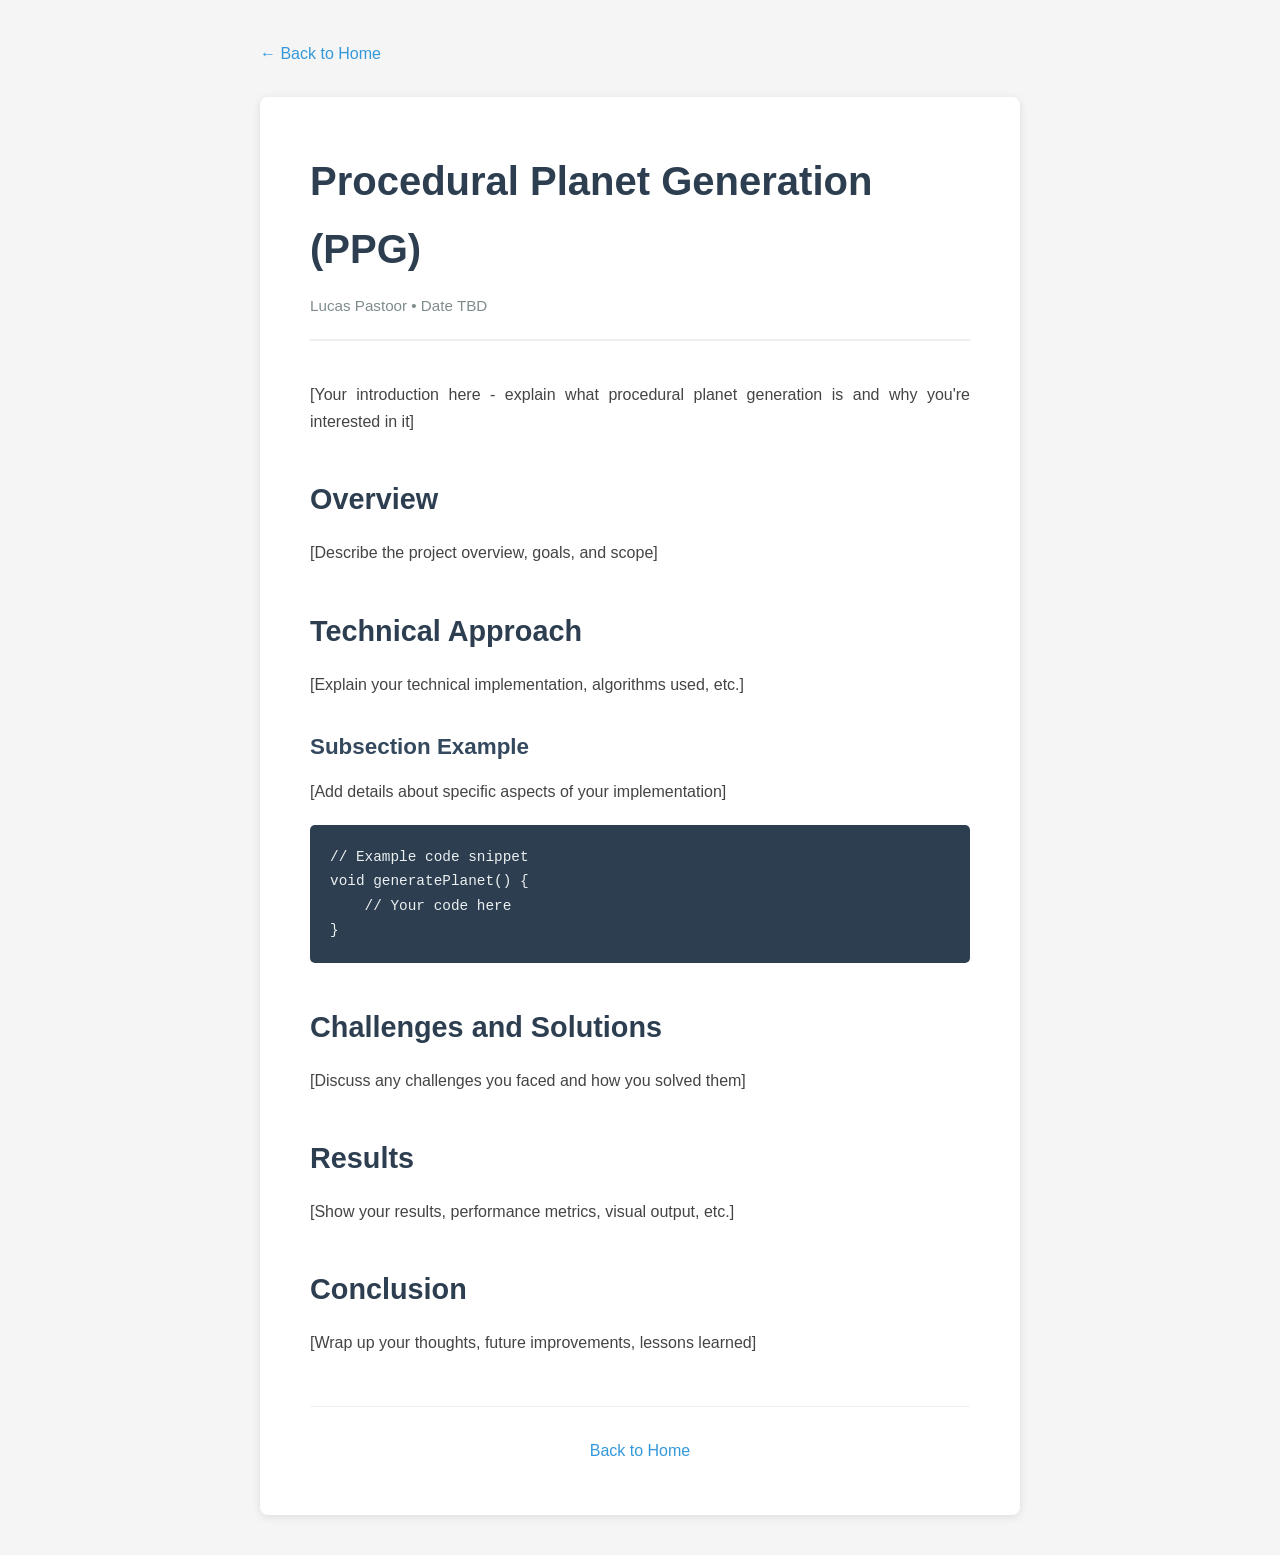
==== blog/procedural-planet-generation.html @ 376288a6 "Add procedural planet generation HTML" ====
<!DOCTYPE html>
<html lang="en">
<head>
    <meta charset="UTF-8">
    <meta name="viewport" content="width=device-width, initial-scale=1.0">
    <title>Procedural Planet Generation (PPG) - Lucas</title>
    <style>
        * {
            margin: 0;
            padding: 0;
            box-sizing: border-box;
        }

        body {
            font-family: -apple-system, BlinkMacSystemFont, 'Segoe UI', Roboto, Oxygen, Ubuntu, Cantarell, sans-serif;
            line-height: 1.7;
            color: #333;
            background: #f5f5f5;
        }

        .container {
            max-width: 800px;
            margin: 0 auto;
            padding: 40px 20px;
        }

        .back-link {
            display: inline-block;
            color: #3498db;
            text-decoration: none;
            margin-bottom: 30px;
            transition: color 0.3s;
        }

        .back-link:hover {
            color: #2980b9;
        }

        article {
            background: white;
            padding: 50px;
            border-radius: 8px;
            box-shadow: 0 2px 10px rgba(0,0,0,0.1);
        }

        header {
            margin-bottom: 40px;
            border-bottom: 2px solid #ecf0f1;
            padding-bottom: 20px;
        }

        h1 {
            font-size: 2.5em;
            margin-bottom: 10px;
            color: #2c3e50;
        }

        .meta {
            color: #7f8c8d;
            font-size: 0.95em;
        }

        .content {
            color: #444;
        }

        .content h2 {
            font-size: 1.8em;
            color: #2c3e50;
            margin-top: 40px;
            margin-bottom: 15px;
        }

        .content h3 {
            font-size: 1.4em;
            color: #34495e;
            margin-top: 30px;
            margin-bottom: 12px;
        }

        .content p {
            margin-bottom: 20px;
            text-align: justify;
        }

        .content code {
            background: #f8f9fa;
            padding: 2px 6px;
            border-radius: 3px;
            font-family: 'Courier New', monospace;
            font-size: 0.9em;
        }

        .content pre {
            background: #2c3e50;
            color: #ecf0f1;
            padding: 20px;
            border-radius: 5px;
            overflow-x: auto;
            margin: 20px 0;
        }

        .content pre code {
            background: none;
            padding: 0;
            color: #ecf0f1;
        }

        .content img {
            max-width: 100%;
            height: auto;
            display: block;
            margin: 30px auto;
            border-radius: 5px;
            box-shadow: 0 2px 8px rgba(0,0,0,0.1);
        }

        .content ul, .content ol {
            margin-left: 30px;
            margin-bottom: 20px;
        }

        .content li {
            margin-bottom: 10px;
        }

        footer {
            margin-top: 50px;
            padding-top: 30px;
            border-top: 1px solid #ecf0f1;
            text-align: center;
            color: #7f8c8d;
        }

        @media (max-width: 768px) {
            article {
                padding: 30px 20px;
            }

            h1 {
                font-size: 2em;
            }

            .content h2 {
                font-size: 1.5em;
            }
        }
    </style>
</head>
<body>
    <div class="container">
        <a href="../index.html" class="back-link">← Back to Home</a>
        
        <article>
            <header>
                <h1>Procedural Planet Generation (PPG)</h1>
                <div class="meta">
                    <span>Lucas Pastoor</span> • <span>Date TBD</span>
                </div>
            </header>

            <div class="content">
                <!-- Introduction -->
                <p>
                    [Your introduction here - explain what procedural planet generation is and why you're interested in it]
                </p>

                <!-- Main Content Sections -->
                <h2>Overview</h2>
                <p>
                    [Describe the project overview, goals, and scope]
                </p>

                <h2>Technical Approach</h2>
                <p>
                    [Explain your technical implementation, algorithms used, etc.]
                </p>

                <h3>Subsection Example</h3>
                <p>
                    [Add details about specific aspects of your implementation]
                </p>

                <!-- Code Example -->
                <pre><code>// Example code snippet
void generatePlanet() {
    // Your code here
}
</code></pre>

                <!-- Image Example -->
                <!-- <img src="path-to-your-image.png" alt="Description of image"> -->

                <h2>Challenges and Solutions</h2>
                <p>
                    [Discuss any challenges you faced and how you solved them]
                </p>

                <h2>Results</h2>
                <p>
                    [Show your results, performance metrics, visual output, etc.]
                </p>

                <h2>Conclusion</h2>
                <p>
                    [Wrap up your thoughts, future improvements, lessons learned]
                </p>
            </div>

            <footer>
                <p><a href="../index.html" style="color: #3498db; text-decoration: none;">Back to Home</a></p>
            </footer>
        </article>
    </div>
</body>
</html>
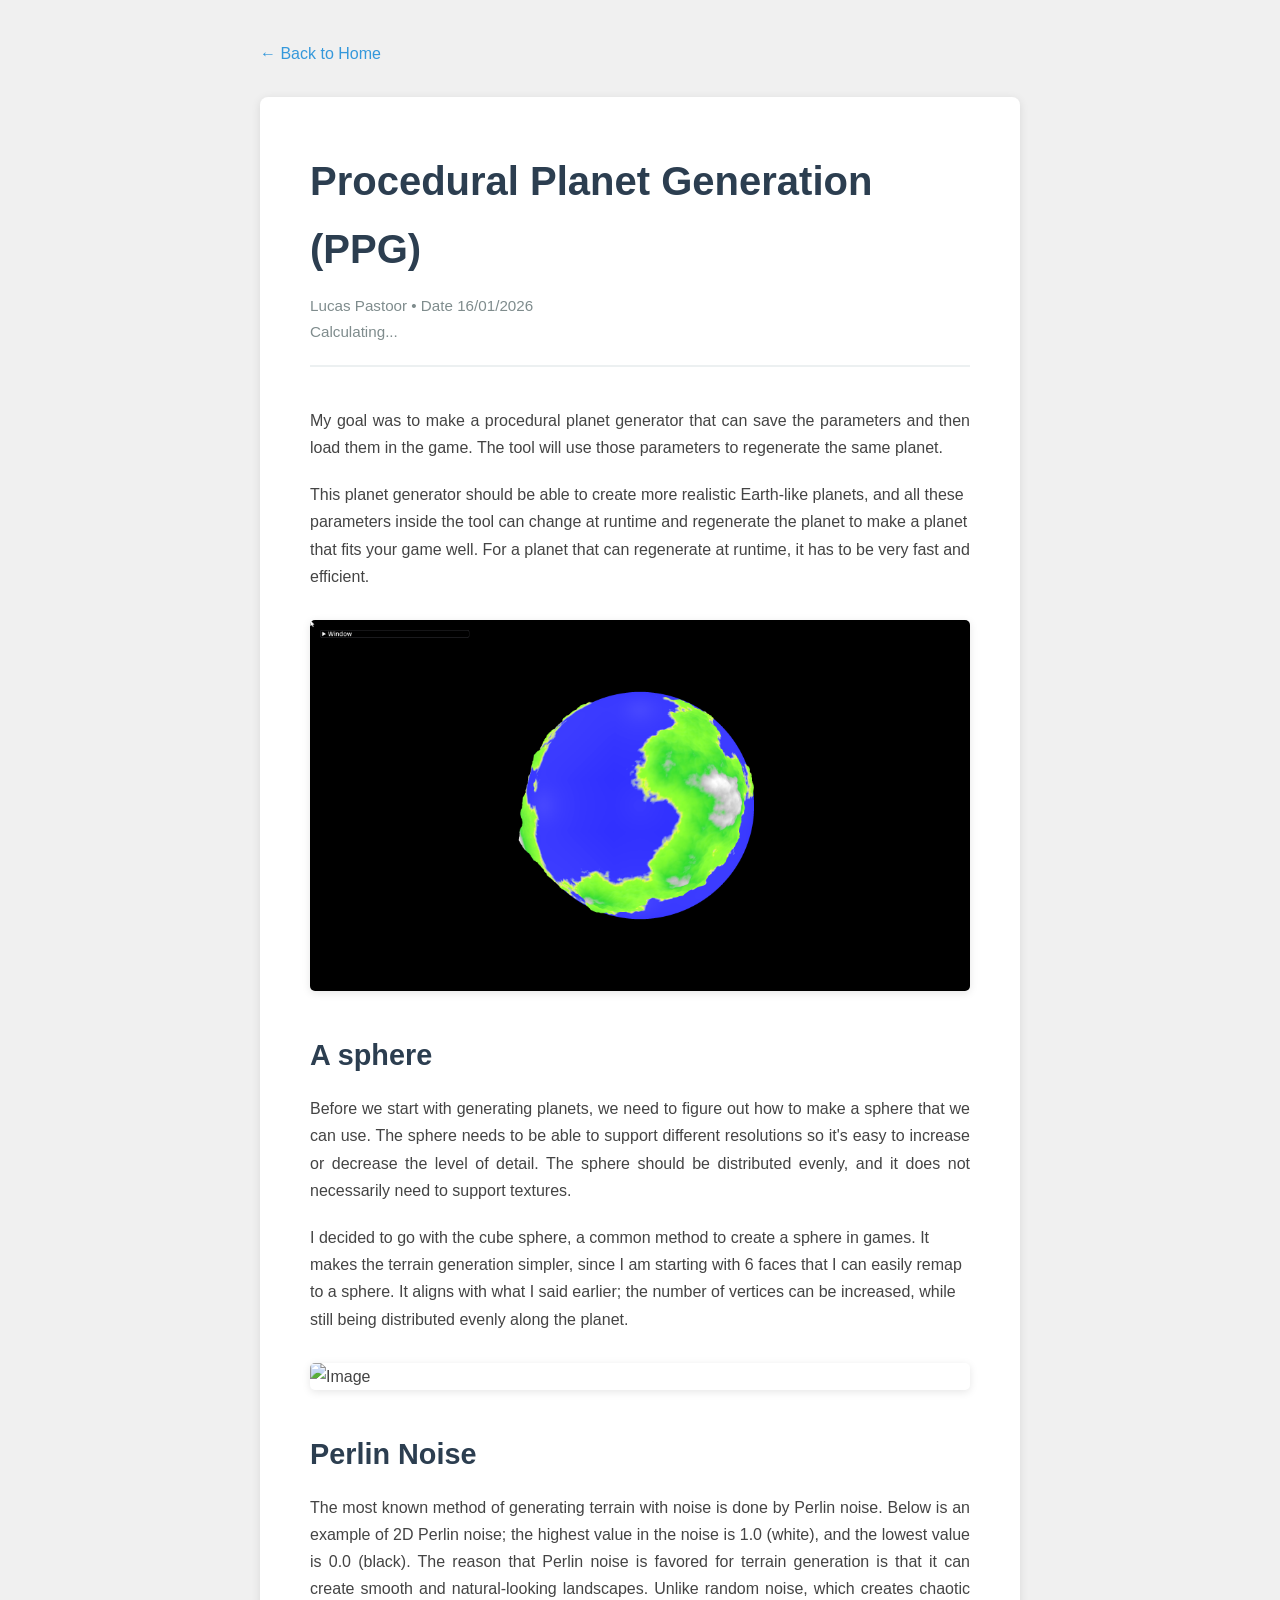
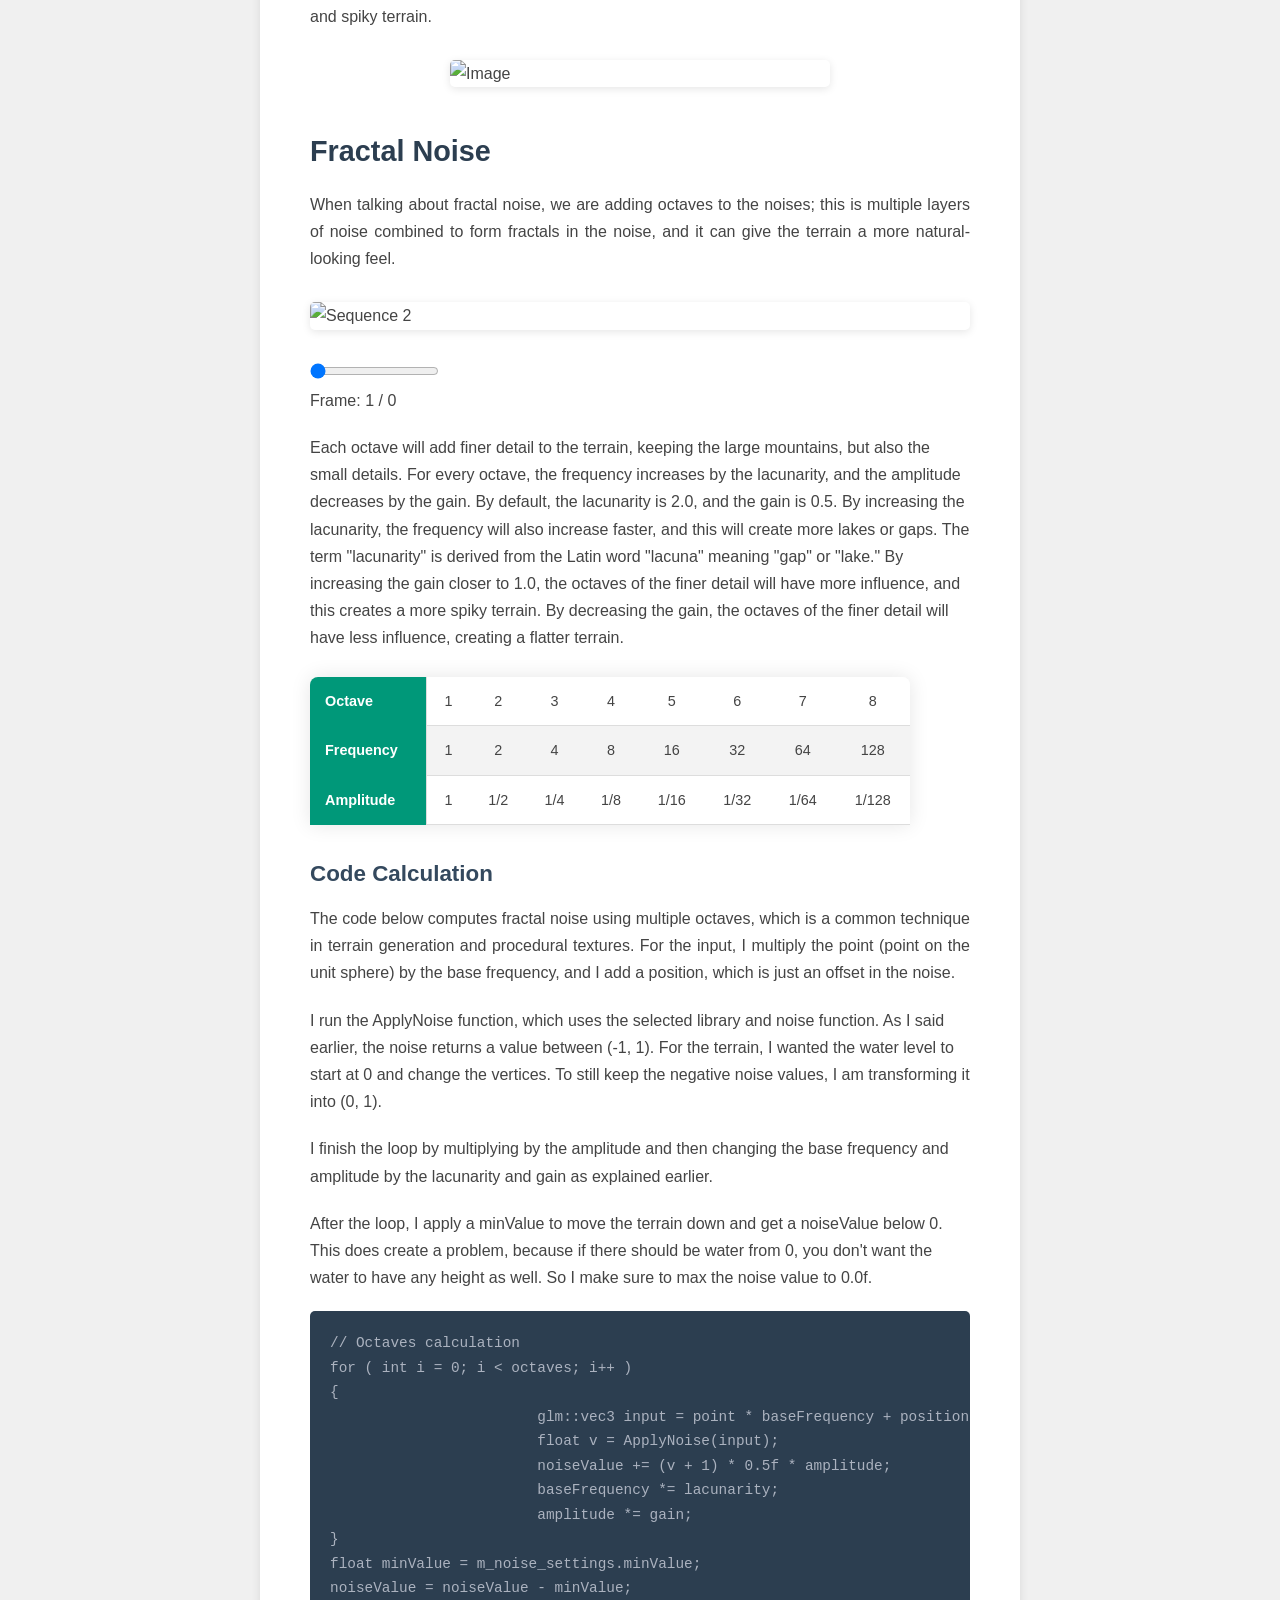
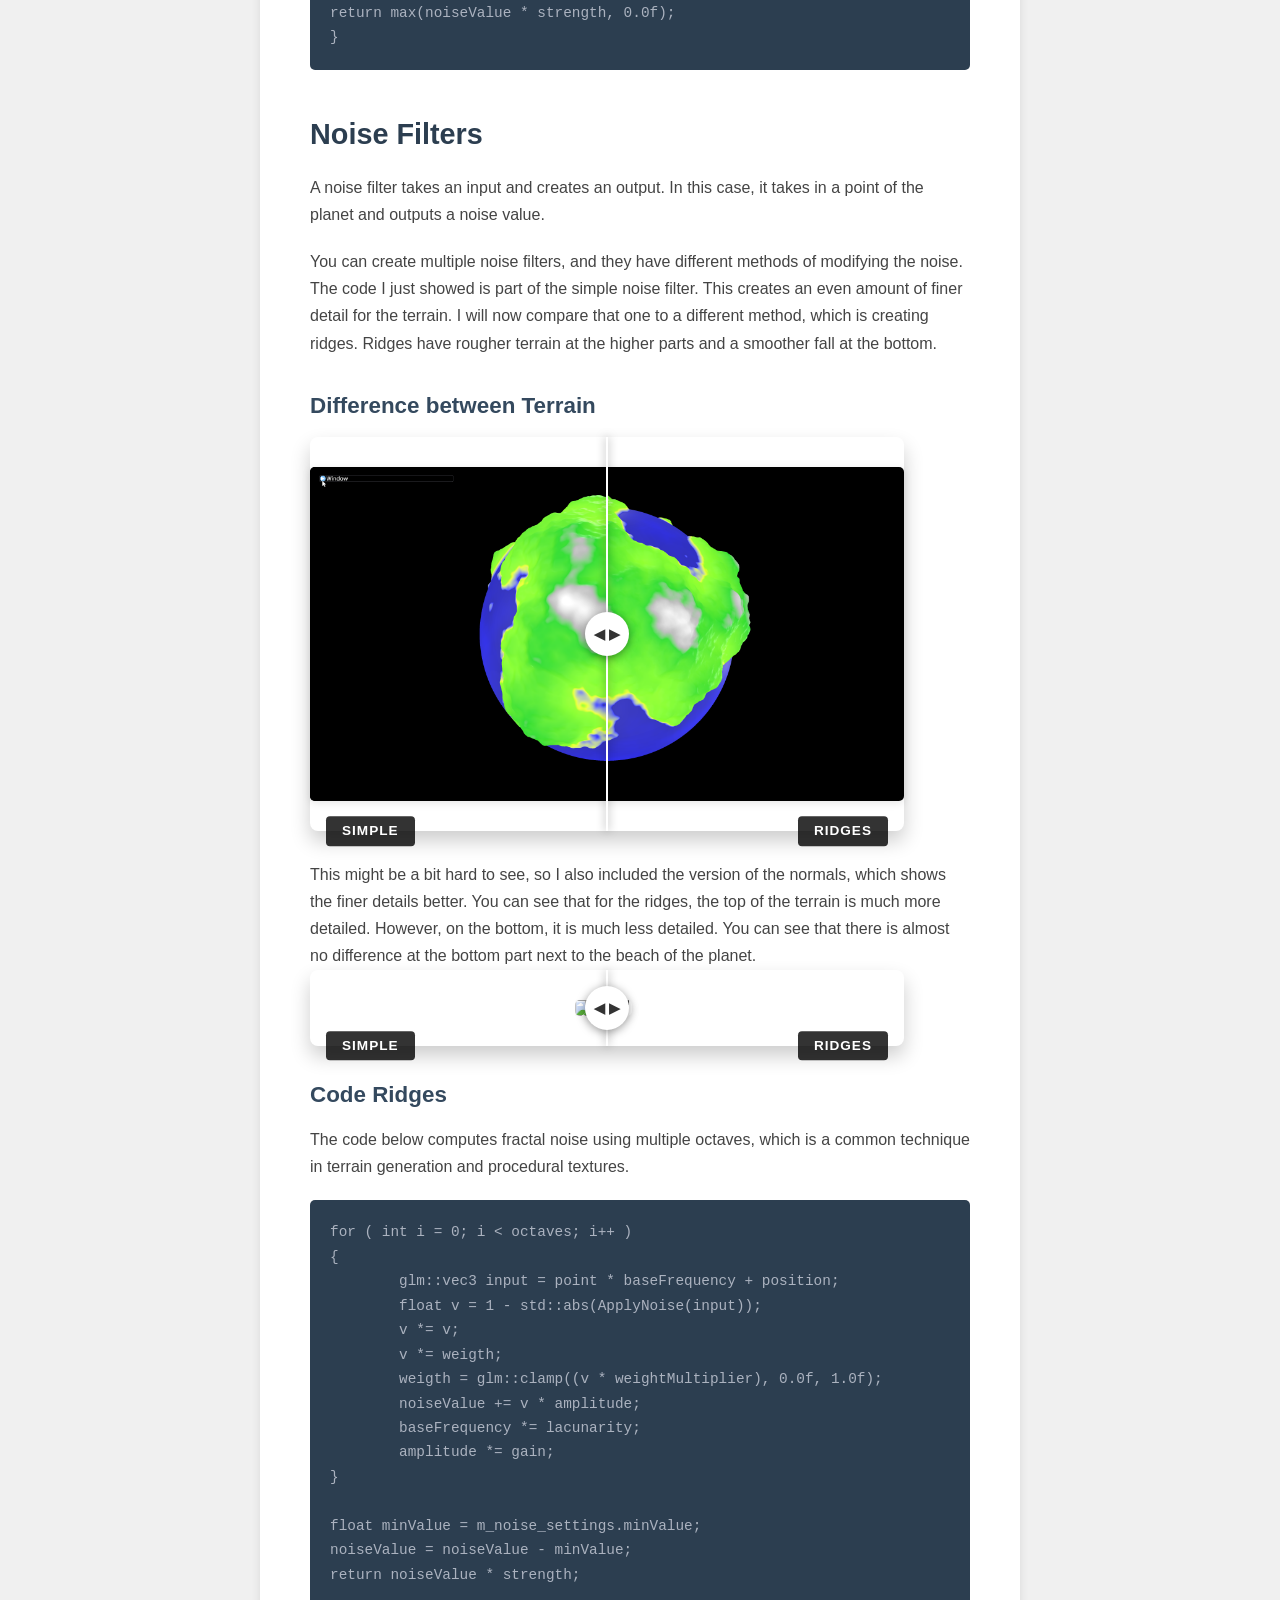
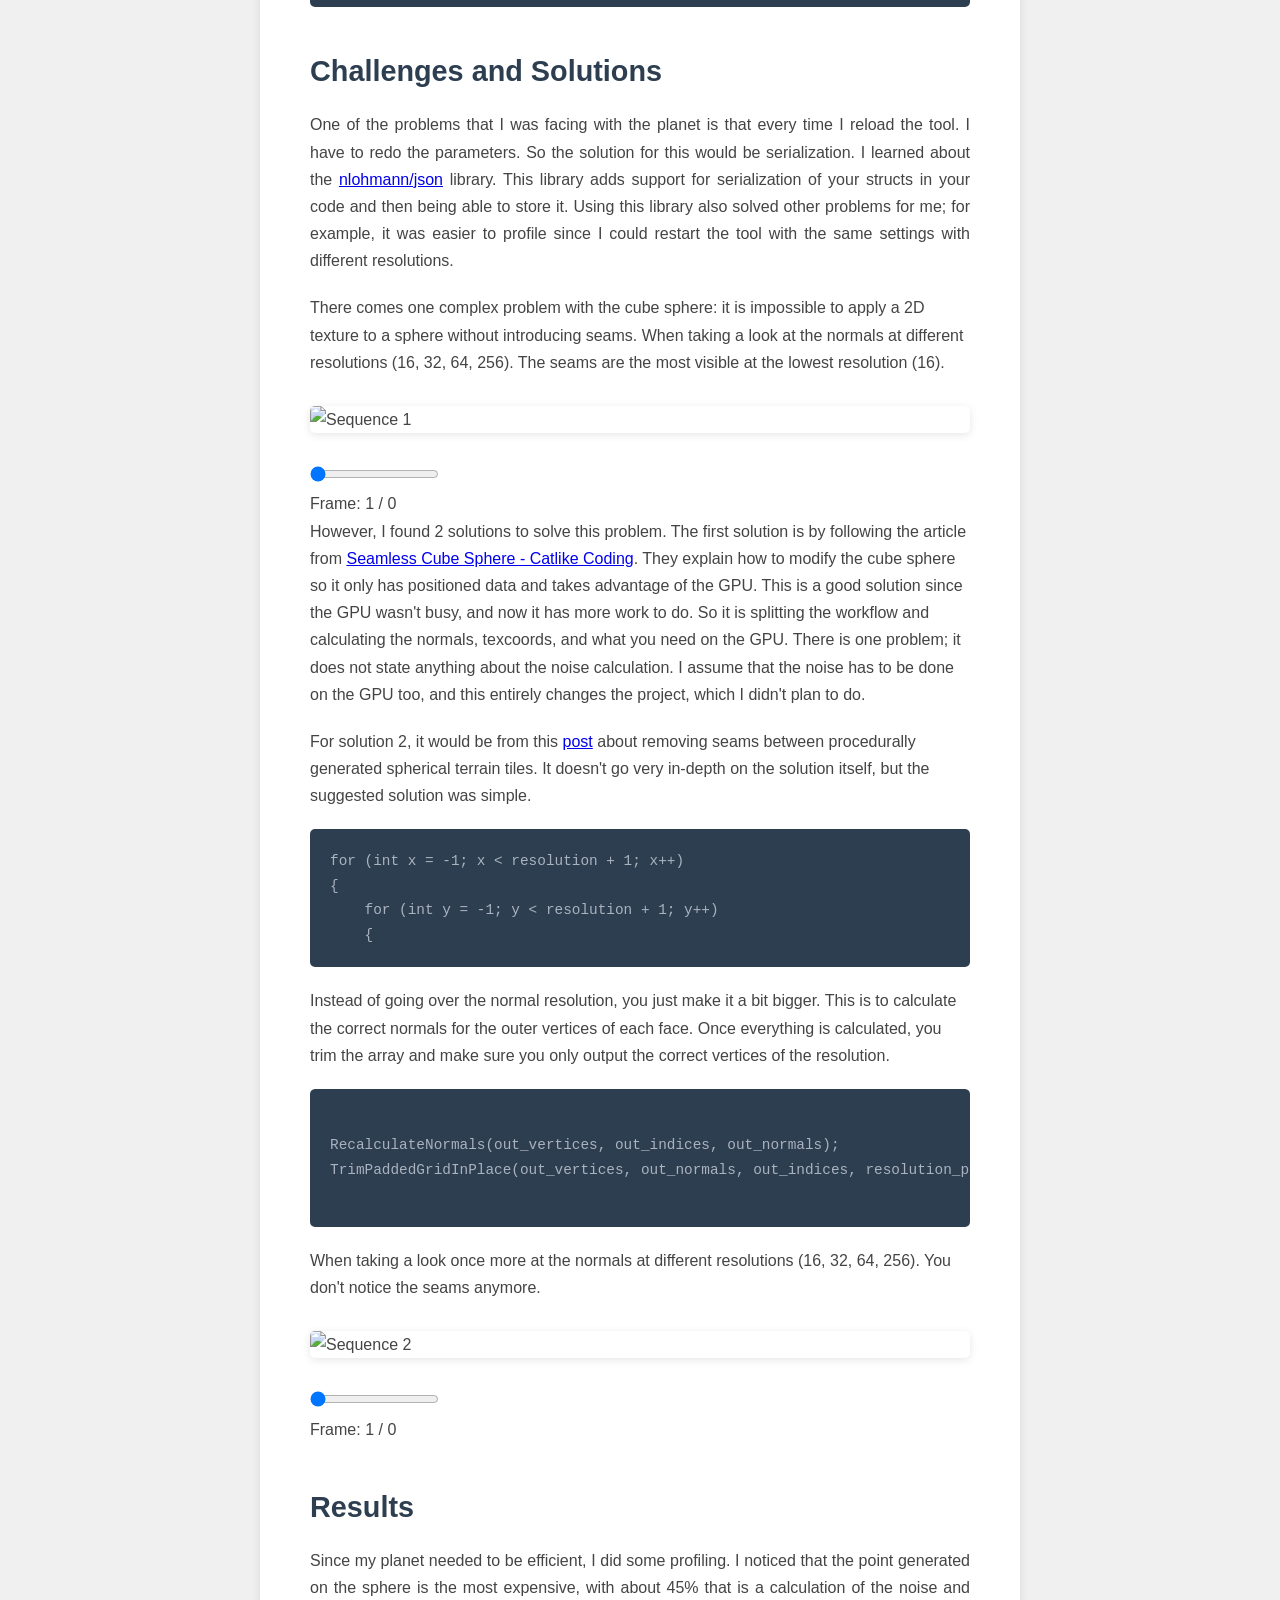
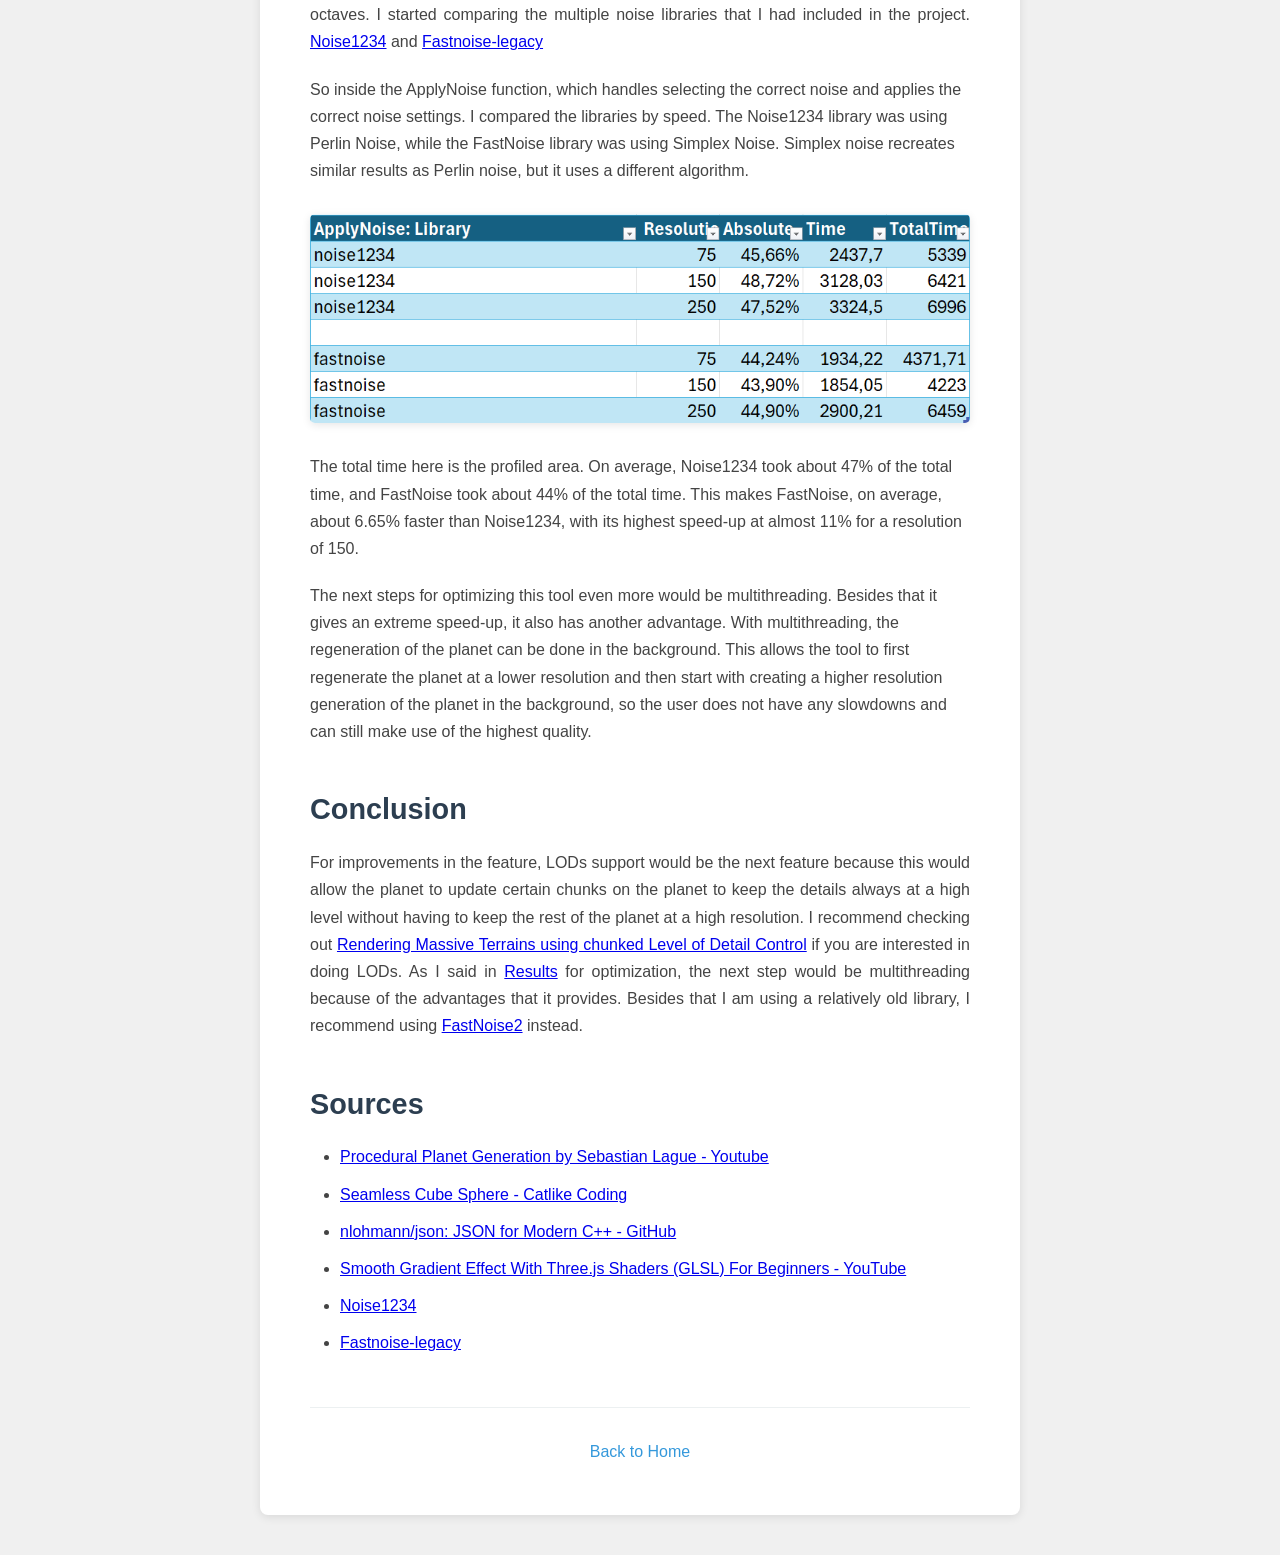
==== commit 67b14c7d: "added procedural planets" ====
--- a/blog/procedural-planet-generation.html
+++ b/blog/procedural-planet-generation.html
@@ -1,9 +1,17 @@
 <!DOCTYPE html>
 <html lang="en">
+
 <head>
     <meta charset="UTF-8">
     <meta name="viewport" content="width=device-width, initial-scale=1.0">
     <title>Procedural Planet Generation (PPG) - Lucas</title>
+
+    <!-- Syntax highlighting -->
+    <link rel="stylesheet"
+        href="https://cdnjs.cloudflare.com/ajax/libs/highlight.js/11.9.0/styles/atom-one-dark.min.css">
+    <script src="https://cdnjs.cloudflare.com/ajax/libs/highlight.js/11.9.0/highlight.min.js"></script>
+    <script src="https://cdnjs.cloudflare.com/ajax/libs/highlight.js/11.9.0/languages/cpp.min.js"></script>
+
     <style>
         * {
             margin: 0;
@@ -40,7 +48,7 @@
             background: white;
             padding: 50px;
             border-radius: 8px;
-            box-shadow: 0 2px 10px rgba(0,0,0,0.1);
+            box-shadow: 0 2px 10px rgba(0, 0, 0, 0.1);
         }
 
         header {
@@ -87,7 +95,7 @@
             background: #f8f9fa;
             padding: 2px 6px;
             border-radius: 3px;
-            font-family: 'Courier New', monospace;
+            font-family: 'Cascadia Mono', 'Courier New', monospace;
             font-size: 0.9em;
         }
 
@@ -103,7 +111,9 @@
         .content pre code {
             background: none;
             padding: 0;
-            color: #ecf0f1;
+            color: #abb2bf;
+            font-family: 'Cascadia Mono', 'Consolas', 'Courier New', monospace;
+            font-size: 0.9em;
         }
 
         .content img {
@@ -112,10 +122,11 @@
             display: block;
             margin: 30px auto;
             border-radius: 5px;
-            box-shadow: 0 2px 8px rgba(0,0,0,0.1);
-        }
-
-        .content ul, .content ol {
+            box-shadow: 0 2px 8px rgba(0, 0, 0, 0.1);
+        }
+
+        .content ul,
+        .content ol {
             margin-left: 30px;
             margin-bottom: 20px;
         }
@@ -145,66 +156,570 @@
                 font-size: 1.5em;
             }
         }
+
+        /* Slider stuff for comparisng tool */
+        * {
+            box-sizing: border-box;
+        }
+
+        body {
+            display: flex;
+            justify-content: center;
+            align-items: center;
+            min-height: 100vh;
+            background: #f0f0f0;
+            margin: 0;
+            font-family: sans-serif;
+        }
+
+        .image-compare-container {
+            display: grid;
+            position: relative;
+            width: 90%;
+            max-width: 800px;
+            border-radius: 8px;
+            overflow: hidden;
+            box-shadow: 0 10px 20px rgba(0, 0, 0, 0.2);
+            line-height: 0;
+        }
+
+        /* Stack everything in the same grid cell */
+        .image-compare-container>* {
+            grid-area: 1 / 1;
+        }
+
+        .image-compare-container {
+            display: grid;
+            position: relative;
+            width: 90%;
+            max-width: 800px;
+            border-radius: 8px;
+            overflow: hidden;
+            box-shadow: 0 10px 20px rgba(0, 0, 0, 0.2);
+            line-height: 0;
+        }
+
+        .image-compare-container>* {
+            grid-area: 1 / 1;
+        }
+
+        /* Images */
+        .image-a {
+            z-index: 2;
+            clip-path: inset(0 calc(100% - var(--pos)) 0 0);
+        }
+
+        .image-b {
+            z-index: 1;
+        }
+
+        /* Labels - Moved to the bottom */
+        .label {
+            position: absolute;
+            /* Position at the very bottom edge of the image */
+            top: 100%;
+            /* -50% moves it up to sit perfectly on the line.
+           0% would sit below the line.
+           Adjust the second value (e.g., -20% or 10%) to move it exactly where you want.
+        */
+            transform: translateY(-50%);
+
+            padding: 0.5rem 1rem;
+            background: rgba(0, 0, 0, 0.8);
+            /* Slightly darker for better contrast against background */
+            color: white;
+            border-radius: 4px;
+            font-size: 0.85rem;
+            font-weight: bold;
+            text-transform: uppercase;
+            letter-spacing: 1px;
+            pointer-events: none;
+            line-height: 1;
+            z-index: 20;
+            user-select: none;
+        }
+
+        .label-before {
+            left: 1rem;
+        }
+
+        .label-after {
+            right: 1rem;
+        }
+
+        /* Since the labels now "hang" below the container, 
+       we need to add some margin to the bottom of the container 
+       so they don't overlap other content on your page.
+    */
+        .image-compare-container {
+            /* ... existing styles ... */
+            margin-bottom: 30px;
+            overflow: visible;
+            /* CRITICAL: Allows labels to show outside the rounded corners */
+        }
+
+        /* Slider Controls */
+        .slider-handle {
+            position: absolute;
+            top: 0;
+            bottom: 0;
+            left: var(--pos);
+            width: 2px;
+            background: white;
+            z-index: 10;
+            /* Above images, below labels */
+            transform: translateX(-50%);
+            pointer-events: none;
+            box-shadow: 0 0 8px rgba(0, 0, 0, 0.5);
+        }
+
+        .slider-input {
+            position: absolute;
+            width: 100%;
+            height: 100%;
+            z-index: 30;
+            /* Highest z-index to capture all touch/mouse events */
+            opacity: 0;
+            cursor: ew-resize;
+        }
+
+        .handle-circle {
+            position: absolute;
+            top: 50%;
+            left: 50%;
+            transform: translate(-50%, -50%);
+            width: 44px;
+            height: 44px;
+            background: white;
+            border-radius: 50%;
+            display: flex;
+            justify-content: center;
+            align-items: center;
+            box-shadow: 0 2px 10px rgba(0, 0, 0, 0.4);
+            color: #333;
+            font-size: 14px;
+            font-weight: bold;
+
+            /* --- Frame Scrubber Tool (Unique Styles) --- */
+            .frame-scrubber-wrapper {
+                max-width: 100%;
+                margin: 30px 0;
+                padding: 20px;
+                background: #f8f9fa;
+                border-radius: 8px;
+                text-align: center;
+                border: 1px solid #ecf0f1;
+            }
+
+            .scrubber-target {
+                max-width: 100%;
+                height: auto;
+                display: block;
+                margin: 0 auto 20px auto;
+                border-radius: 5px;
+                box-shadow: 0 2px 8px rgba(0, 0, 0, 0.1);
+            }
+
+            /* Using standard sizing and colors without the appearance reset */
+            .scrubber-input {
+                width: 100%;
+                margin: 15px 0;
+                cursor: pointer;
+                /* We use accent-color for a modern, standard way to theme sliders */
+                accent-color: #3498db;
+            }
+
+            .frame-counter-label {
+                font-size: 0.85rem;
+                color: #7f8c8d;
+                font-family: 'Cascadia Mono', 'Courier New', monospace;
+                font-weight: bold;
+                text-transform: uppercase;
+                letter-spacing: 1px;
+                display: block;
+                margin-top: 10px;
+            }
+
+        }
+
+        .custom-table {
+            border-collapse: collapse;
+            /* Removes the double border look */
+            margin: 25px 0;
+            font-size: 0.9em;
+            font-family: 'Segoe UI', Tahoma, Geneva, Verdana, sans-serif;
+            min-width: 600px;
+            box-shadow: 0 0 20px rgba(0, 0, 0, 0.1);
+            border-radius: 8px 8px 0 0;
+            overflow: hidden;
+            /* Ensures the border-radius works */
+        }
+
+        /* Style for the first column (the headers) */
+        .custom-table th {
+            background-color: #009879;
+            color: #ffffff;
+            text-align: left;
+            font-weight: bold;
+            padding: 12px 15px;
+            border-right: 1px solid #dddddd;
+        }
+
+        /* Style for the data cells */
+        .custom-table td {
+            padding: 12px 15px;
+            text-align: center;
+            background-color: #ffffff;
+            border-bottom: 1px solid #dddddd;
+        }
+
+        /* Alternating row colors for better readability */
+        .custom-table tr:nth-of-type(even) td {
+            background-color: #f3f3f3;
+        }
     </style>
 </head>
+
 <body>
     <div class="container">
         <a href="../index.html" class="back-link">← Back to Home</a>
-        
+
         <article>
             <header>
                 <h1>Procedural Planet Generation (PPG)</h1>
                 <div class="meta">
-                    <span>Lucas Pastoor</span> • <span>Date TBD</span>
+                    <span>Lucas Pastoor</span> • <span>Date 16/01/2026</span>
+                    <div class="article-meta"><span id="reading-time">Calculating...</span></div>
                 </div>
             </header>
 
             <div class="content">
                 <!-- Introduction -->
                 <p>
-                    [Your introduction here - explain what procedural planet generation is and why you're interested in it]
+                    My goal was to make a procedural planet generator that can save the parameters and then load them in
+                    the game. The tool will use those parameters to regenerate the same planet.
+                <p></p>
+                This planet generator should be able to create more realistic Earth-like planets, and all these
+                parameters inside the tool can change at runtime and regenerate the planet to make a planet that fits
+                your game well. For a planet that can regenerate at runtime, it has to be very fast and efficient.
+                <img src="\assets\media\images\earth_w8_mountains2.png"" alt=" Image">
                 </p>
 
                 <!-- Main Content Sections -->
-                <h2>Overview</h2>
+                <h2>A sphere</h2>
                 <p>
-                    [Describe the project overview, goals, and scope]
-                </p>
-
-                <h2>Technical Approach</h2>
+                    Before we start with generating planets, we need to figure out how to make a sphere that we can use.
+                    The sphere needs to be able to support different resolutions so it's easy to increase or decrease
+                    the level of detail. The sphere should be distributed evenly, and it does not necessarily need to
+                    support textures.
+                <p></p>
+                I decided to go with the cube sphere, a common method to create a sphere in games. It makes the terrain
+                generation simpler, since I am starting with 6 faces that I can easily remap to a sphere.
+                It aligns with what I said earlier; the number of vertices can be increased, while still being
+                distributed evenly along the planet.
+                <img src="https://acko.net/files/making-worlds/planets-1-cubemap.png"" alt=" Image">
+                </p>
+
+                <h2>Perlin Noise</h2>
                 <p>
-                    [Explain your technical implementation, algorithms used, etc.]
-                </p>
-
-                <h3>Subsection Example</h3>
+                    The most known method of generating terrain with noise is done by Perlin noise. Below is an example
+                    of 2D Perlin noise; the highest value in the noise is 1.0 (white), and the lowest value is 0.0
+                    (black). The reason that Perlin noise is favored for terrain generation is that it can create smooth
+                    and natural-looking landscapes.
+                    Unlike random noise, which creates chaotic and spiky terrain.
+
+                    <img src="https://th.bing.com/th/id/OIP.Q7QFj-Rtk6oScT25MX6AzwAAAA?w=145&h=150&c=7&r=0&o=7&dpr=1.5&pid=1.7&rm=3"" width="
+                        380" alt="Image">
+                </p>
+
+                <h2>Fractal Noise</h2>
                 <p>
-                    [Add details about specific aspects of your implementation]
-                </p>
-
-                <!-- Code Example -->
-                <pre><code>// Example code snippet
-void generatePlanet() {
-    // Your code here
+                    When talking about fractal noise, we are adding octaves to the noises; this is multiple layers of
+                    noise combined to form fractals in the noise, and it can give the terrain a more natural-looking
+                    feel.
+                <div class="frame-scrubber-wrapper"
+                    data-frames="/assets/media/images/octaves/1_octave.png,/assets/media/images/octaves/2_octaves.png,/assets/media/images/octaves/3_octaves.png,/assets/media/images/octaves/4_octaves.png,/assets/media/images/octaves/5_octaves.png,/assets/media/images/octaves/6_octaves.png,/assets/media/images/octaves/7_octaves.png,/assets/media/images/octaves/8_octaves.png">
+                    <img class="scrubber-target" src="" alt="Sequence 2">
+                    <input type="range" class="scrubber-input" min="0" value="0" step="1">
+                    <div class="frame-counter-label">
+                        Frame: <span class="scrubber-current">1</span> / <span class="scrubber-total">0</span>
+                    </div>
+                </div>
+
+                </p>
+                Each octave will add finer detail to the terrain, keeping the large mountains, but also the small
+                details. For every octave, the frequency increases by the lacunarity, and the amplitude decreases by the
+                gain. By default, the lacunarity is 2.0, and the gain is 0.5. By increasing the lacunarity, the
+                frequency will also increase faster, and this will create more lakes or gaps. The term "lacunarity" is
+                derived from the Latin word "lacuna" meaning "gap" or "lake." By increasing the gain closer to 1.0, the
+                octaves of the finer detail will have more influence, and this creates a more spiky terrain. By
+                decreasing the gain, the octaves of the finer detail will have less influence, creating a flatter
+                terrain.
+                </p>
+
+                <table class="custom-table">
+                    <tr>
+                        <th>Octave</th>
+                        <td>1</td>
+                        <td>2</td>
+                        <td>3</td>
+                        <td>4</td>
+                        <td>5</td>
+                        <td>6</td>
+                        <td>7</td>
+                        <td>8</td>
+                    </tr>
+                    <tr>
+                        <th>Frequency</th>
+                        <td>1</td>
+                        <td>2</td>
+                        <td>4</td>
+                        <td>8</td>
+                        <td>16</td>
+                        <td>32</td>
+                        <td>64</td>
+                        <td>128</td>
+                    </tr>
+                    <tr>
+                        <th>Amplitude</th>
+                        <td>1</td>
+                        <td>1/2</td>
+                        <td>1/4</td>
+                        <td>1/8</td>
+                        <td>1/16</td>
+                        <td>1/32</td>
+                        <td>1/64</td>
+                        <td>1/128</td>
+                    </tr>
+                </table>
+
+                <h3>Code Calculation</h3>
+                <p>
+                    The code below computes fractal noise using multiple octaves, which is a common technique in terrain
+                    generation and procedural textures. For the input, I multiply the point (point on the unit sphere)
+                    by the base frequency, and I add a position, which is just an offset in the noise.
+                <p></p>
+                I run the ApplyNoise function, which uses the selected library and noise function. As I said earlier,
+                the noise returns a value between (-1, 1). For the terrain, I wanted the water level to start at 0 and
+                change the vertices. To still keep the negative noise values, I am transforming it into (0, 1).
+                <p></p>
+                I finish the loop by multiplying by the amplitude and then changing the base frequency and amplitude by
+                the lacunarity and gain as explained earlier.
+                <p></p>
+                After the loop, I apply a minValue to move the terrain down and get a noiseValue below 0. This does
+                create a problem, because if there should be water from 0, you don't want the water to have any height
+                as well. So I make sure to max the noise value to 0.0f.
+                </p>
+
+                <pre><code class="language-cpp">// Octaves calculation
+for ( int i = 0; i < octaves; i++ )
+{
+			glm::vec3 input = point * baseFrequency + position;
+			float v = ApplyNoise(input);
+			noiseValue += (v + 1) * 0.5f * amplitude;
+			baseFrequency *= lacunarity;
+			amplitude *= gain;
 }
-</code></pre>
-
-                <!-- Image Example -->
-                <!-- <img src="path-to-your-image.png" alt="Description of image"> -->
+float minValue = m_noise_settings.minValue;
+noiseValue = noiseValue - minValue;
+return max(noiseValue * strength, 0.0f);
+}                </code></pre>
+
+                <h2>Noise Filters</h2>
+                A noise filter takes an input and creates an output. In this case, it takes in a point of the planet and
+                outputs a noise value.
+                <p></p>
+                You can create multiple noise filters, and they have different methods of modifying the noise. The code
+                I just showed is part of the simple noise filter. This creates an even amount of finer detail for the
+                terrain. I will now compare that one to a different method, which is creating ridges. Ridges have
+                rougher terrain at the higher parts and a smoother fall at the bottom.
+
+                <h3>Difference between Terrain</h3>
+
+                <div class="image-compare-container" style="--pos: 50%;">
+
+                    <img src="\assets\media\images\sr\sr_ridge1.png" alt="After" class="image-b">
+                    <img src="\assets\media\images\sr\sr_simple2.png" alt="Before" class="image-a">
+
+                    <span class="label label-before">Simple</span>
+                    <span class="label label-after">Ridges</span>
+
+                    <div class="slider-handle">
+                        <div class="handle-line"></div>
+                        <div class="handle-circle">&#9664; &#9654;</div>
+                    </div>
+
+                    <input type="range" min="0" max="100" value="50" class="slider-input">
+                </div>
+
+                This might be a bit hard to see, so I also included the version of the normals, which shows the finer
+                details better. You can see that for the ridges, the top of the terrain is much more detailed. However,
+                on the bottom, it is much less detailed. You can see that there is almost no difference at the bottom
+                part next to the beach of the planet.
+
+
+                <div class="image-compare-container" style="--pos: 50%;">
+
+                    <img src="\assets\media\images\sr\sr_ridge1_normal.png" alt="After" class="image-b">
+                    <img src="\assets\media\images\sr\sr_simple2_normal.png" alt="Before" class="image-a">
+
+                    <span class="label label-before">Simple</span>
+                    <span class="label label-after">Ridges</span>
+
+                    <div class="slider-handle">
+                        <div class="handle-line"></div>
+                        <div class="handle-circle">&#9664; &#9654;</div>
+                    </div>
+
+                    <input type="range" min="0" max="100" value="50" class="slider-input">
+                </div>
+
+                <h3>Code Ridges</h3>
+                <p>
+                    The code below computes fractal noise using multiple octaves, which is a common technique in
+                    terrain generation and procedural textures.
+                </p>
+
+                <pre><code class="language-cpp">for ( int i = 0; i < octaves; i++ )
+{
+	glm::vec3 input = point * baseFrequency + position;
+	float v = 1 - std::abs(ApplyNoise(input));
+	v *= v;
+	v *= weigth;
+	weigth = glm::clamp((v * weightMultiplier), 0.0f, 1.0f);
+	noiseValue += v * amplitude;
+	baseFrequency *= lacunarity;
+	amplitude *= gain;
+}
+
+float minValue = m_noise_settings.minValue;
+noiseValue = noiseValue - minValue;
+return noiseValue * strength;               </code></pre>
 
                 <h2>Challenges and Solutions</h2>
                 <p>
-                    [Discuss any challenges you faced and how you solved them]
-                </p>
-
-                <h2>Results</h2>
+                    One of the problems that I was facing with the planet is that every time I reload the tool. I have
+                    to redo the parameters. So the solution for this would be serialization. I learned about the
+                    <a href="https://github.com/nlohmann/json" target="_blank">nlohmann/json</a>
+                    library. This library adds support for serialization of your structs in your code and then being
+                    able to store it. Using this library also solved other problems for me; for example, it was easier
+                    to profile since I could restart the tool with the same settings with different resolutions.
+                <p></p>
+                There comes one complex problem with the cube sphere: it is impossible to apply a 2D texture to a sphere
+                without introducing seams. When taking a look at the normals at different resolutions (16, 32, 64, 256).
+                The seams are the most visible at the lowest resolution (16).
+                <div class="frame-scrubber-wrapper"
+                    data-frames="/assets/media/images/seams/resolution_16_normal.png,/assets/media/images/seams/resolution_32_normal.png,/assets/media/images/seams/resolution_64_normal.png,/assets/media/images/seams/resolution_256_normal.png">
+                    <img class="scrubber-target" src="" alt="Sequence 1">
+                    <input type="range" class="scrubber-input" min="0" value="0" step="1">
+                    <div class="frame-counter-label">
+                        Frame: <span class="scrubber-current">1</span> / <span class="scrubber-total">0</span>
+                    </div>
+                </div>
+
+                However, I found 2 solutions to solve this problem. The first solution is by following the article from
+                <a href="https://catlikecoding.com/unity/tutorials/procedural-meshes/seamless-cube-sphere/"
+                    target="blank">Seamless Cube Sphere - Catlike Coding</a>.
+                They explain how to modify the cube sphere so it only has positioned data and takes advantage of the
+                GPU. This is a good solution since the GPU wasn't busy, and now it has more work to do. So it is
+                splitting the workflow and calculating the normals, texcoords, and what you need on the GPU. There is
+                one problem; it does not state anything about the noise calculation. I assume that the noise has to be
+                done on the GPU too, and this entirely changes the project, which I didn't plan to do.
+                <p></p>
+                For solution 2, it would be from this
+                <a href="https://gamedev.stackexchange.com/questions/112206/removing-seams-between-procedurally-generated-spherical-terrain-tiles"
+                    target="blank">post</a>
+                about removing seams between procedurally generated spherical terrain tiles. It doesn't go very in-depth
+                on the solution itself, but the suggested solution was simple.
+
+                <pre><code class="language-cpp">for (int x = -1; x < resolution + 1; x++)
+{
+    for (int y = -1; y < resolution + 1; y++) 
+    {             </code></pre>
+
+                Instead of going over the normal resolution, you just make it a bit bigger. This is to calculate the
+                correct normals for the outer vertices of each face. Once everything is calculated, you trim the array
+                and make sure you only output the correct vertices of the resolution.
+
+                <pre><code class="language-cpp">
+RecalculateNormals(out_vertices, out_indices, out_normals);
+TrimPaddedGridInPlace(out_vertices, out_normals, out_indices, resolution_padding, pad);
+                 </code></pre>
+
+                When taking a look once more at the normals at different resolutions (16, 32, 64, 256). You don't notice
+                the seams anymore.
+
+                <div class="frame-scrubber-wrapper"
+                    data-frames="/assets/media/images/no_seams/resolution_16_normal.png,/assets/media/images/no_seams/resolution_32_normal.png,/assets/media/images/no_seams/resolution_64_normal.png,/assets/media/images/no_seams/resolution_256_normal.png">
+                    <img class="scrubber-target" src="" alt="Sequence 2">
+                    <input type="range" class="scrubber-input" min="0" value="0" step="1">
+                    <div class="frame-counter-label">
+                        Frame: <span class="scrubber-current">1</span> / <span class="scrubber-total">0</span>
+                    </div>
+                </div>
+                </p>
+
+                <h2 id="results">Results</h2>
                 <p>
-                    [Show your results, performance metrics, visual output, etc.]
+                    Since my planet needed to be efficient, I did some profiling. I noticed that the point generated on
+                    the sphere is the most expensive, with about 45% that is a calculation of the noise and octaves. I
+                    started comparing the multiple noise libraries that I had included in the project.
+                    <a href="https://blog.weghos.com/love/LOVE/libraries/noise1234/" target="_blank">Noise1234</a>
+                    and
+                    <a href="https://github.com/Auburn/FastNoiseLite/tree/FastNoise-Legacy"
+                        target="_blank">Fastnoise-legacy</a>
+
+                <p></p>
+                So inside the ApplyNoise function, which handles selecting the correct noise and applies the correct
+                noise settings. I compared the libraries by speed. The Noise1234 library was using Perlin Noise, while
+                the FastNoise library was using Simplex Noise. Simplex noise recreates similar results as Perlin noise,
+                but it uses a different algorithm.
+                <img src="/assets/media/images/results/compare_applynoise_libraries.png"" alt=" Image">
+                The total time here is the profiled area. On average, Noise1234 took about 47% of the total time, and
+                FastNoise took about 44% of the total time. This makes FastNoise, on average, about 6.65% faster than
+                Noise1234, with its highest speed-up at almost 11% for a resolution of 150.
+
+                <p></p>
+                The next steps for optimizing this tool even more would be multithreading. Besides that it gives an
+                extreme speed-up, it also has another advantage. With multithreading, the regeneration of the planet can
+                be done in the background. This allows the tool to first regenerate the planet at a lower resolution and
+                then start with creating a higher resolution generation of the planet in the background, so the user
+                does not have any slowdowns and can still make use of the highest quality.
+
+
                 </p>
 
                 <h2>Conclusion</h2>
                 <p>
-                    [Wrap up your thoughts, future improvements, lessons learned]
-                </p>
+                    For improvements in the feature, LODs support would be the next feature because this would allow
+                    the planet to update certain chunks on the planet to keep the details always at a high level without
+                    having to keep the rest of the planet at a high resolution. I recommend checking out
+                    <a href="https://tulrich.com/geekstuff/sig-notes.pdf" target="_blank">Rendering Massive Terrains
+                        using chunked Level of Detail Control</a></li>
+                    if you are interested in doing LODs.
+                    As I said in <a href="#results">Results</a> for optimization, the next step would be multithreading
+                    because of the advantages that it provides. Besides that I am using a relatively old library, I
+                    recommend using
+                    <a href="https://github.com/Auburn/FastNoise2" target="_blank">FastNoise2</a></li>
+                    instead.
+                </p>
+
+                <h2>Sources</h2>
+                <ul>
+                    <li><a href="https://youtube.com/playlist?list=PLFt_AvWsXl0cONs3T0By4puYy6GM22ko8&si=9c0hnbmUzIcDZ6gq"
+                            target="_blank">Procedural Planet Generation
+                            by Sebastian Lague - Youtube</a></li>
+                    <li><a href="https://catlikecoding.com/unity/tutorials/procedural-meshes/seamless-cube-sphere/"
+                            target="_blank">Seamless Cube Sphere - Catlike Coding</a></li>
+                    <li><a href="https://github.com/nlohmann/json" target="_blank">nlohmann/json: JSON for Modern
+                            C++ - GitHub</a></li>
+                    <li><a href="https://www.youtube.com/watch?v=Ydu4epKEM3I" target="_blank">Smooth Gradient Effect
+                            With Three.js Shaders (GLSL) For Beginners - YouTube</a></li>
+                    <li><a href="https://blog.weghos.com/love/LOVE/libraries/noise1234/" target="_blank">Noise1234</a>
+                    </li>
+                    <li><a href="https://github.com/Auburn/FastNoiseLite/tree/FastNoise-Legacy"
+                            target="_blank">Fastnoise-legacy</a></li>
+                </ul>
             </div>
 
             <footer>
@@ -212,5 +727,76 @@
             </footer>
         </article>
     </div>
+    <!-- Initialize syntax highlighting -->
+    <script>
+        hljs.highlightAll();
+
+        // 1. Select all slider containers on the page
+        const allSliders = document.querySelectorAll('.image-compare-container');
+
+        allSliders.forEach(container => {
+            // 2. Find the specific range input inside THIS container
+            const input = container.querySelector('.slider-input');
+
+            // 3. Update the CSS variable only for THIS container
+            input.addEventListener('input', (e) => {
+                container.style.setProperty('--pos', `${e.target.value}%`);
+            });
+        });
+
+        function updateReadingTime() {
+            const wordsPerMinute = 200;
+
+            // 1. Select the container that holds your text (e.g., 'body' or a specific '.content' div)
+            const textBlock = document.body.innerText;
+
+            // 2. Clean the text and count words
+            const words = textBlock.trim().split(/\s+/).length;
+
+            // 3. Calculate minutes (rounding up)
+            const readingTime = Math.ceil(words / wordsPerMinute);
+
+            // 4. Inject it into the HTML
+            document.getElementById('reading-time').innerText = `${readingTime} min read • ${words} words`;
+        }
+
+        // Run the function when the page is fully loaded
+        window.addEventListener('DOMContentLoaded', updateReadingTime);
+
+
+        // Frames Slider
+        document.addEventListener('DOMContentLoaded', () => {
+            // 1. Find all scrubber containers on the page
+            const scrubbers = document.querySelectorAll('.frame-scrubber-wrapper');
+
+            scrubbers.forEach(container => {
+                // 2. Get the images from the data-frames attribute and turn into an array
+                const rawFrames = container.getAttribute('data-frames');
+                if (!rawFrames) return; // Skip if no frames provided
+
+                const frames = rawFrames.split(',').map(s => s.trim());
+
+                // 3. Find the internal elements for THIS specific scrubber
+                const imgElement = container.querySelector('.scrubber-target');
+                const slider = container.querySelector('.scrubber-input');
+                const currentLabel = container.querySelector('.scrubber-current');
+                const totalLabel = container.querySelector('.scrubber-total');
+
+                // 4. Initialize this specific instance
+                slider.max = frames.length - 1;
+                totalLabel.textContent = frames.length;
+                imgElement.src = frames[0];
+
+                // 5. Add the move event for this specific instance
+                slider.addEventListener('input', (e) => {
+                    const index = e.target.value;
+                    imgElement.src = frames[index];
+                    currentLabel.textContent = parseInt(index) + 1;
+                });
+            });
+        });
+
+    </script>
 </body>
-</html>
+
+</html>
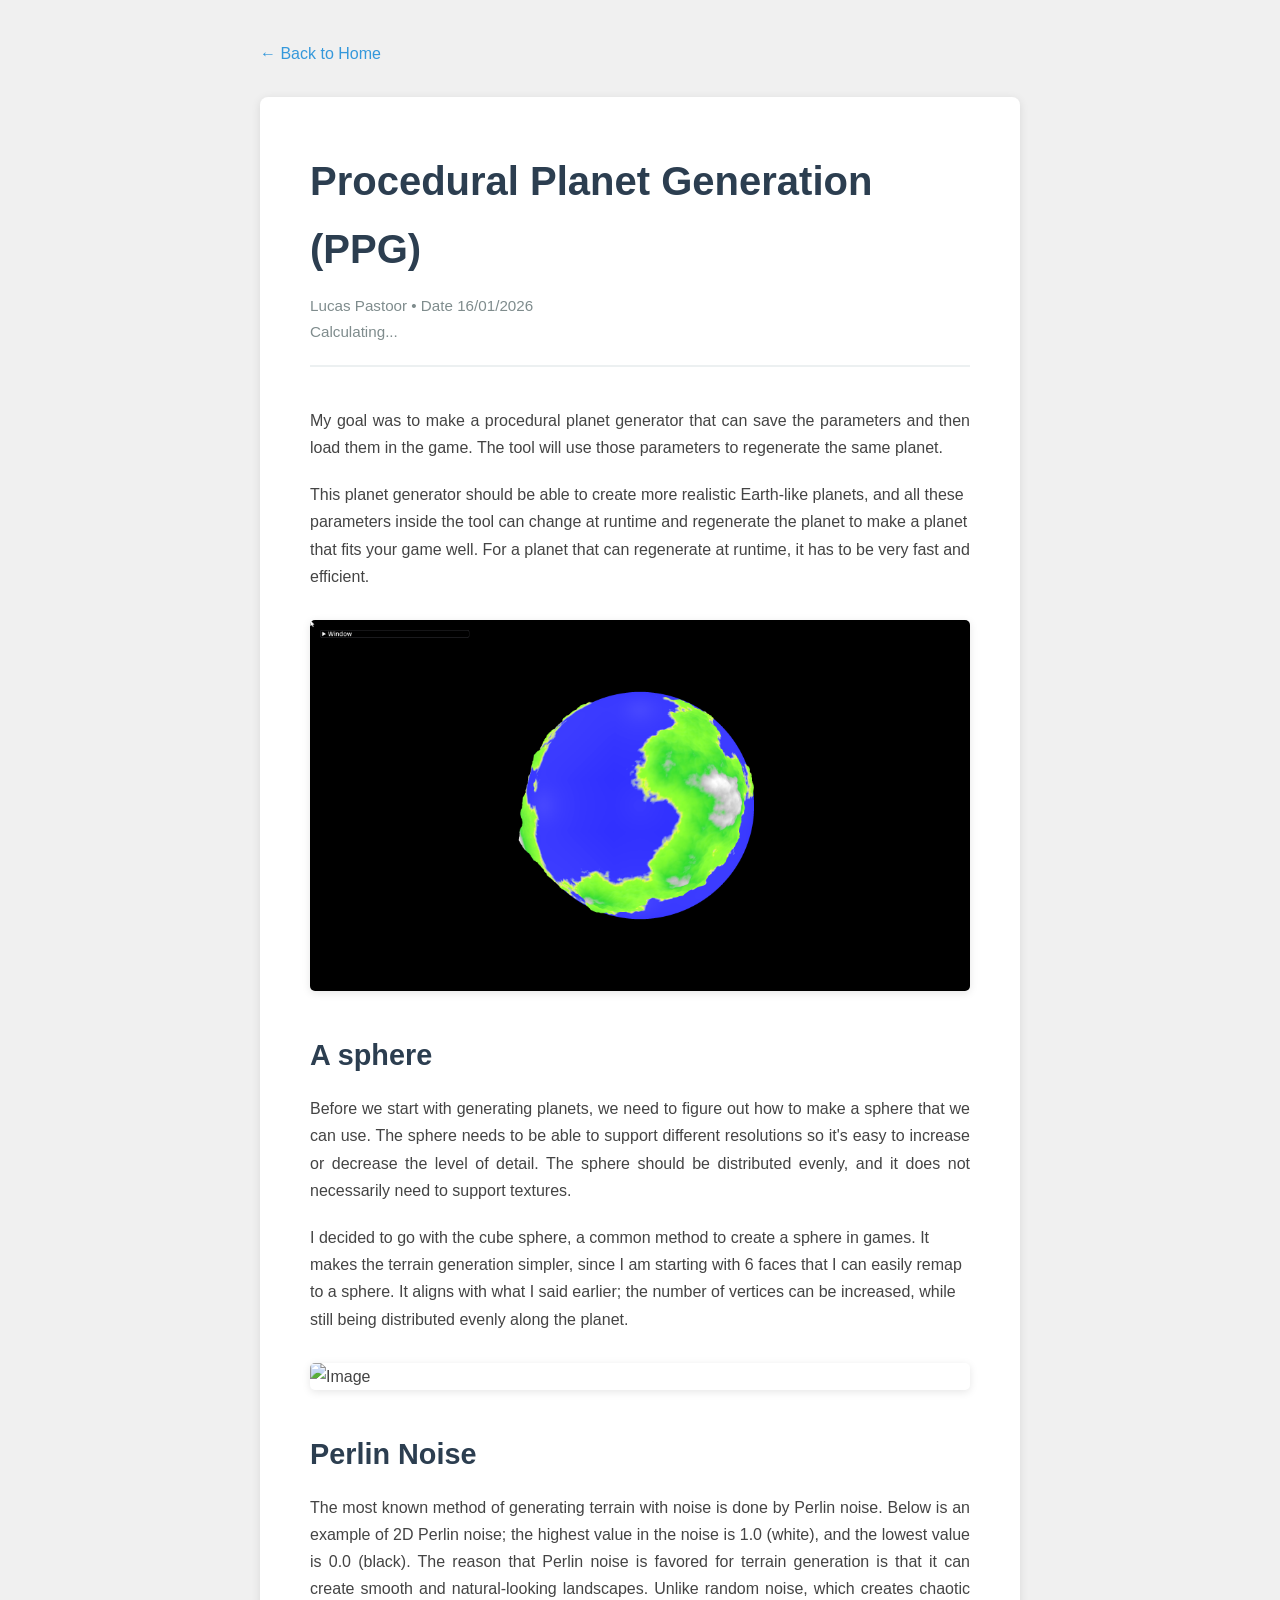
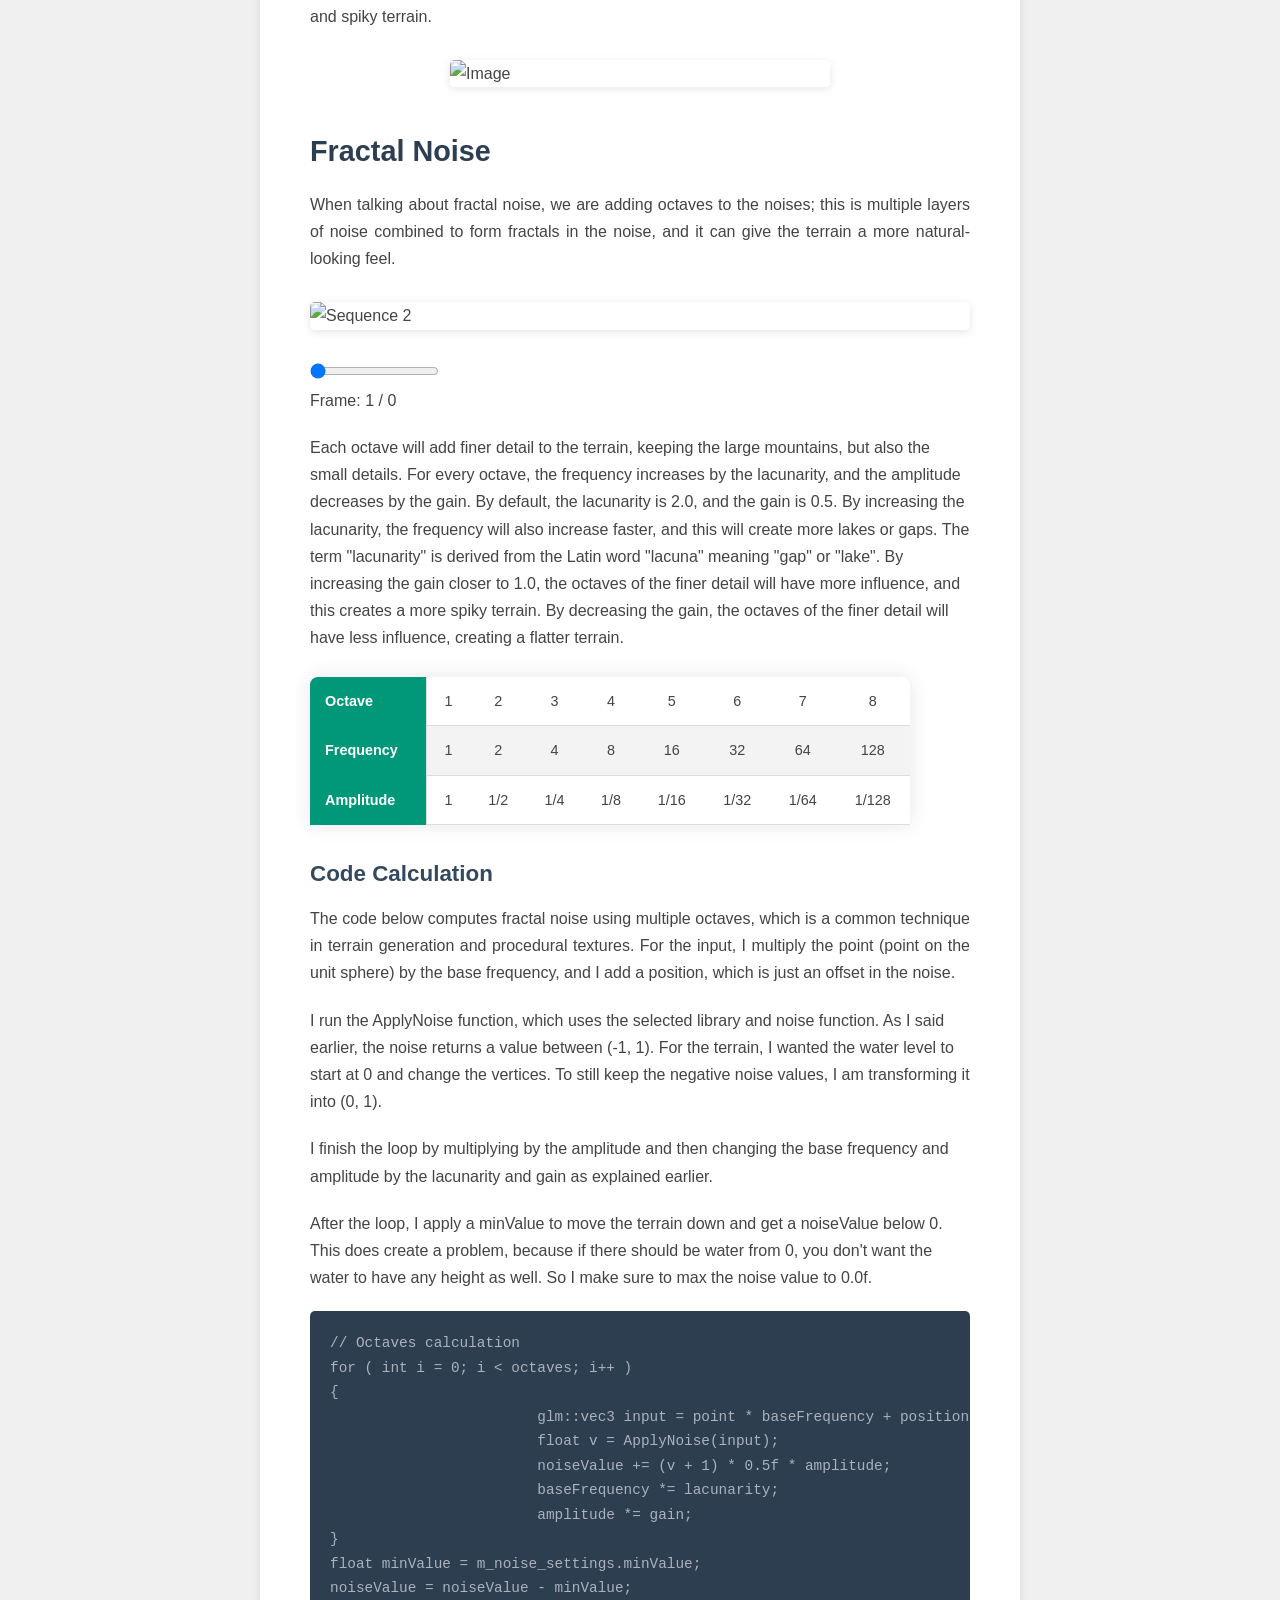
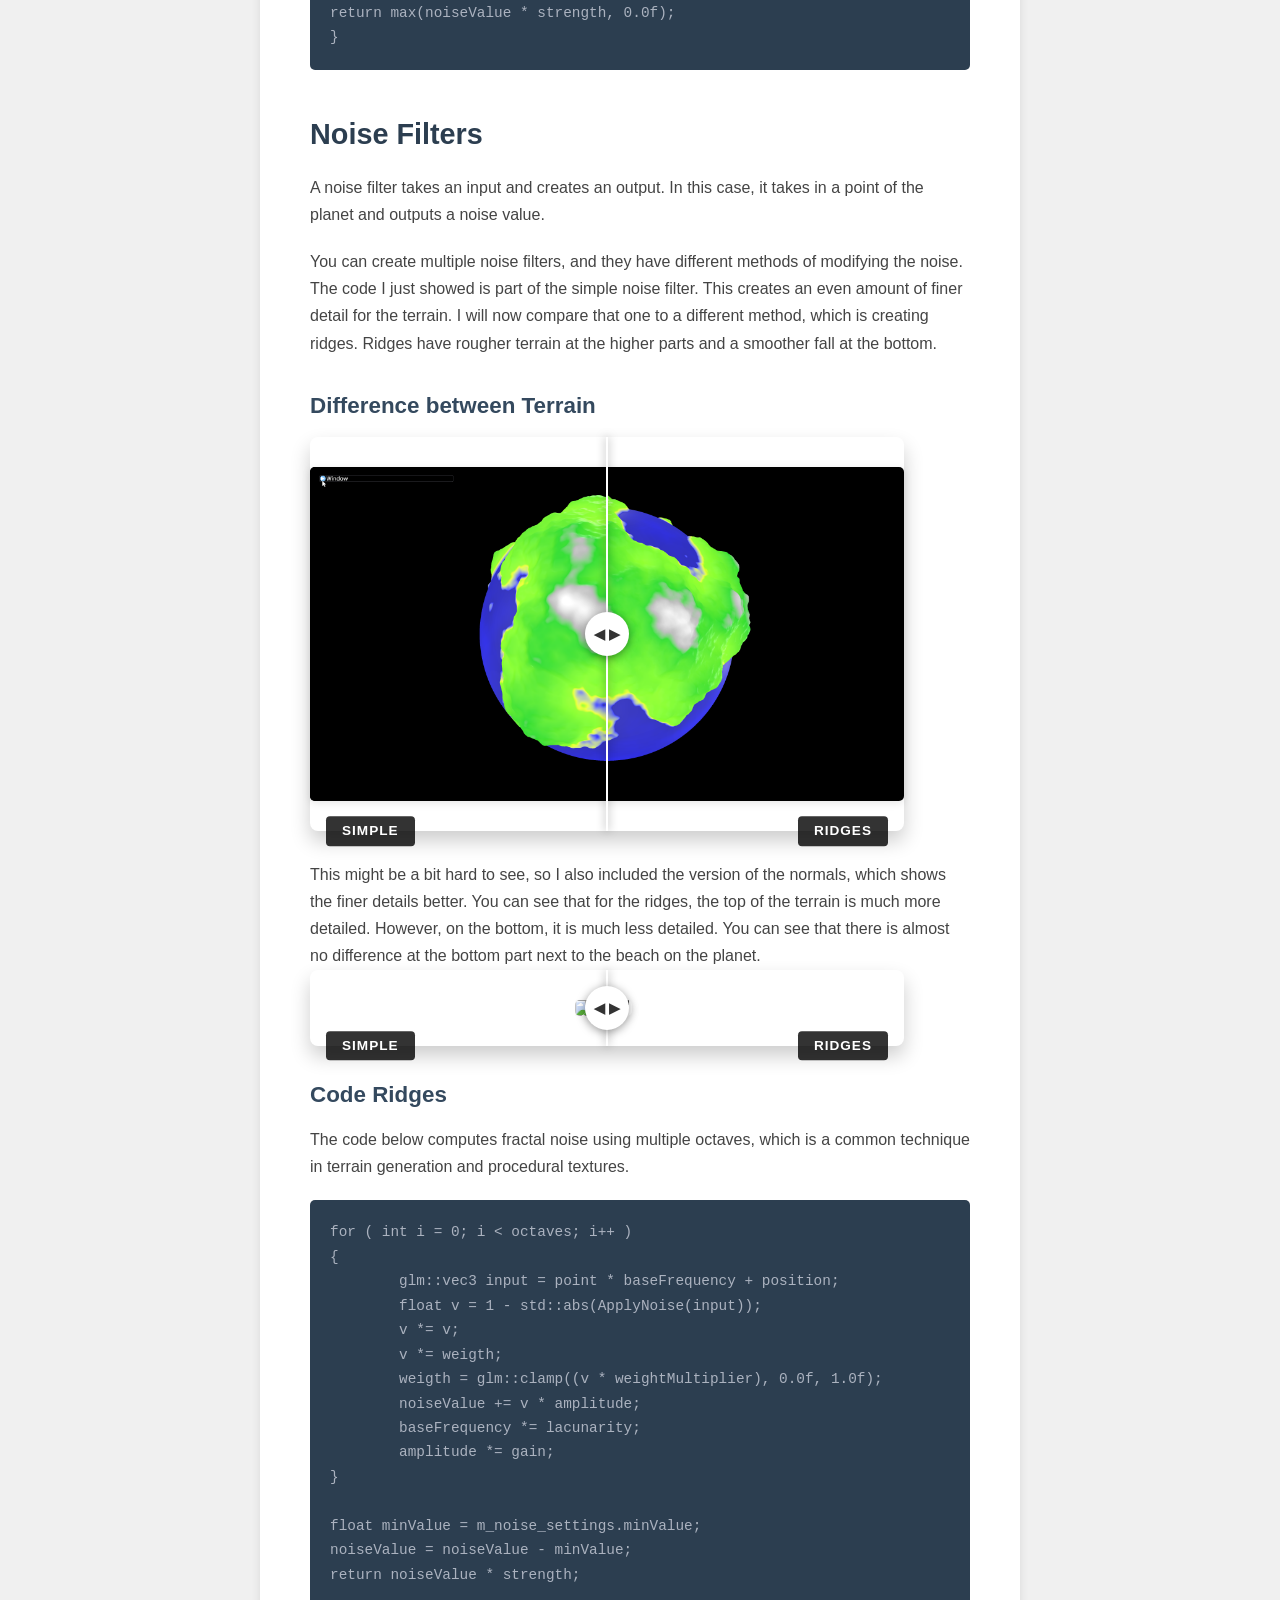
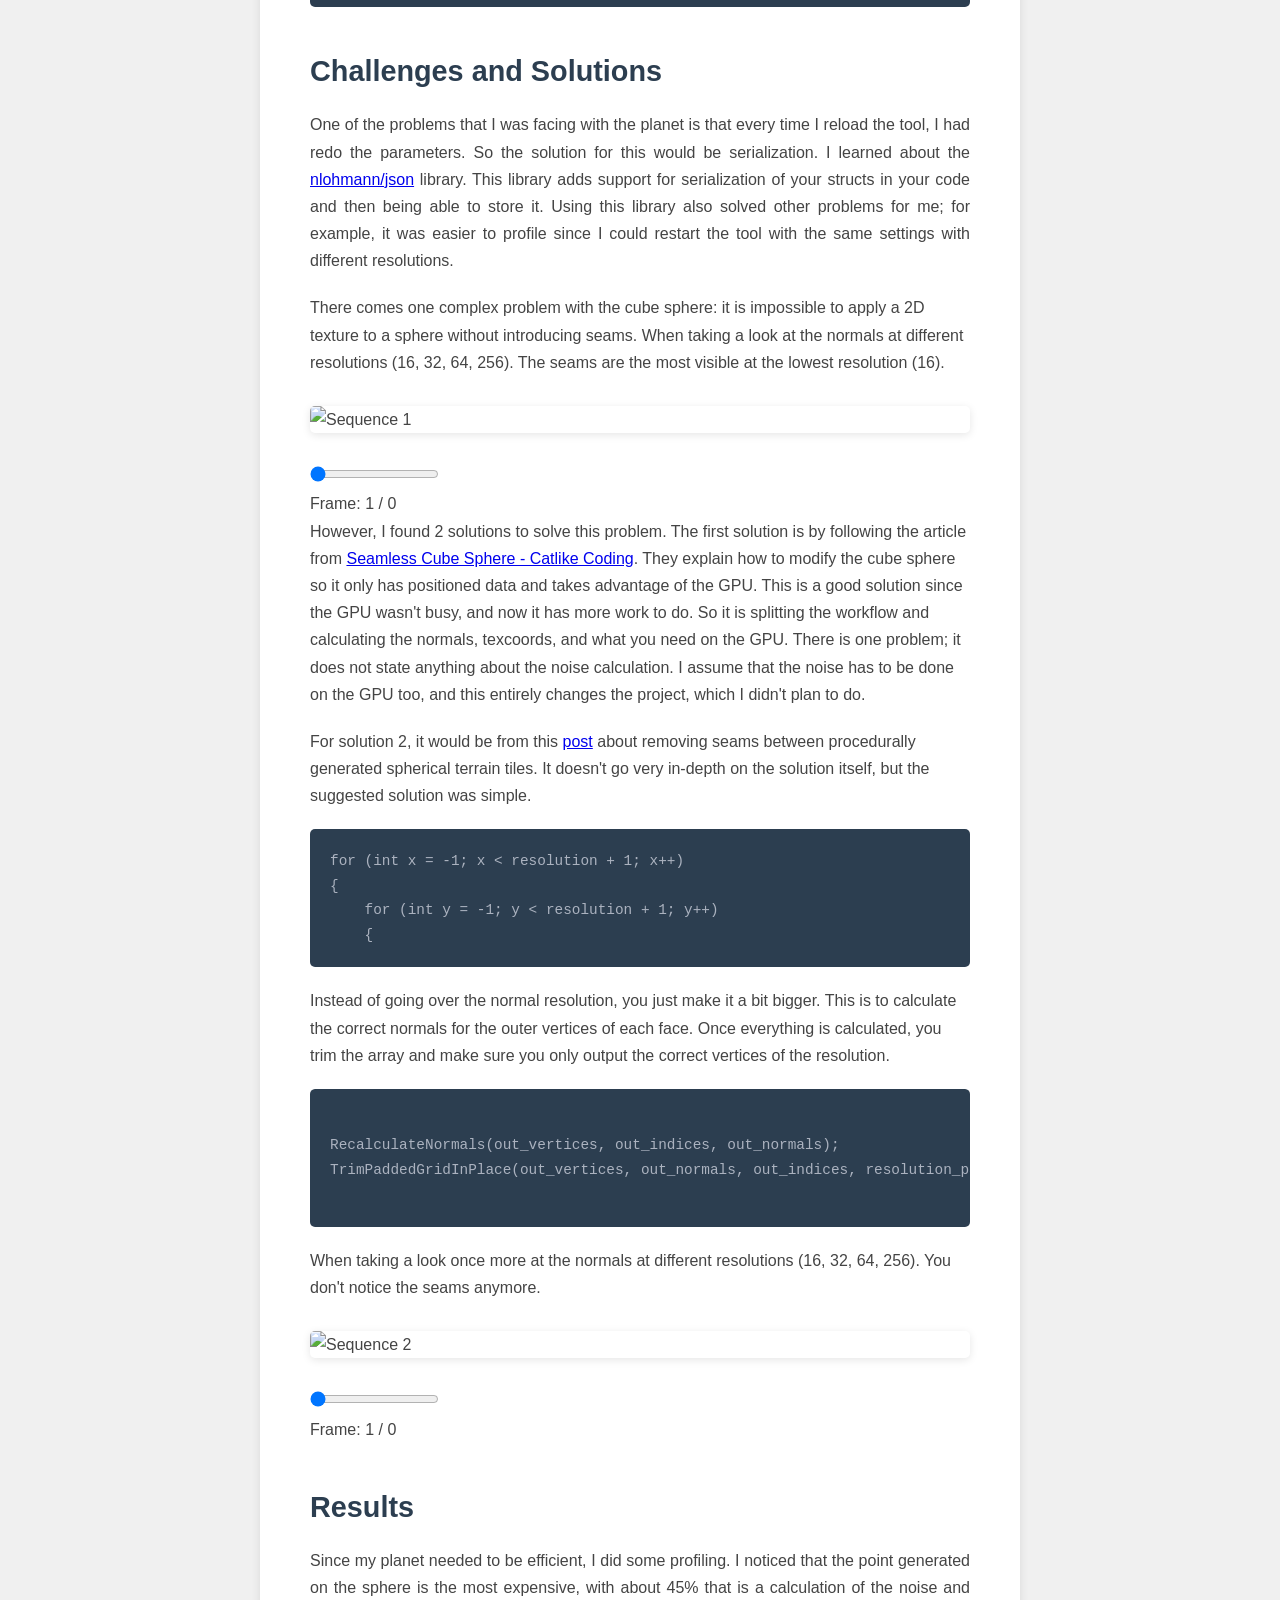
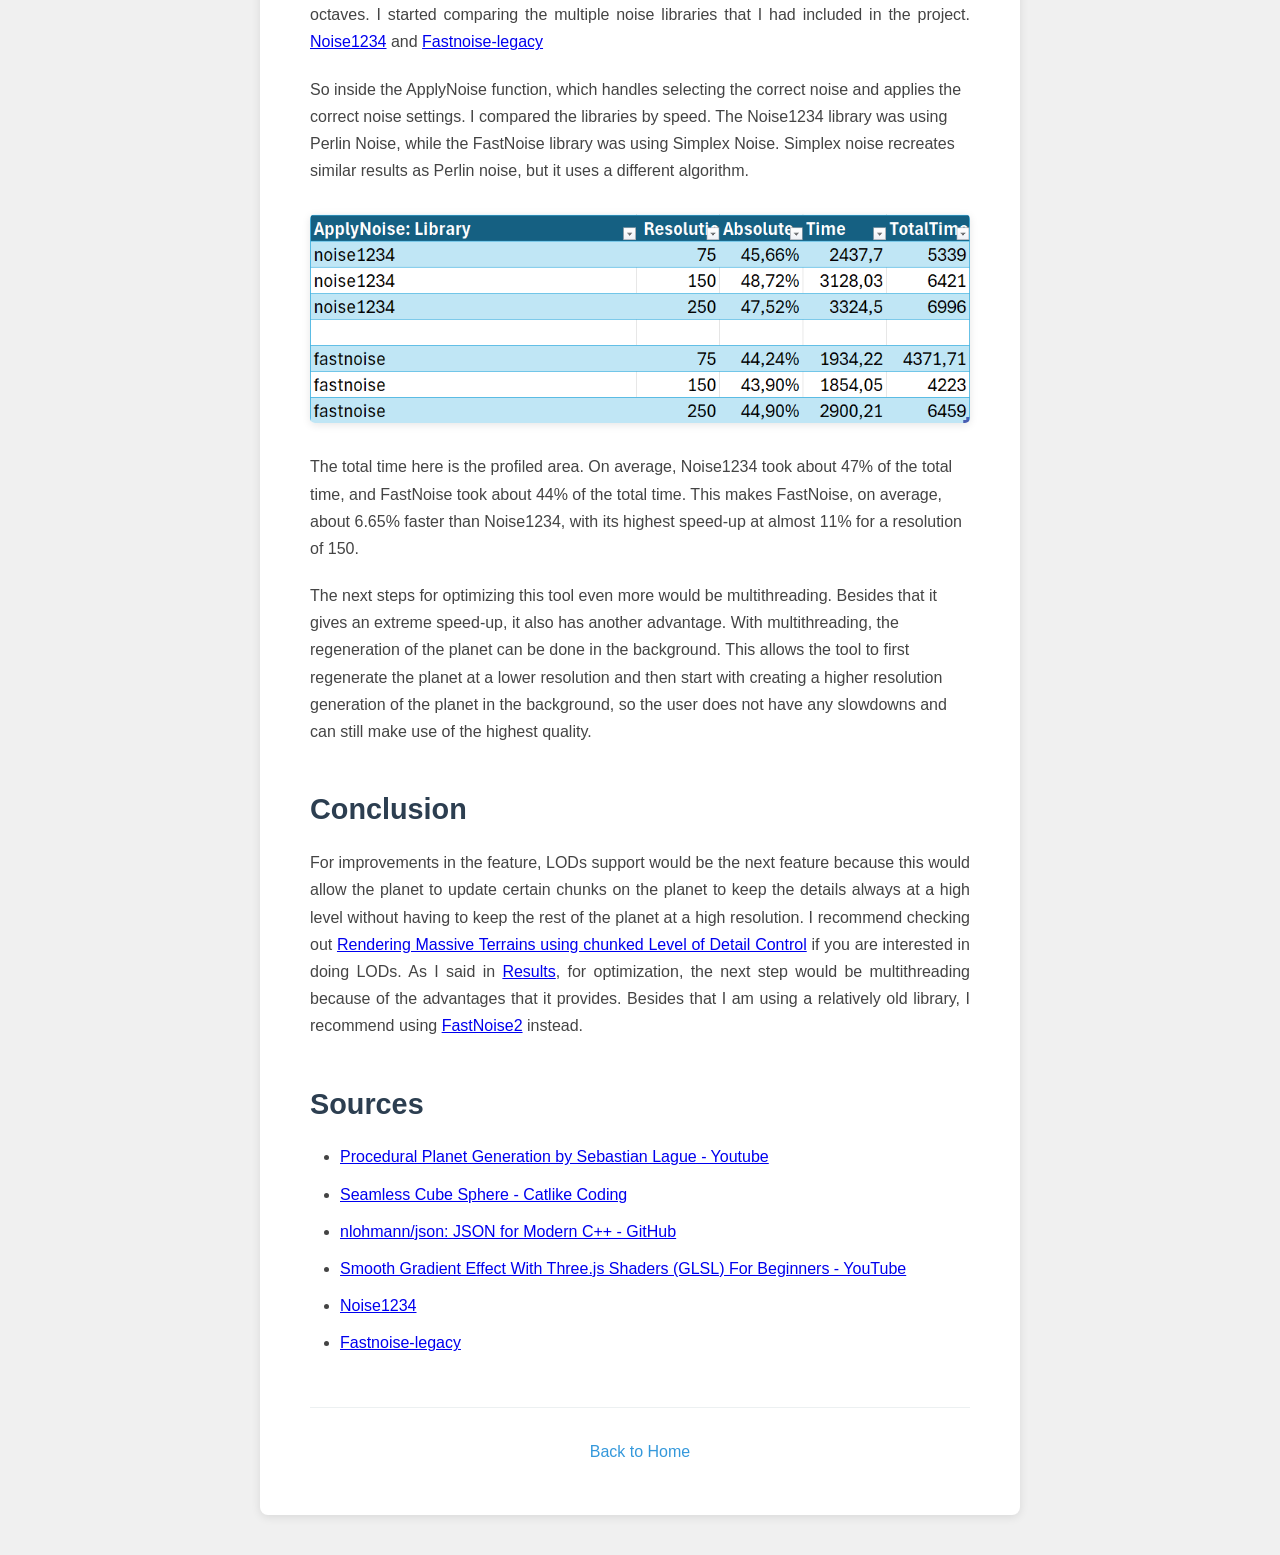
==== commit 4c04c9b6: "small fixes" ====
--- a/blog/procedural-planet-generation.html
+++ b/blog/procedural-planet-generation.html
@@ -451,7 +451,7 @@
                 details. For every octave, the frequency increases by the lacunarity, and the amplitude decreases by the
                 gain. By default, the lacunarity is 2.0, and the gain is 0.5. By increasing the lacunarity, the
                 frequency will also increase faster, and this will create more lakes or gaps. The term "lacunarity" is
-                derived from the Latin word "lacuna" meaning "gap" or "lake." By increasing the gain closer to 1.0, the
+                derived from the Latin word "lacuna" meaning "gap" or "lake". By increasing the gain closer to 1.0, the
                 octaves of the finer detail will have more influence, and this creates a more spiky terrain. By
                 decreasing the gain, the octaves of the finer detail will have less influence, creating a flatter
                 terrain.
@@ -555,7 +555,7 @@
                 This might be a bit hard to see, so I also included the version of the normals, which shows the finer
                 details better. You can see that for the ridges, the top of the terrain is much more detailed. However,
                 on the bottom, it is much less detailed. You can see that there is almost no difference at the bottom
-                part next to the beach of the planet.
+                part next to the beach on the planet.
 
 
                 <div class="image-compare-container" style="--pos: 50%;">
@@ -598,8 +598,8 @@
 
                 <h2>Challenges and Solutions</h2>
                 <p>
-                    One of the problems that I was facing with the planet is that every time I reload the tool. I have
-                    to redo the parameters. So the solution for this would be serialization. I learned about the
+                    One of the problems that I was facing with the planet is that every time I reload the tool, I had
+                    redo the parameters. So the solution for this would be serialization. I learned about the
                     <a href="https://github.com/nlohmann/json" target="_blank">nlohmann/json</a>
                     library. This library adds support for serialization of your structs in your code and then being
                     able to store it. Using this library also solved other problems for me; for example, it was easier
@@ -697,7 +697,7 @@
                     <a href="https://tulrich.com/geekstuff/sig-notes.pdf" target="_blank">Rendering Massive Terrains
                         using chunked Level of Detail Control</a></li>
                     if you are interested in doing LODs.
-                    As I said in <a href="#results">Results</a> for optimization, the next step would be multithreading
+                    As I said in <a href="#results">Results</a>, for optimization, the next step would be multithreading
                     because of the advantages that it provides. Besides that I am using a relatively old library, I
                     recommend using
                     <a href="https://github.com/Auburn/FastNoise2" target="_blank">FastNoise2</a></li>
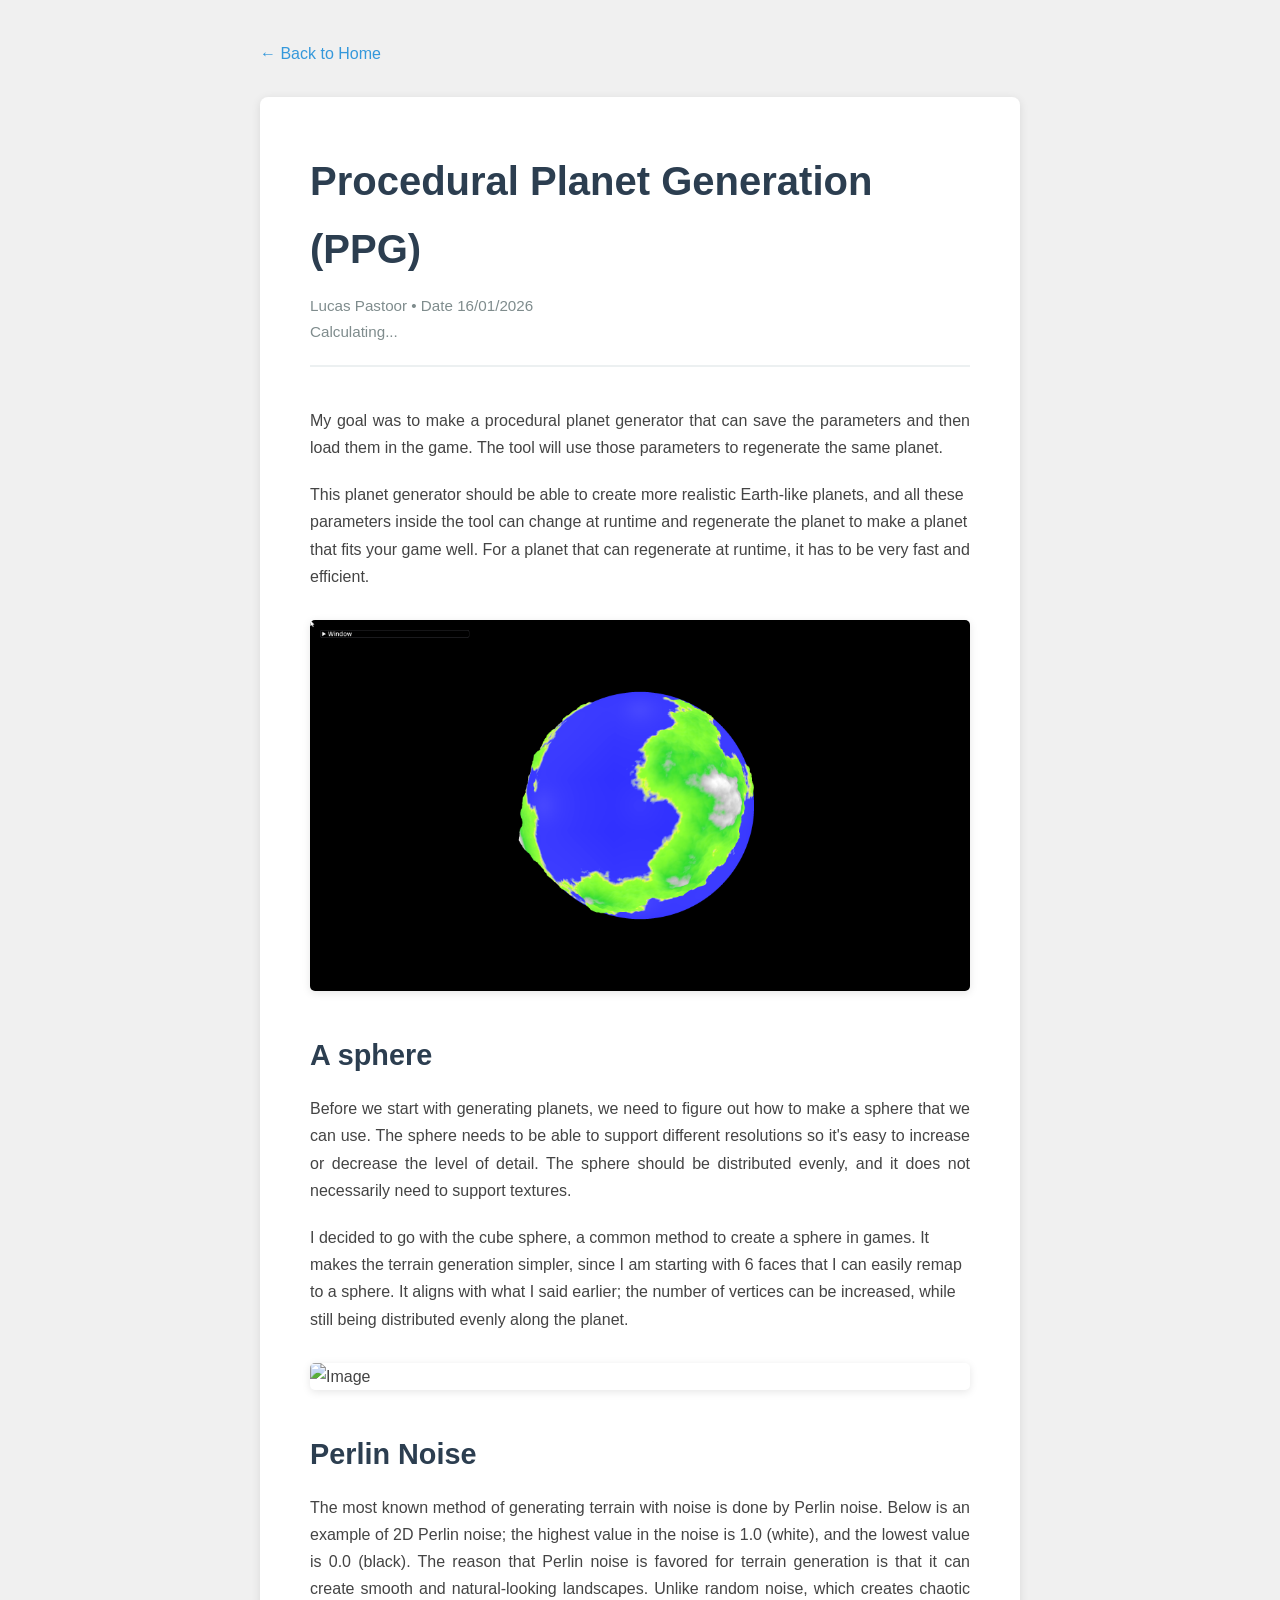
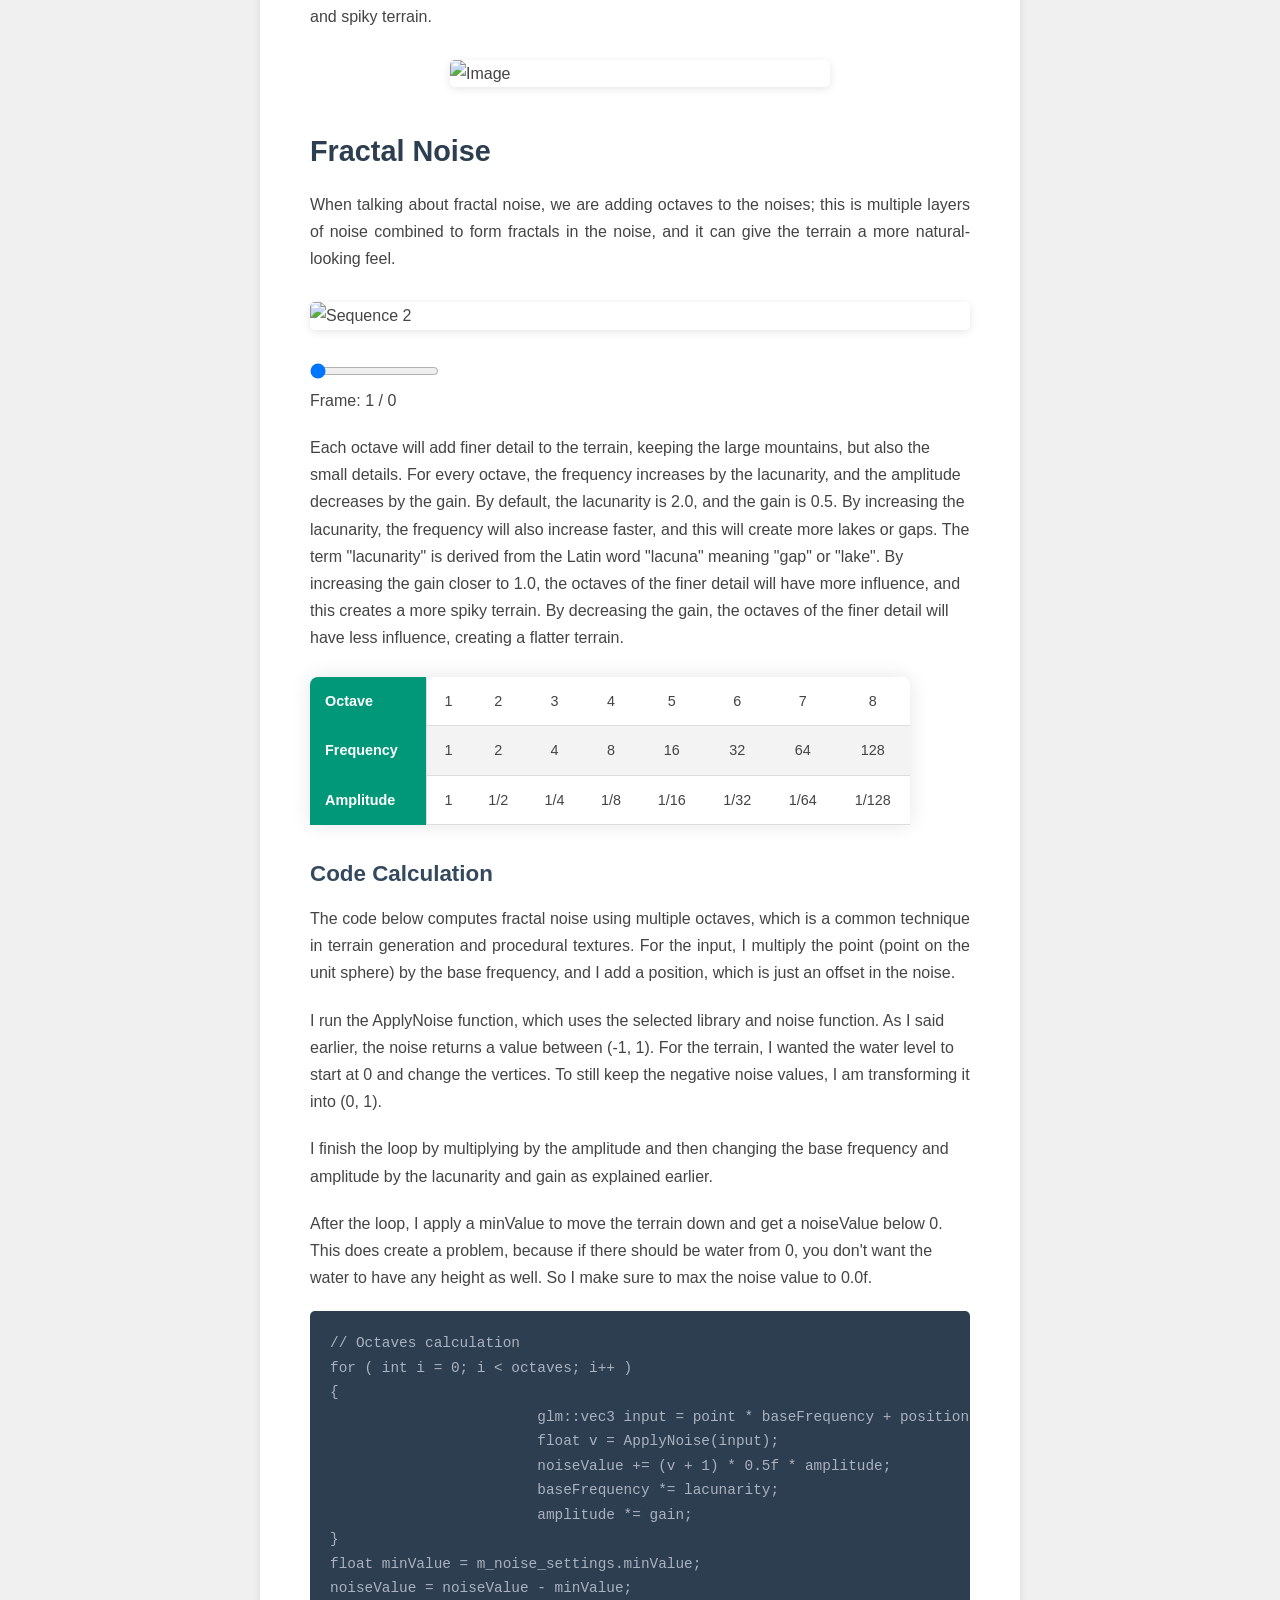
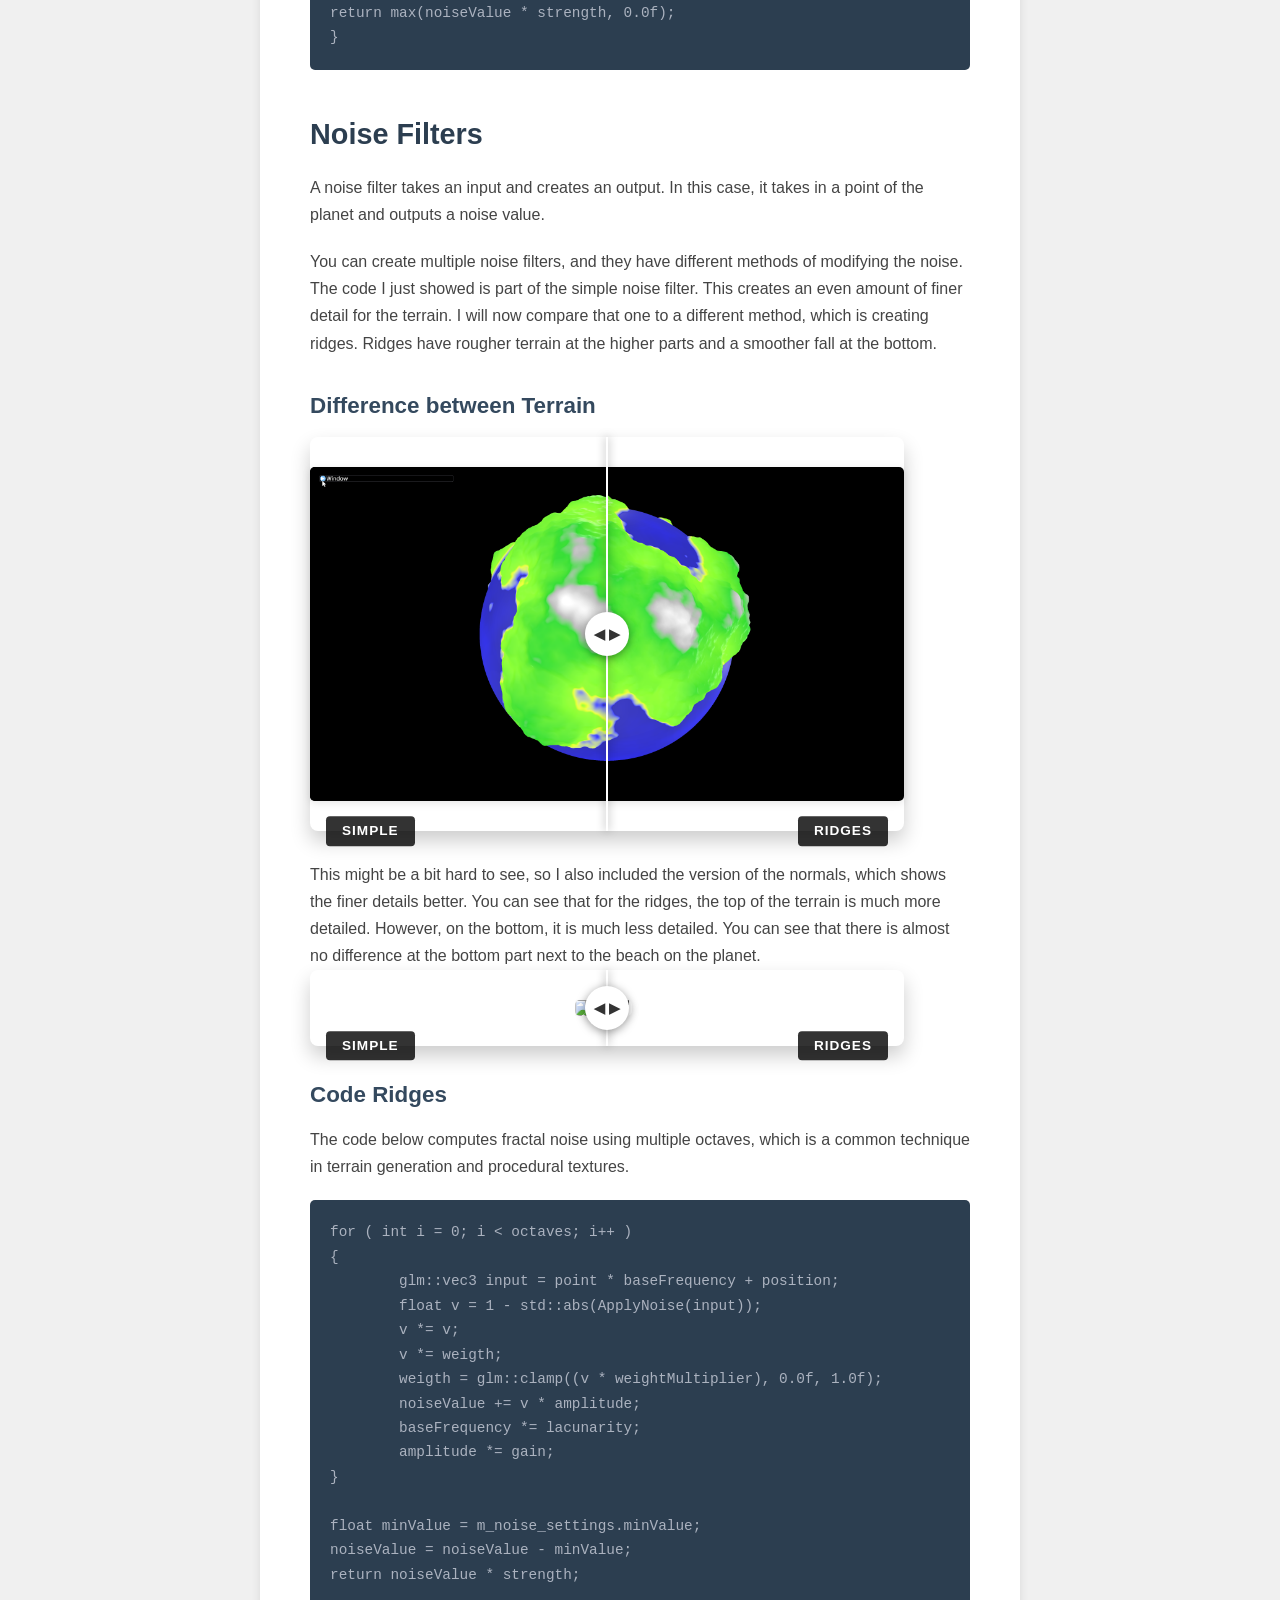
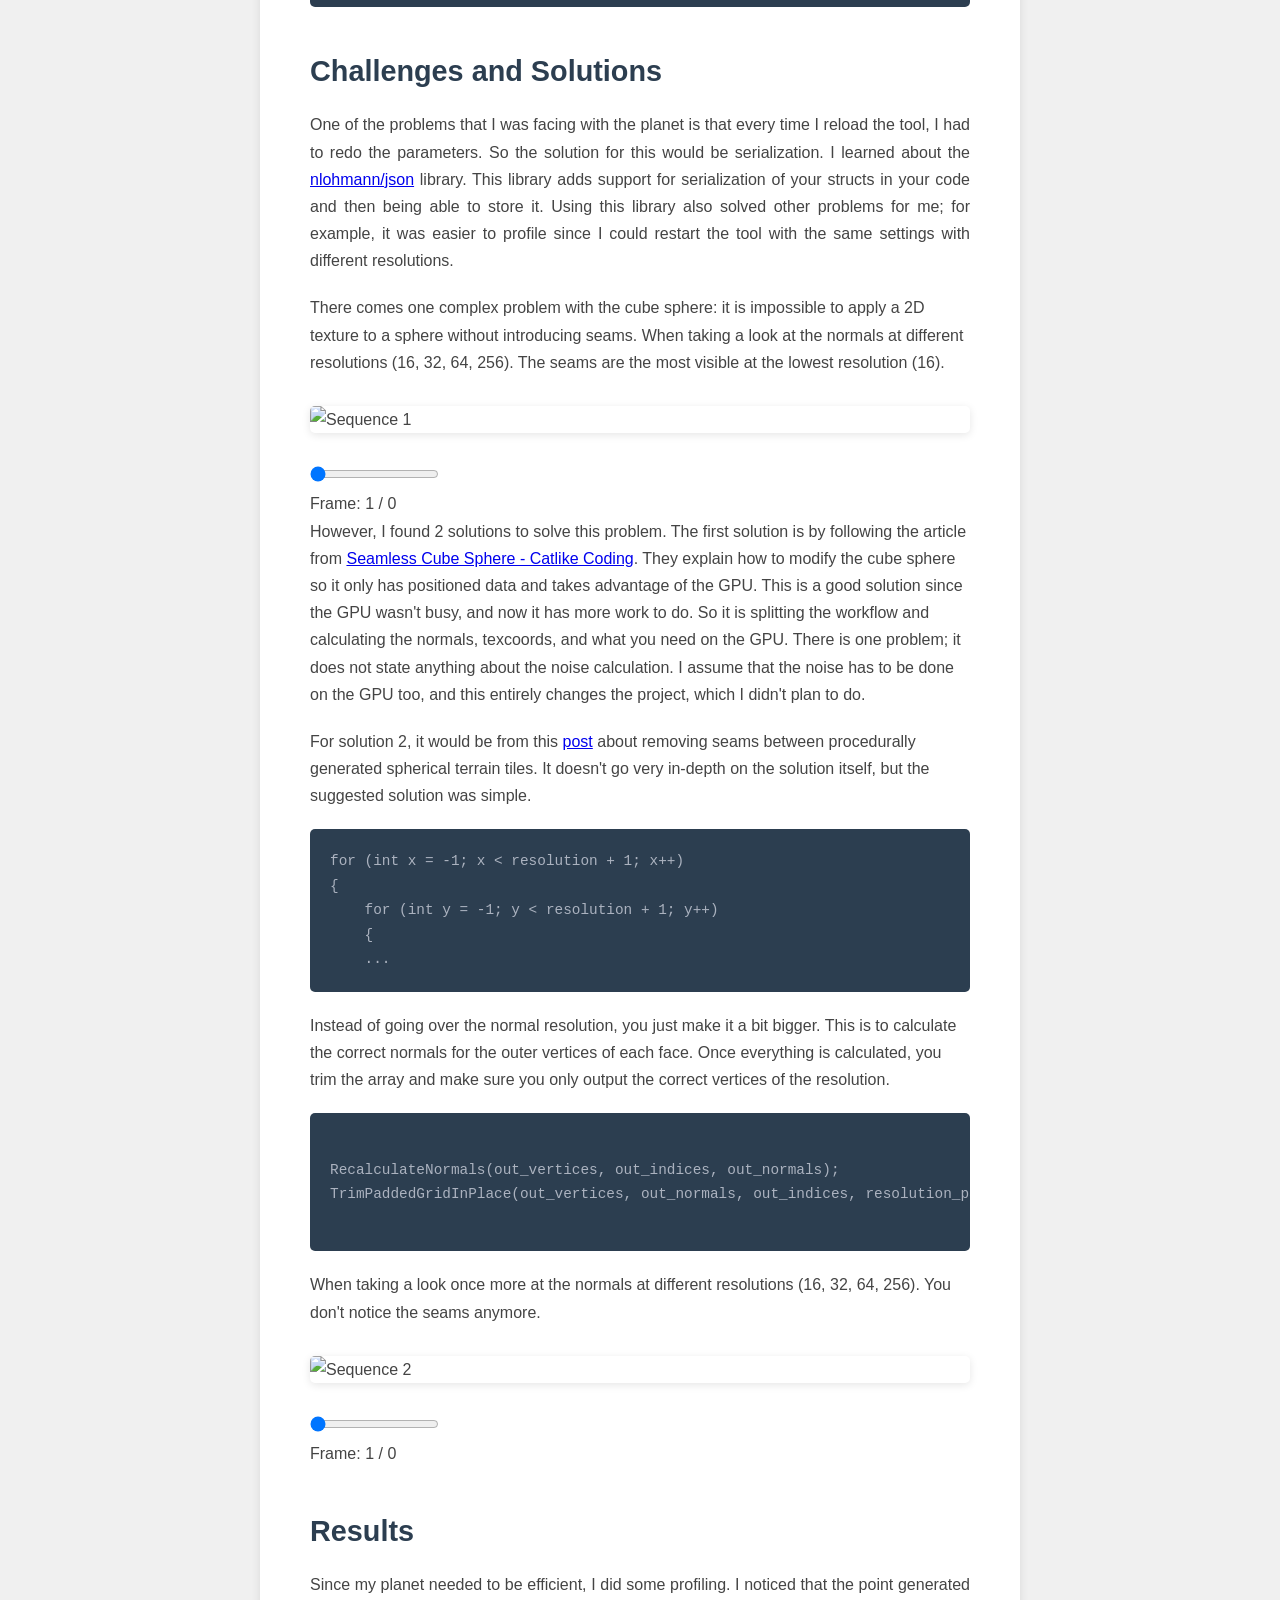
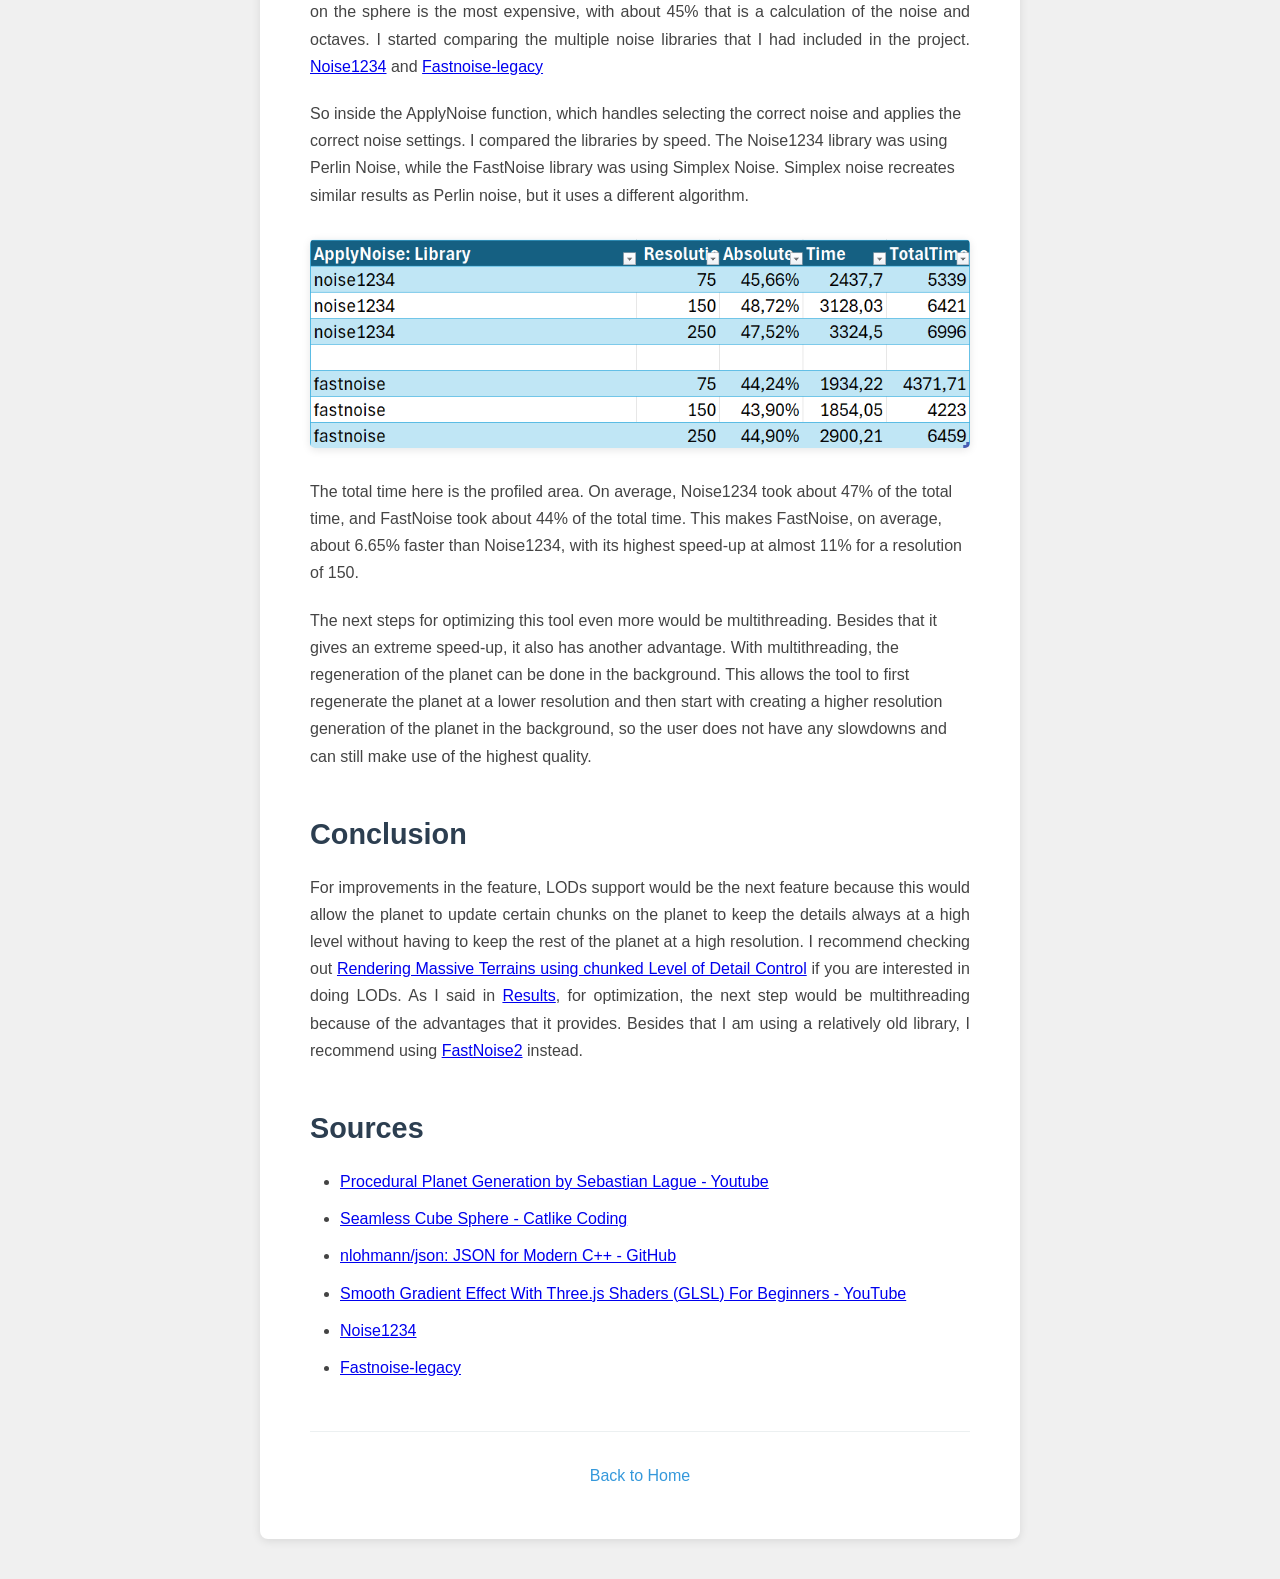
==== commit 050973fb: "fix" ====
--- a/blog/procedural-planet-generation.html
+++ b/blog/procedural-planet-generation.html
@@ -599,7 +599,7 @@
                 <h2>Challenges and Solutions</h2>
                 <p>
                     One of the problems that I was facing with the planet is that every time I reload the tool, I had
-                    redo the parameters. So the solution for this would be serialization. I learned about the
+                    to redo the parameters. So the solution for this would be serialization. I learned about the
                     <a href="https://github.com/nlohmann/json" target="_blank">nlohmann/json</a>
                     library. This library adds support for serialization of your structs in your code and then being
                     able to store it. Using this library also solved other problems for me; for example, it was easier
@@ -635,7 +635,8 @@
                 <pre><code class="language-cpp">for (int x = -1; x < resolution + 1; x++)
 {
     for (int y = -1; y < resolution + 1; y++) 
-    {             </code></pre>
+    {             
+    ...    </code></pre>
 
                 Instead of going over the normal resolution, you just make it a bit bigger. This is to calculate the
                 correct normals for the outer vertices of each face. Once everything is calculated, you trim the array
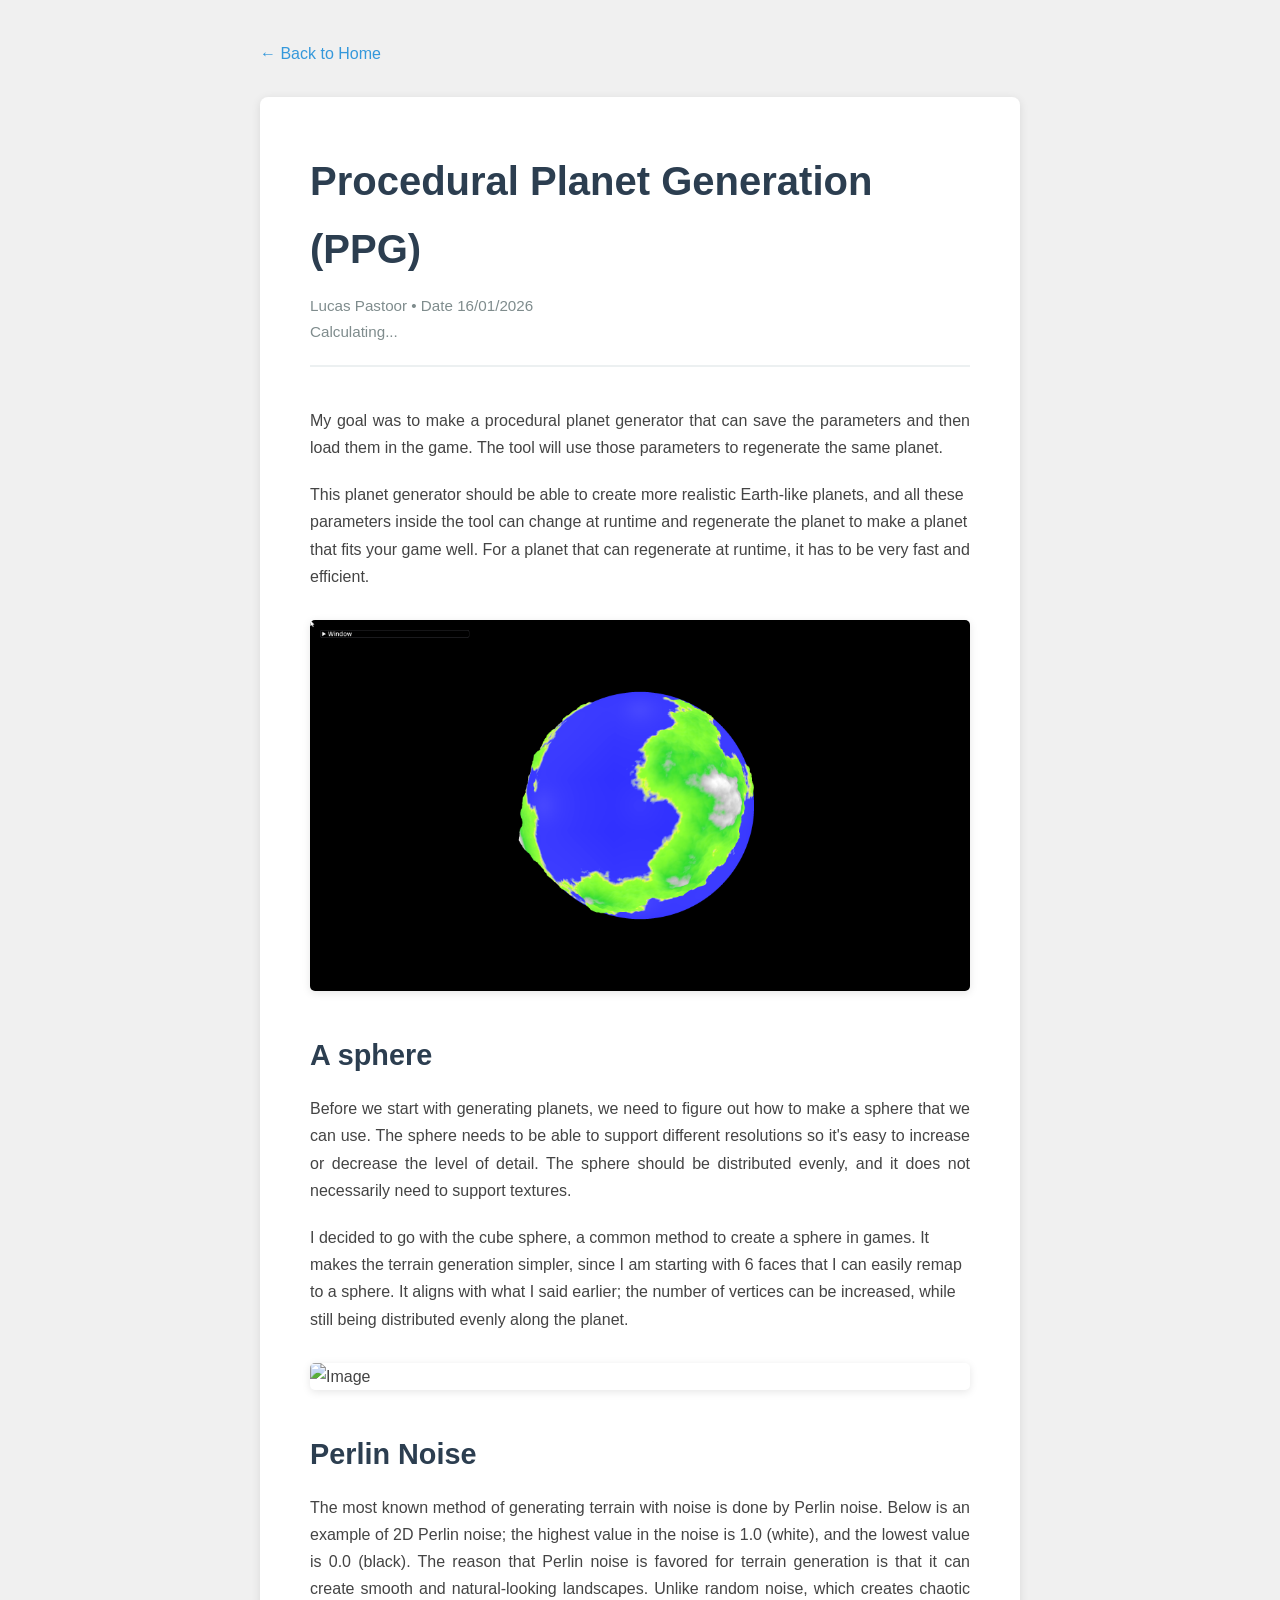
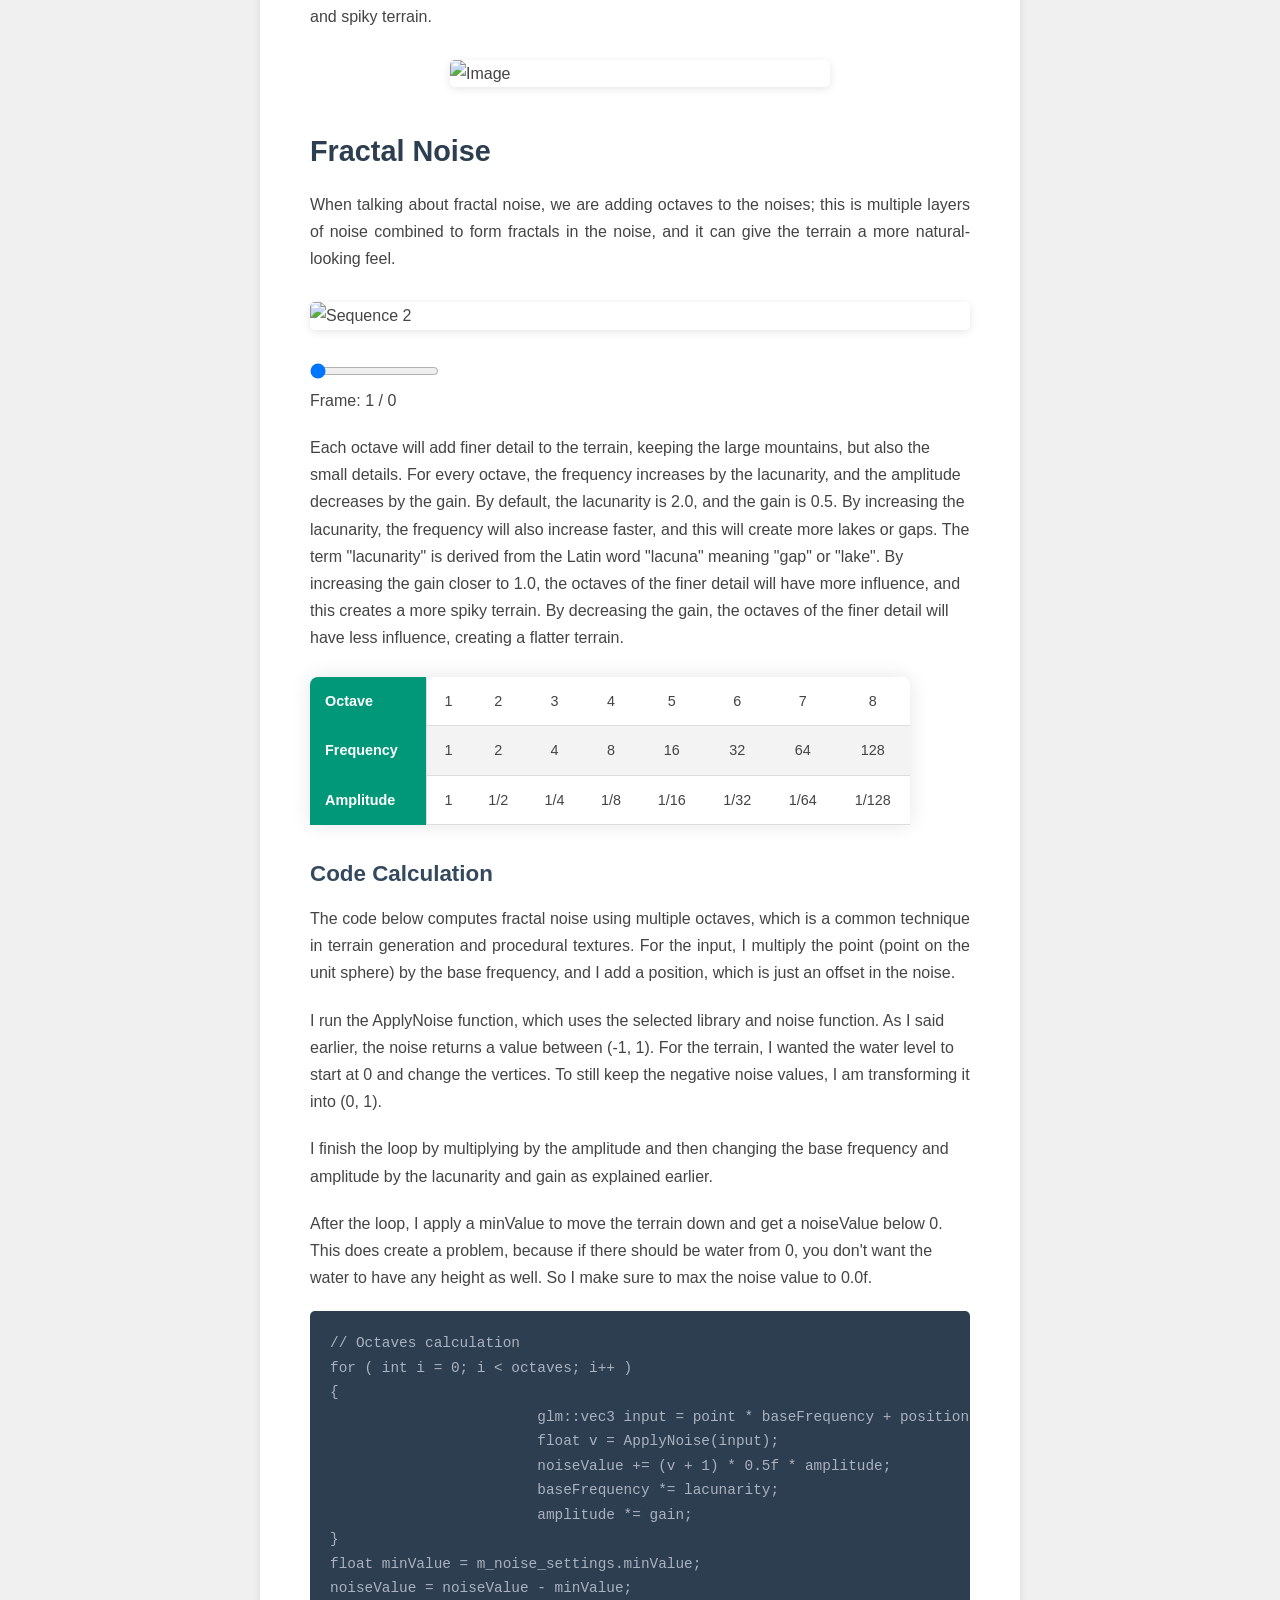
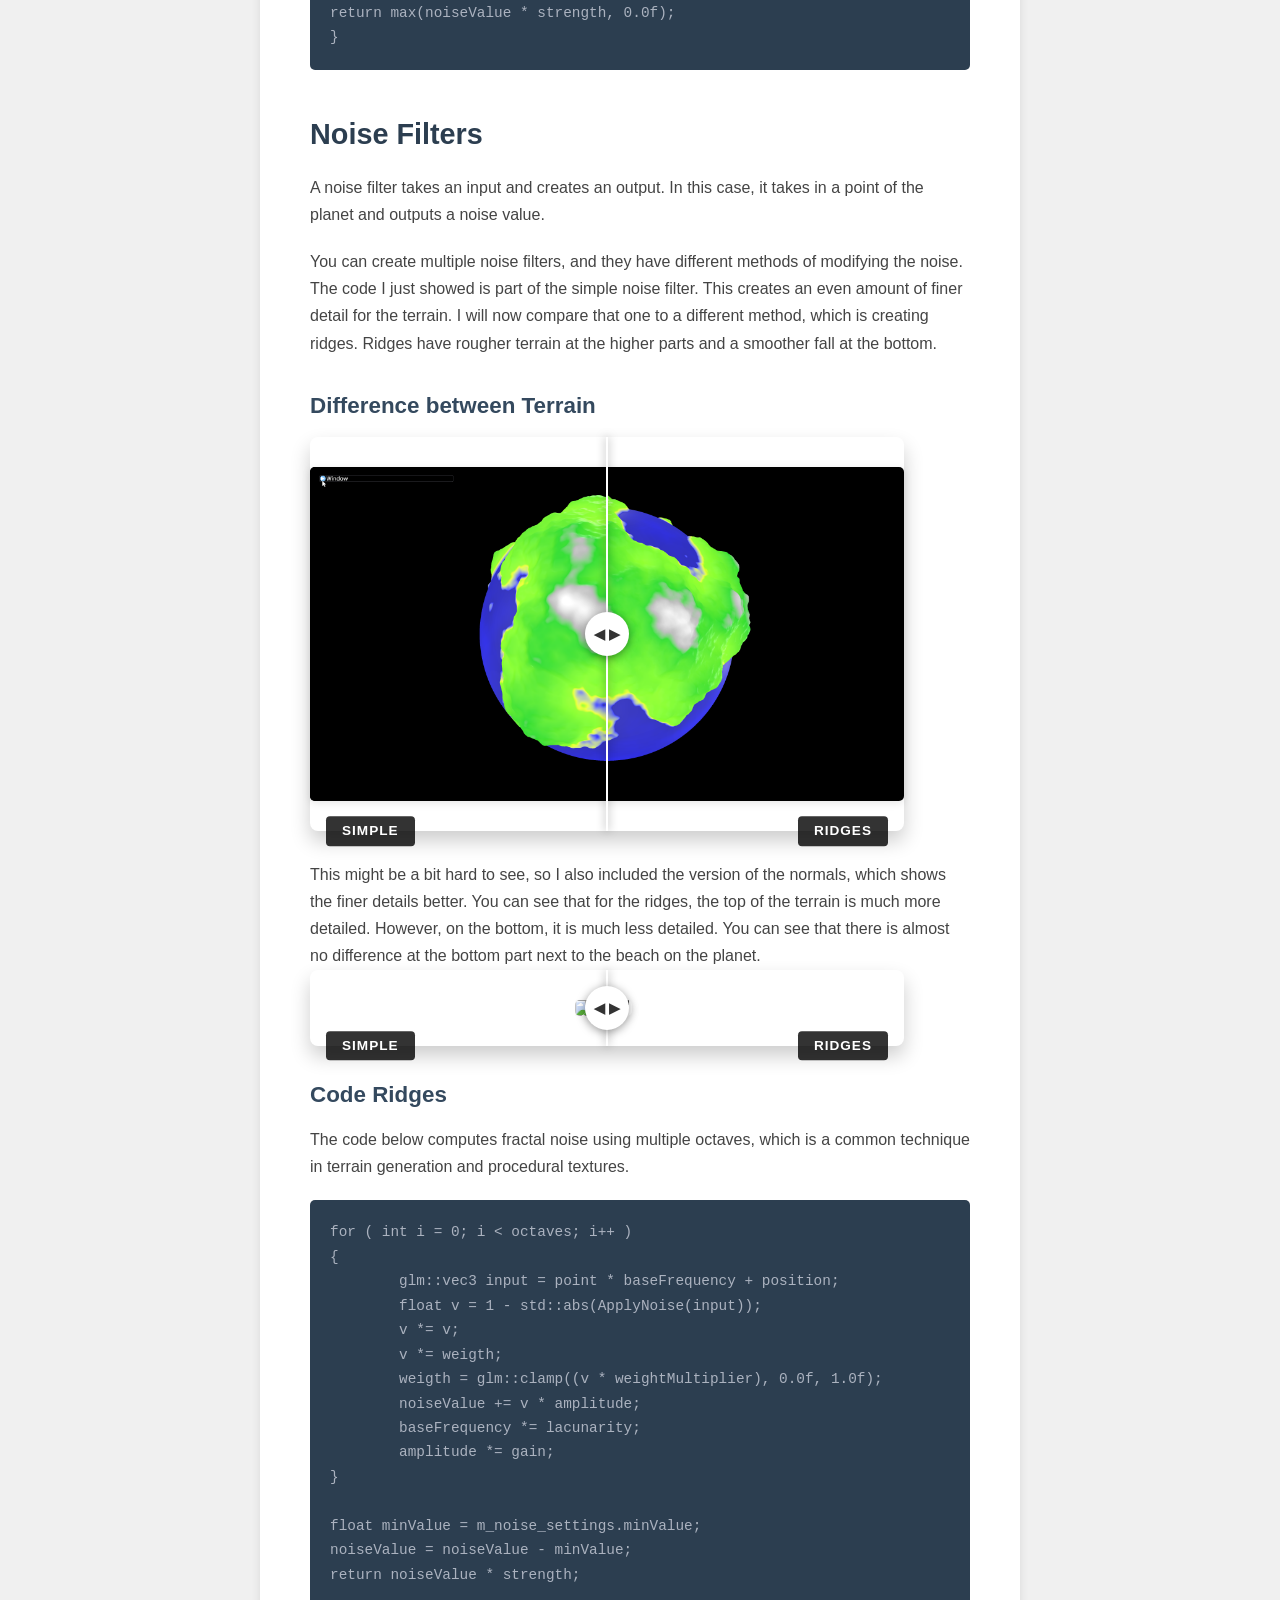
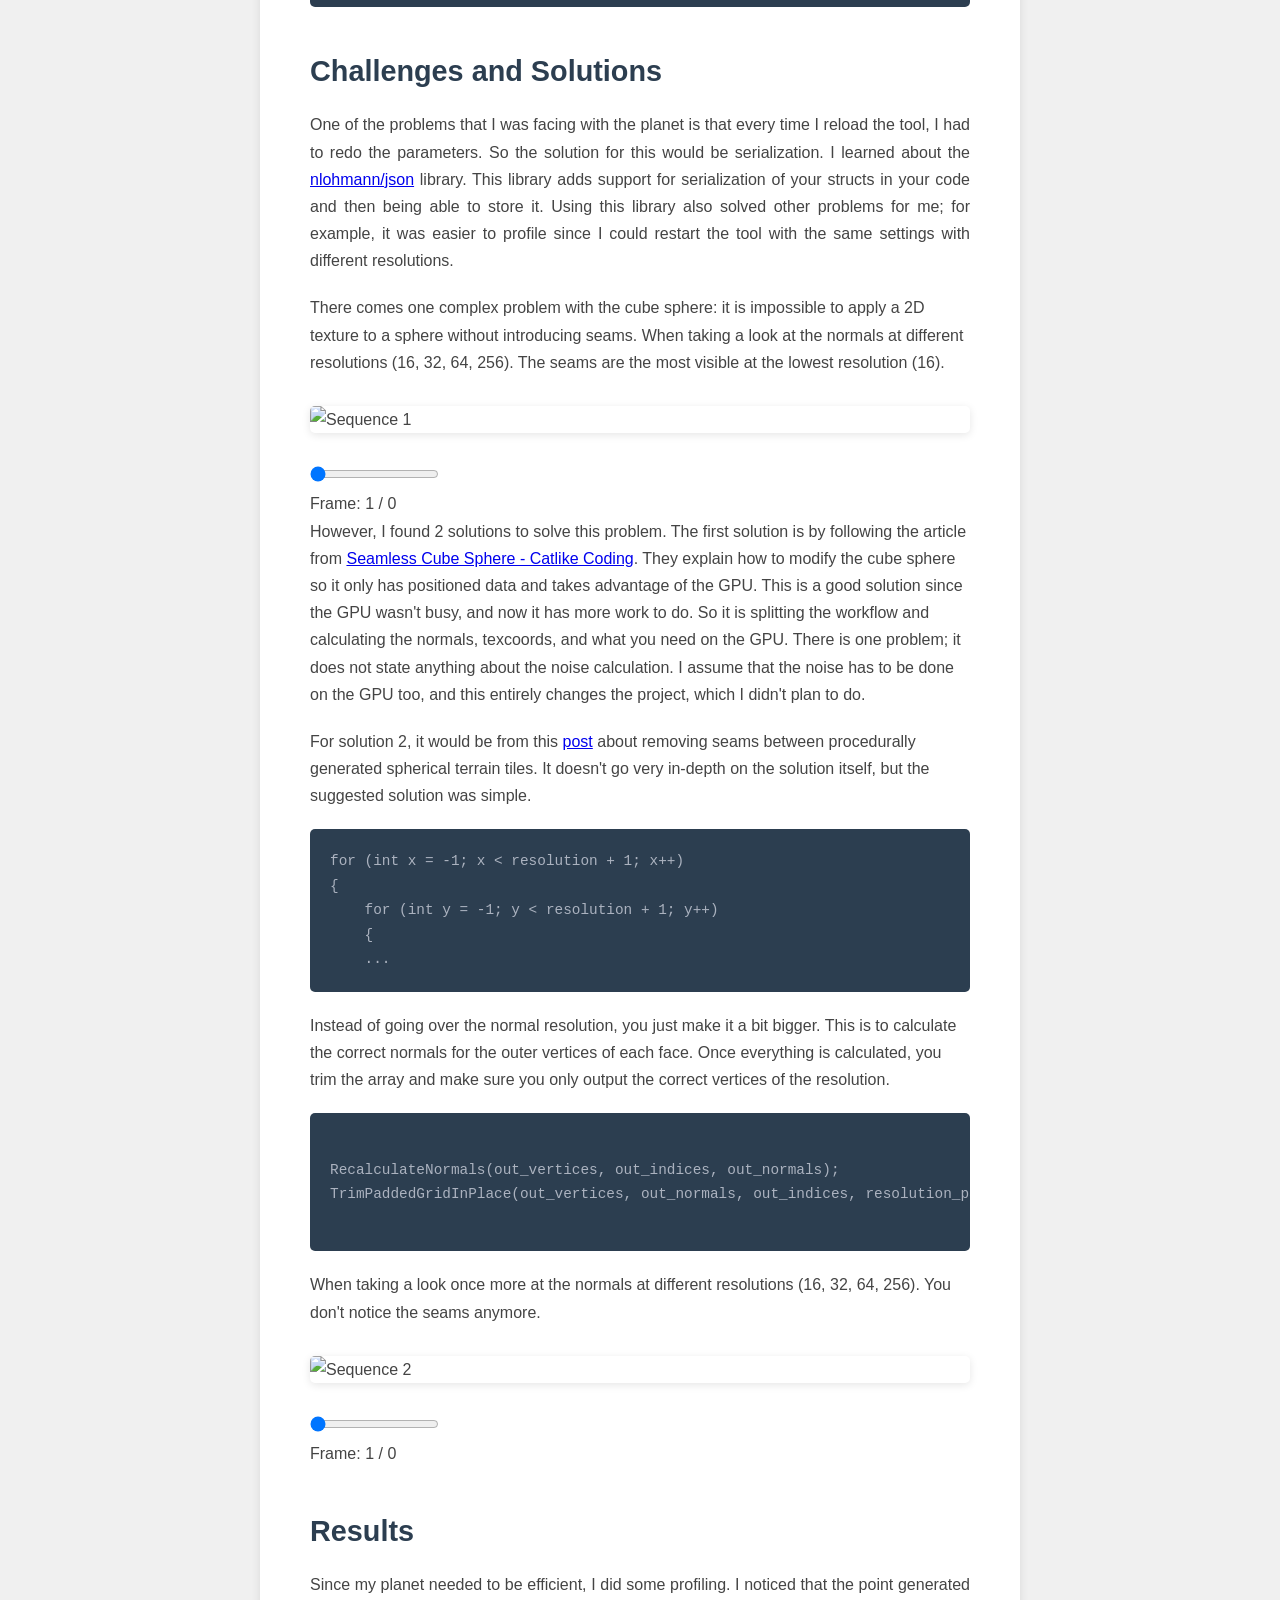
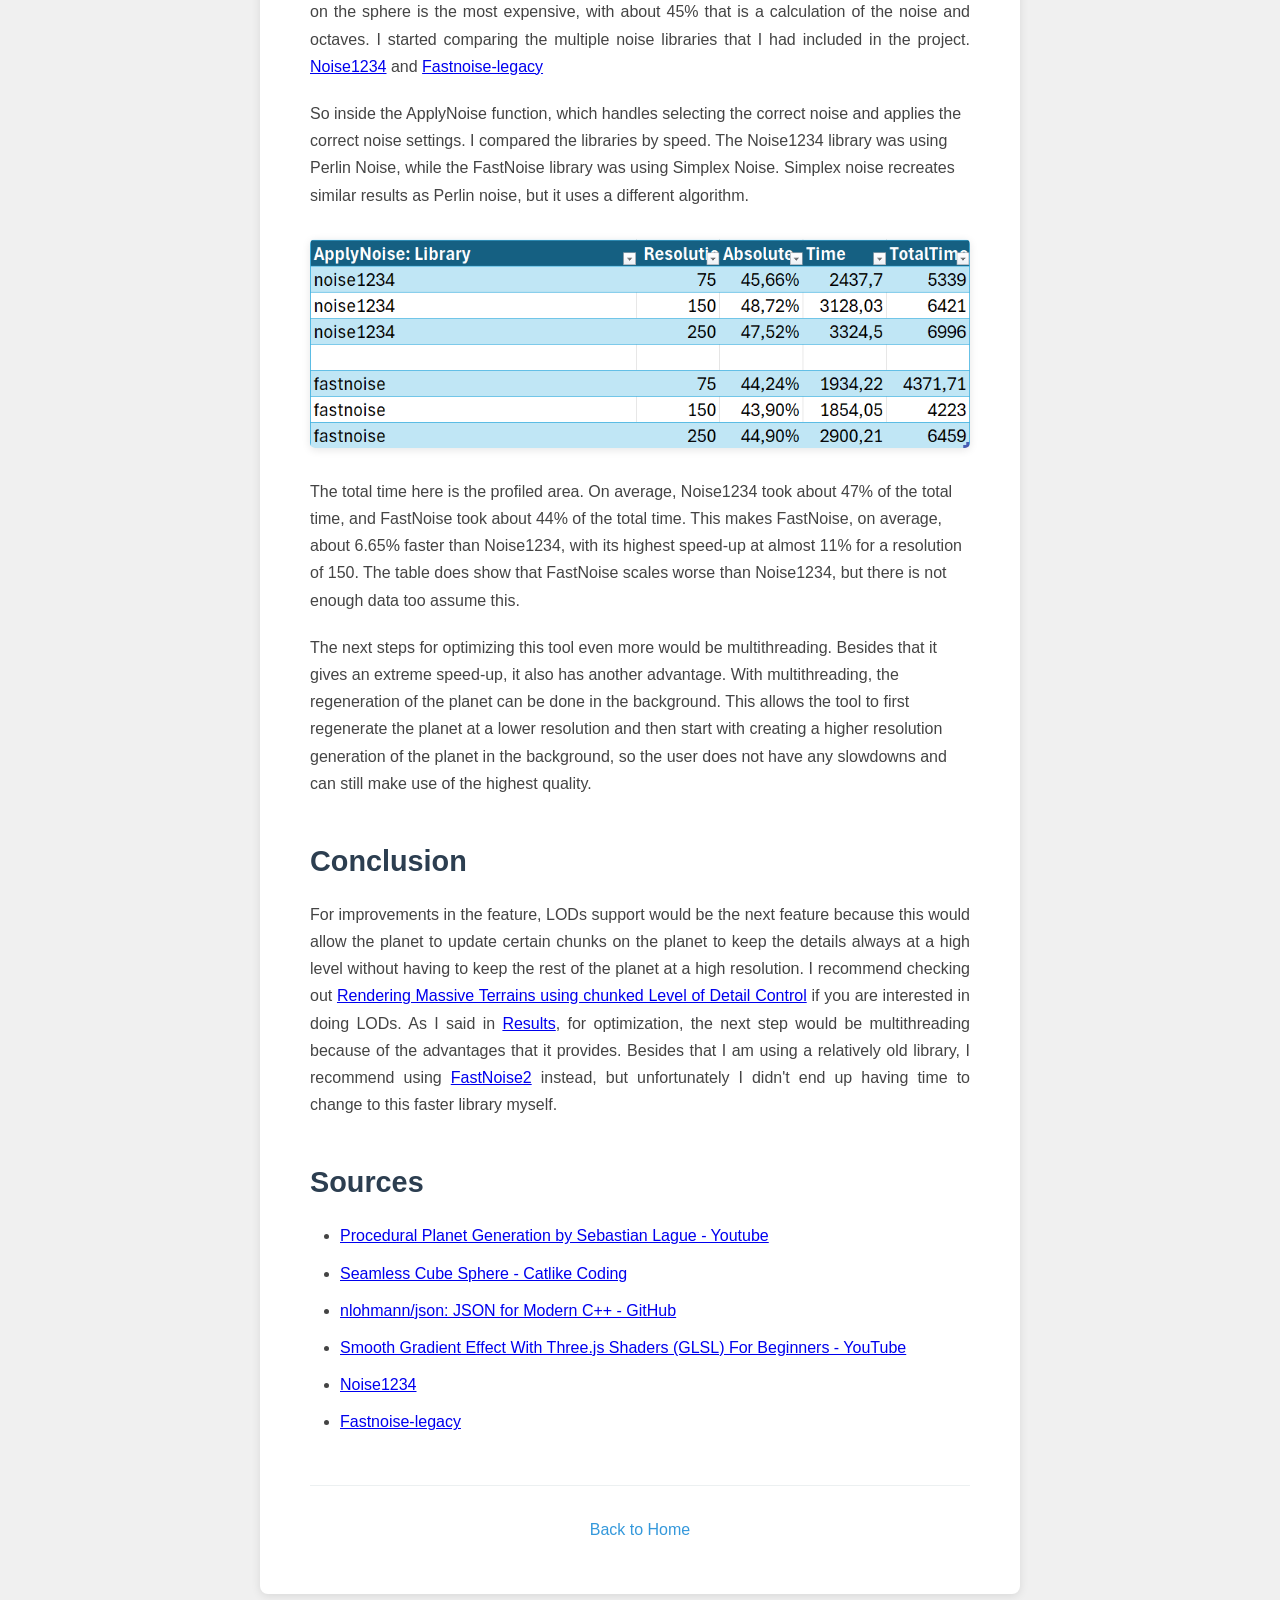
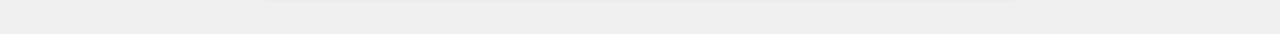
==== commit e804b806: "fix" ====
--- a/blog/procedural-planet-generation.html
+++ b/blog/procedural-planet-generation.html
@@ -678,7 +678,8 @@
                 <img src="/assets/media/images/results/compare_applynoise_libraries.png"" alt=" Image">
                 The total time here is the profiled area. On average, Noise1234 took about 47% of the total time, and
                 FastNoise took about 44% of the total time. This makes FastNoise, on average, about 6.65% faster than
-                Noise1234, with its highest speed-up at almost 11% for a resolution of 150.
+                Noise1234, with its highest speed-up at almost 11% for a resolution of 150. The table does show that
+                FastNoise scales worse than Noise1234, but there is not enough data too assume this.
 
                 <p></p>
                 The next steps for optimizing this tool even more would be multithreading. Besides that it gives an
@@ -702,7 +703,7 @@
                     because of the advantages that it provides. Besides that I am using a relatively old library, I
                     recommend using
                     <a href="https://github.com/Auburn/FastNoise2" target="_blank">FastNoise2</a></li>
-                    instead.
+                    instead, but unfortunately I didn't end up having time to change to this faster library myself.
                 </p>
 
                 <h2>Sources</h2>
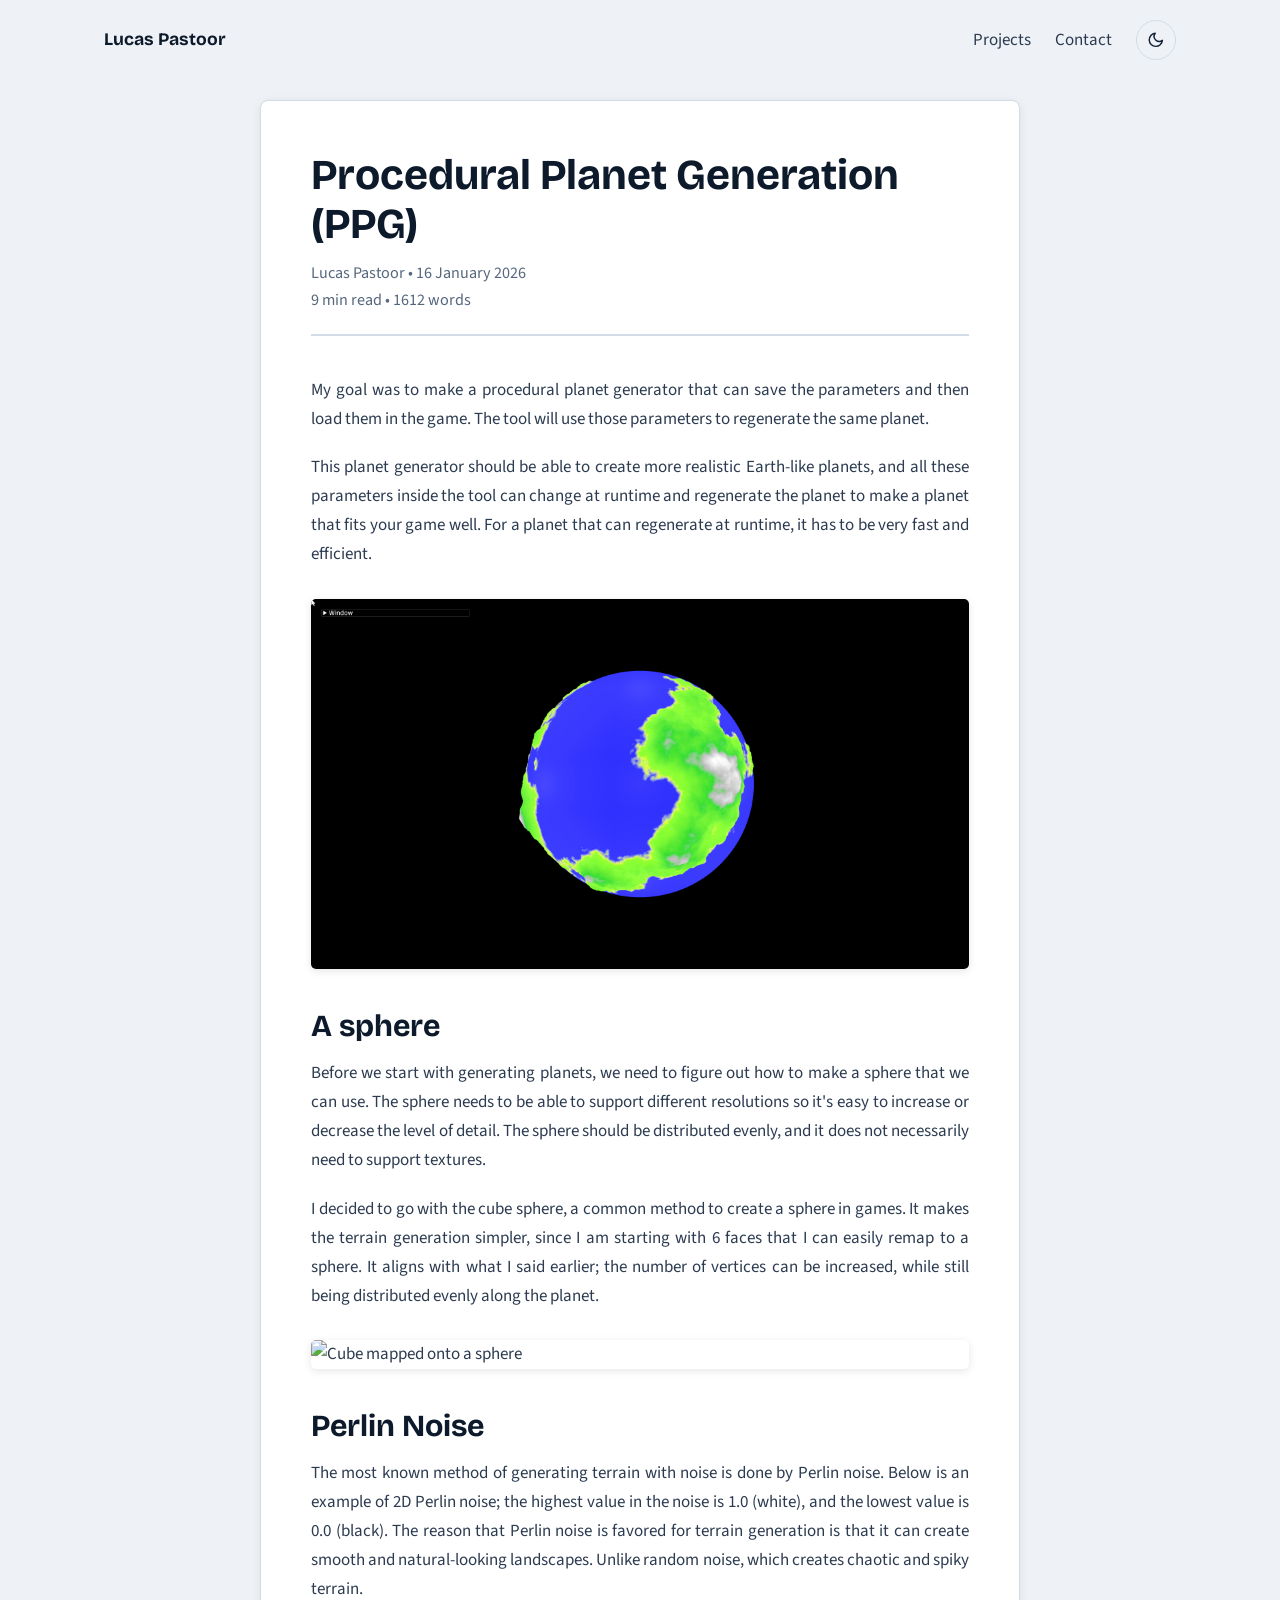
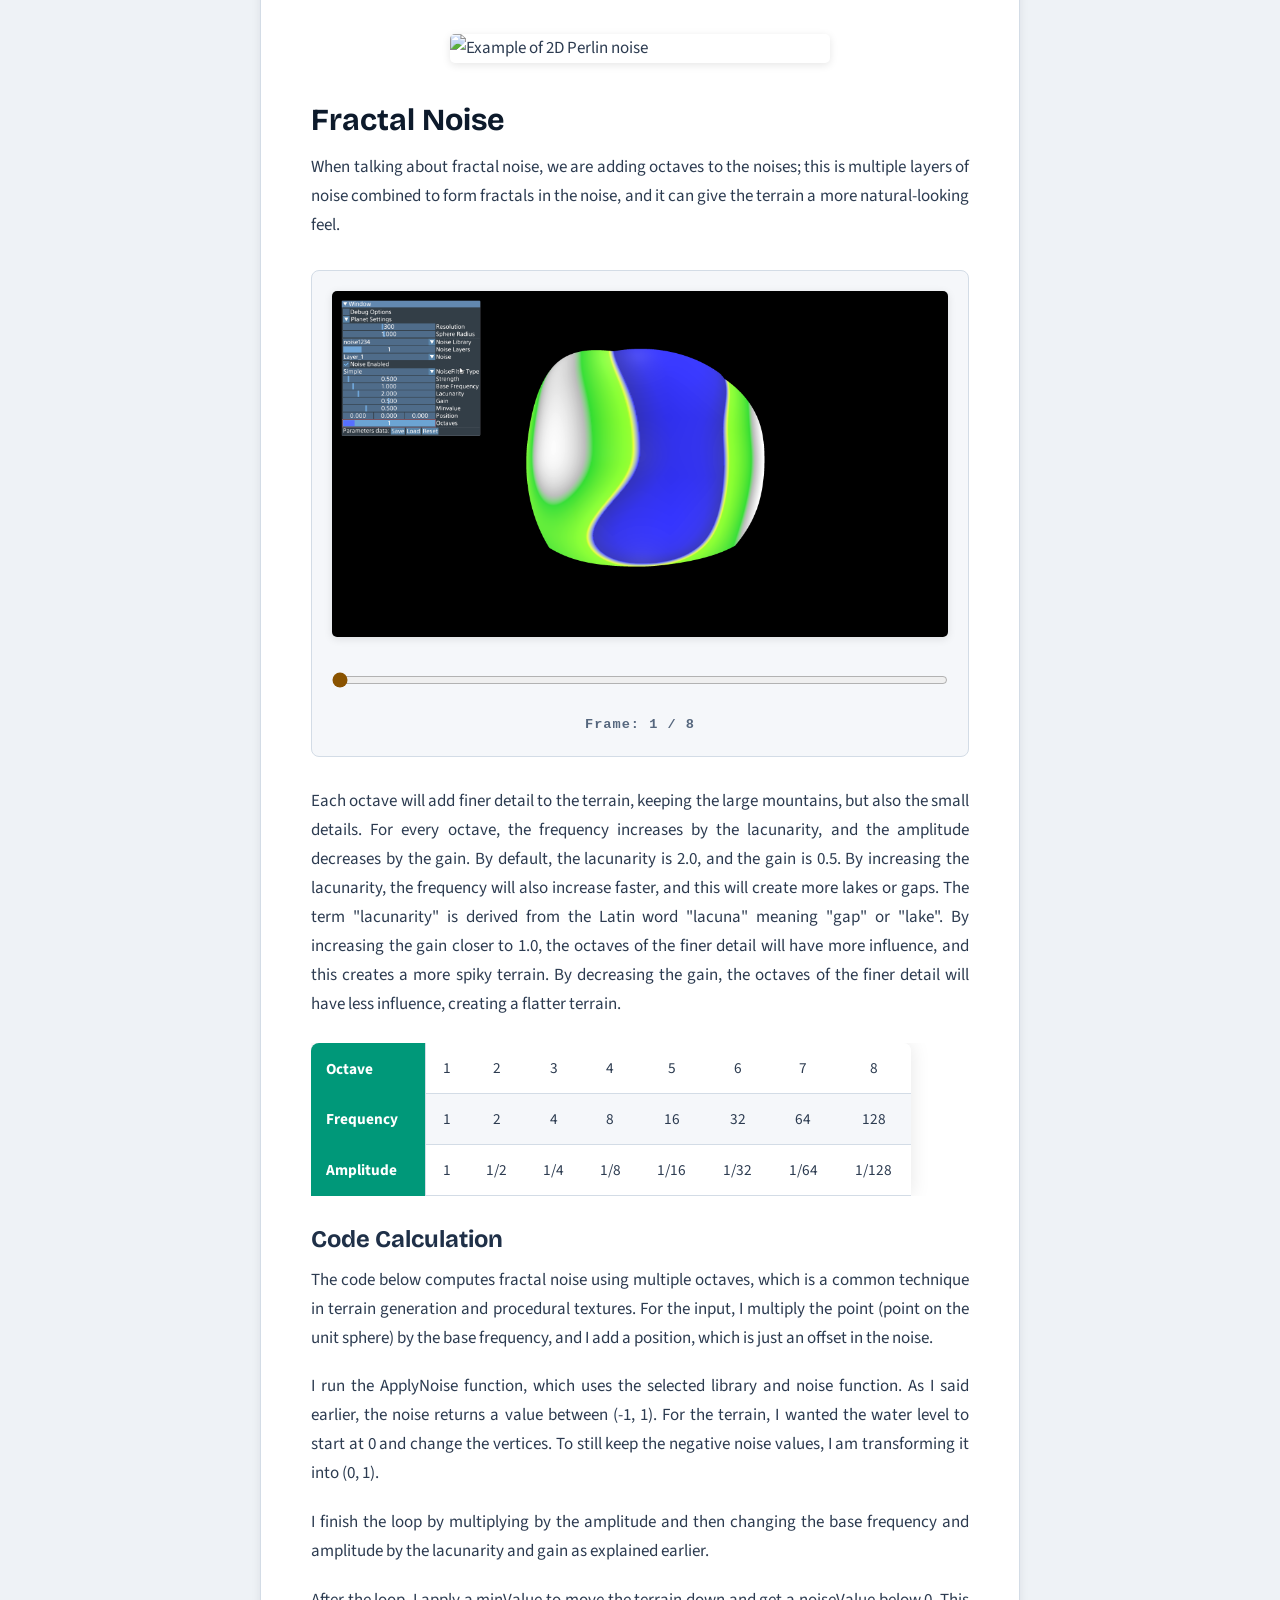
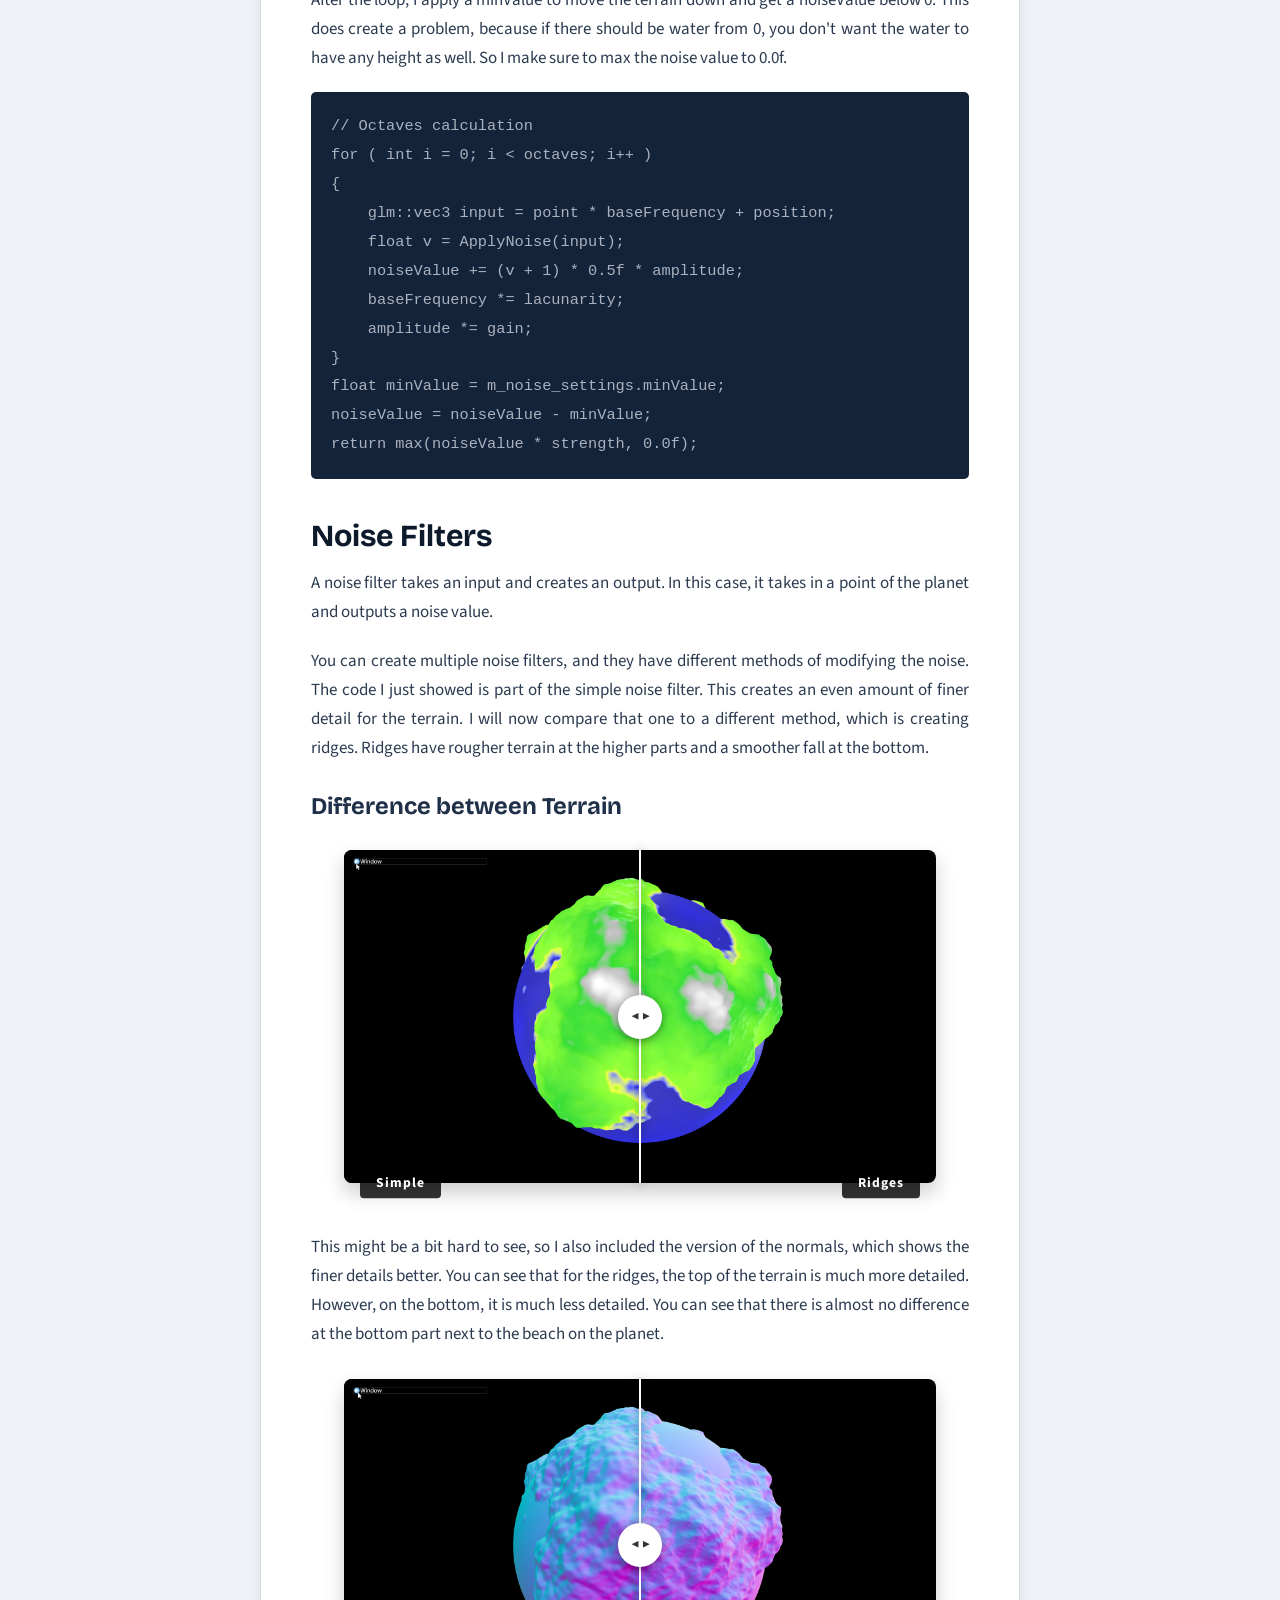
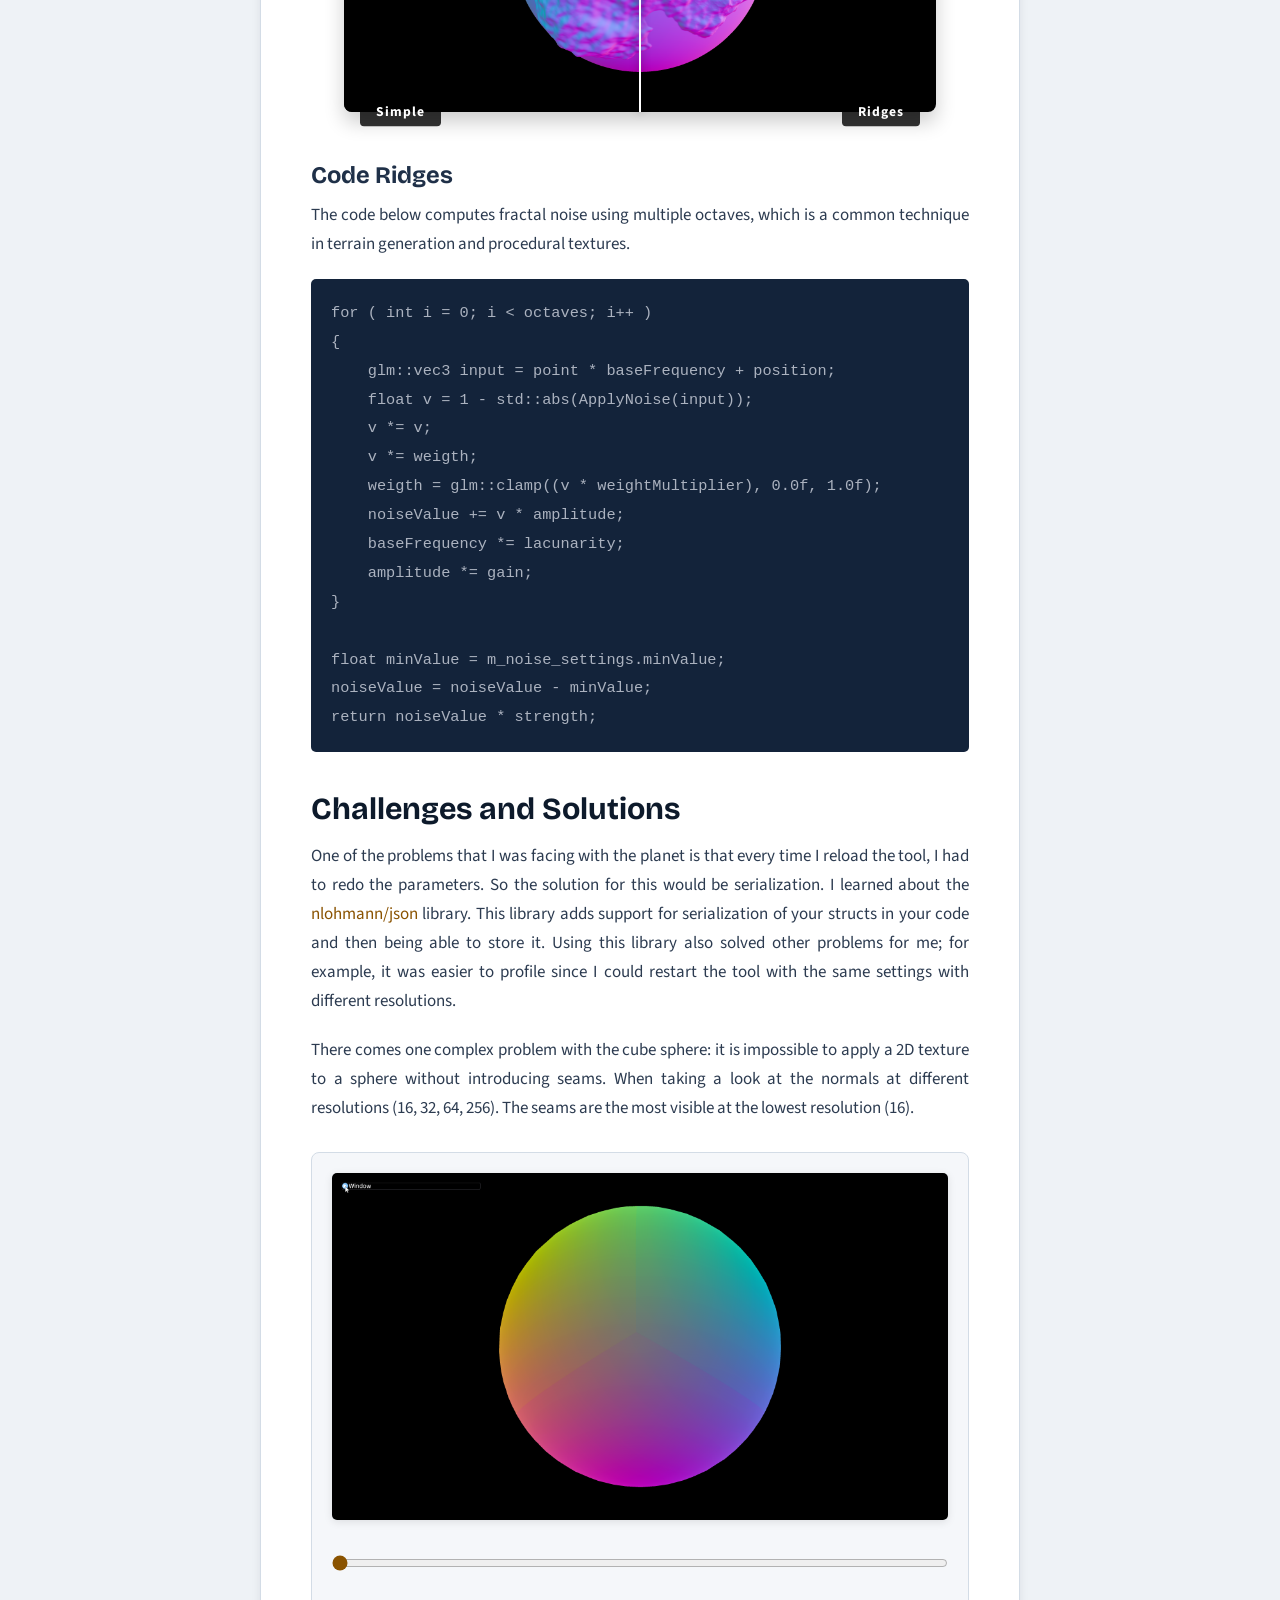
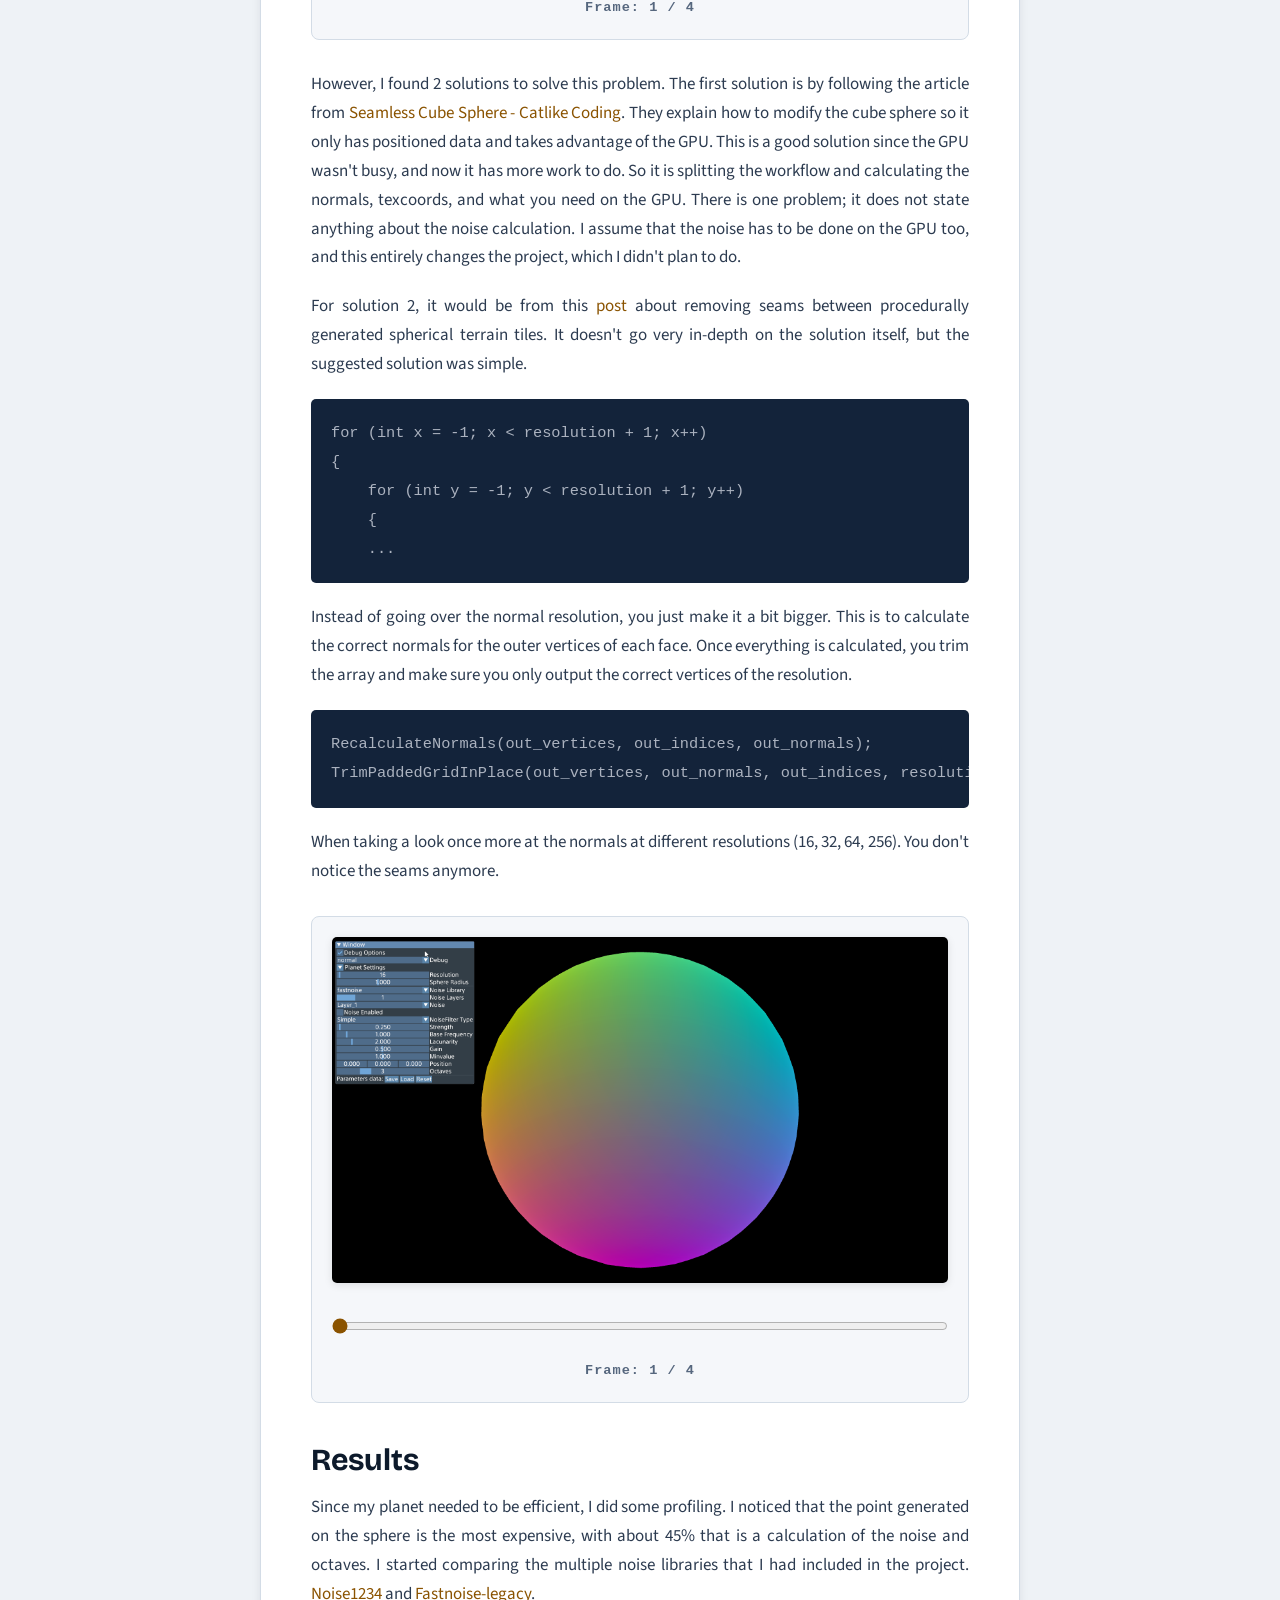
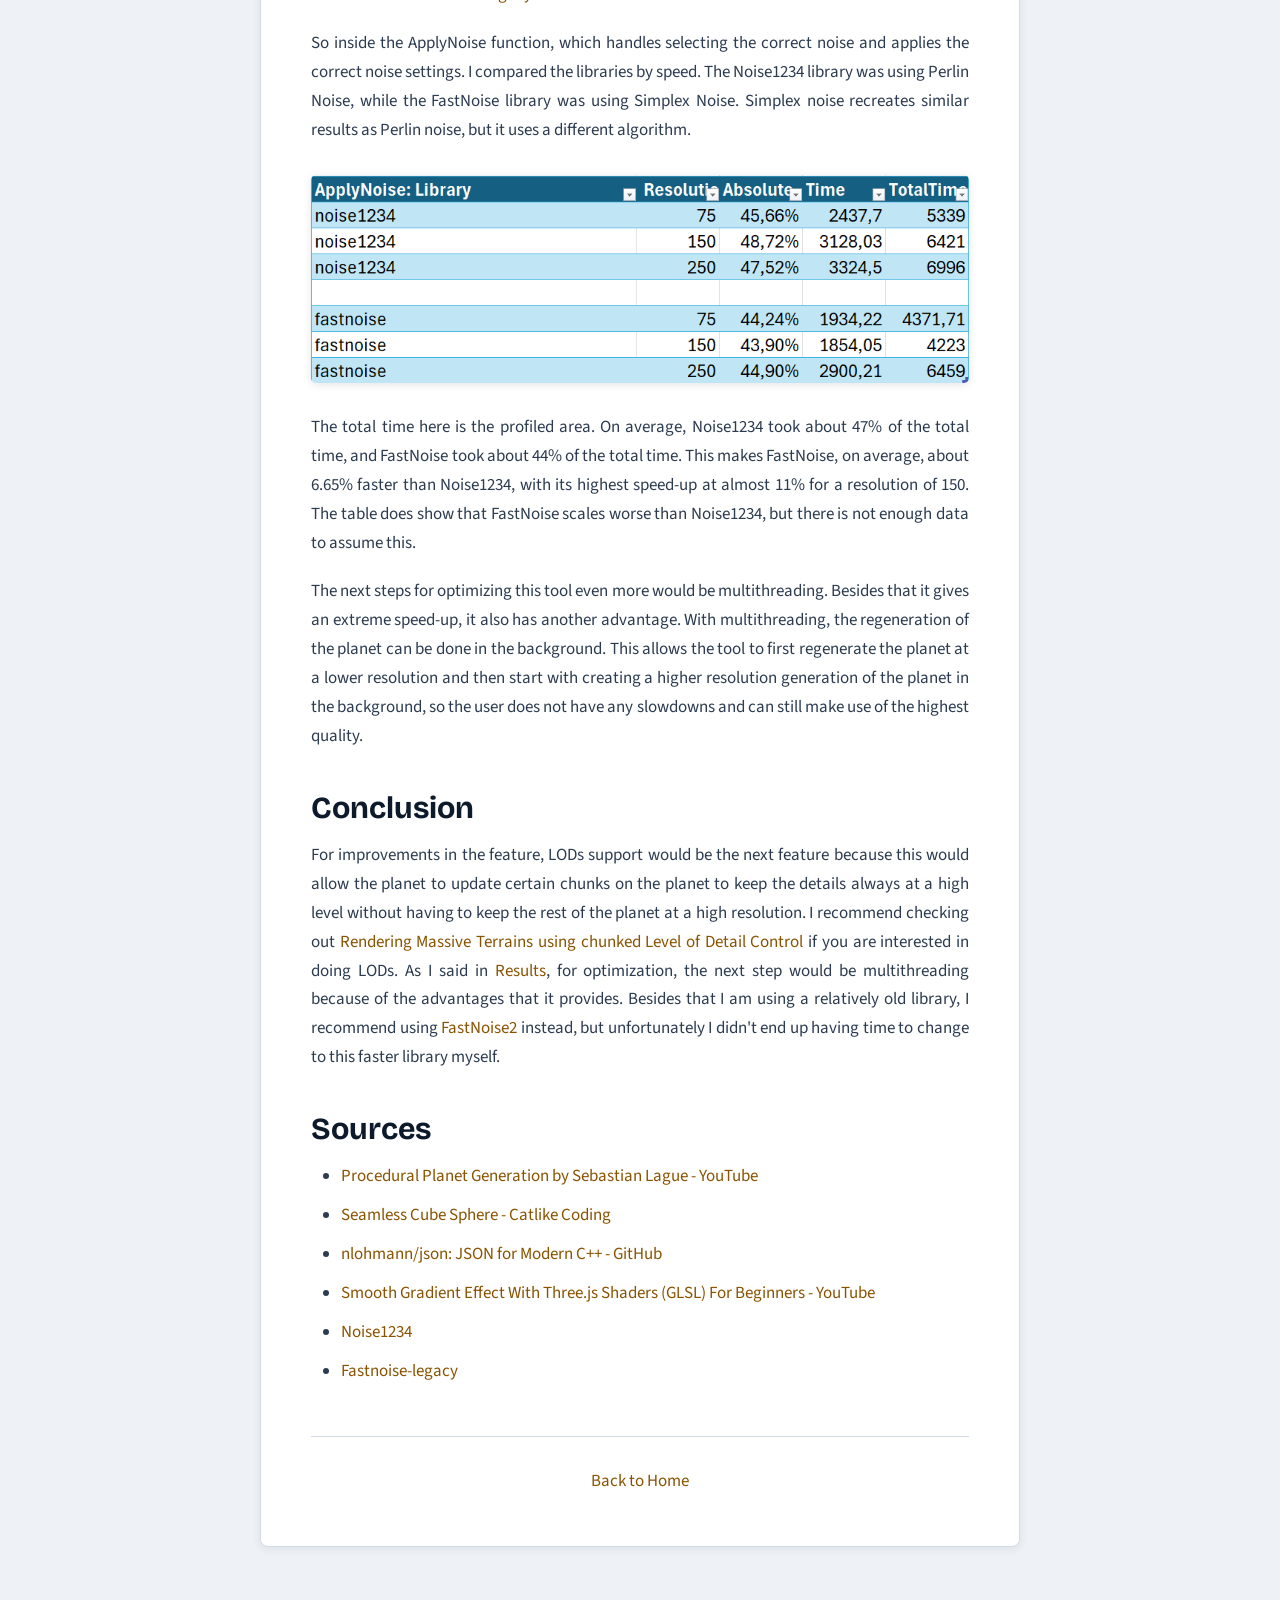
==== commit 2bc769e1: "feat: reworked the website and used own style" ====
--- a/blog/procedural-planet-generation.html
+++ b/blog/procedural-planet-generation.html
@@ -4,574 +4,267 @@
 <head>
     <meta charset="UTF-8">
     <meta name="viewport" content="width=device-width, initial-scale=1.0">
-    <title>Procedural Planet Generation (PPG) - Lucas</title>
-
-    <!-- Syntax highlighting -->
+    <title>Procedural Planet Generation (PPG) - Lucas Pastoor</title>
+
+    <!-- Theme first (blocking on purpose: no flash of the wrong theme) -->
+    <script src="../assets/js/theme-init.js"></script>
+
+    <link rel="preconnect" href="https://fonts.googleapis.com">
+    <link rel="preconnect" href="https://fonts.gstatic.com" crossorigin>
+    <link rel="stylesheet"
+        href="https://fonts.googleapis.com/css2?family=Bricolage+Grotesque:opsz,wght@12..96,600;12..96,800&family=Source+Sans+3:wght@400;600&display=swap">
+
+    <!-- Library CSS BEFORE our own, so our rules win when they conflict -->
     <link rel="stylesheet"
         href="https://cdnjs.cloudflare.com/ajax/libs/highlight.js/11.9.0/styles/atom-one-dark.min.css">
-    <script src="https://cdnjs.cloudflare.com/ajax/libs/highlight.js/11.9.0/highlight.min.js"></script>
-    <script src="https://cdnjs.cloudflare.com/ajax/libs/highlight.js/11.9.0/languages/cpp.min.js"></script>
-
-    <style>
-        * {
-            margin: 0;
-            padding: 0;
-            box-sizing: border-box;
-        }
-
-        body {
-            font-family: -apple-system, BlinkMacSystemFont, 'Segoe UI', Roboto, Oxygen, Ubuntu, Cantarell, sans-serif;
-            line-height: 1.7;
-            color: #333;
-            background: #f5f5f5;
-        }
-
-        .container {
-            max-width: 800px;
-            margin: 0 auto;
-            padding: 40px 20px;
-        }
-
-        .back-link {
-            display: inline-block;
-            color: #3498db;
-            text-decoration: none;
-            margin-bottom: 30px;
-            transition: color 0.3s;
-        }
-
-        .back-link:hover {
-            color: #2980b9;
-        }
-
-        article {
-            background: white;
-            padding: 50px;
-            border-radius: 8px;
-            box-shadow: 0 2px 10px rgba(0, 0, 0, 0.1);
-        }
-
-        header {
-            margin-bottom: 40px;
-            border-bottom: 2px solid #ecf0f1;
-            padding-bottom: 20px;
-        }
-
-        h1 {
-            font-size: 2.5em;
-            margin-bottom: 10px;
-            color: #2c3e50;
-        }
-
-        .meta {
-            color: #7f8c8d;
-            font-size: 0.95em;
-        }
-
-        .content {
-            color: #444;
-        }
-
-        .content h2 {
-            font-size: 1.8em;
-            color: #2c3e50;
-            margin-top: 40px;
-            margin-bottom: 15px;
-        }
-
-        .content h3 {
-            font-size: 1.4em;
-            color: #34495e;
-            margin-top: 30px;
-            margin-bottom: 12px;
-        }
-
-        .content p {
-            margin-bottom: 20px;
-            text-align: justify;
-        }
-
-        .content code {
-            background: #f8f9fa;
-            padding: 2px 6px;
-            border-radius: 3px;
-            font-family: 'Cascadia Mono', 'Courier New', monospace;
-            font-size: 0.9em;
-        }
-
-        .content pre {
-            background: #2c3e50;
-            color: #ecf0f1;
-            padding: 20px;
-            border-radius: 5px;
-            overflow-x: auto;
-            margin: 20px 0;
-        }
-
-        .content pre code {
-            background: none;
-            padding: 0;
-            color: #abb2bf;
-            font-family: 'Cascadia Mono', 'Consolas', 'Courier New', monospace;
-            font-size: 0.9em;
-        }
-
-        .content img {
-            max-width: 100%;
-            height: auto;
-            display: block;
-            margin: 30px auto;
-            border-radius: 5px;
-            box-shadow: 0 2px 8px rgba(0, 0, 0, 0.1);
-        }
-
-        .content ul,
-        .content ol {
-            margin-left: 30px;
-            margin-bottom: 20px;
-        }
-
-        .content li {
-            margin-bottom: 10px;
-        }
-
-        footer {
-            margin-top: 50px;
-            padding-top: 30px;
-            border-top: 1px solid #ecf0f1;
-            text-align: center;
-            color: #7f8c8d;
-        }
-
-        @media (max-width: 768px) {
-            article {
-                padding: 30px 20px;
-            }
-
-            h1 {
-                font-size: 2em;
-            }
-
-            .content h2 {
-                font-size: 1.5em;
-            }
-        }
-
-        /* Slider stuff for comparisng tool */
-        * {
-            box-sizing: border-box;
-        }
-
-        body {
-            display: flex;
-            justify-content: center;
-            align-items: center;
-            min-height: 100vh;
-            background: #f0f0f0;
-            margin: 0;
-            font-family: sans-serif;
-        }
-
-        .image-compare-container {
-            display: grid;
-            position: relative;
-            width: 90%;
-            max-width: 800px;
-            border-radius: 8px;
-            overflow: hidden;
-            box-shadow: 0 10px 20px rgba(0, 0, 0, 0.2);
-            line-height: 0;
-        }
-
-        /* Stack everything in the same grid cell */
-        .image-compare-container>* {
-            grid-area: 1 / 1;
-        }
-
-        .image-compare-container {
-            display: grid;
-            position: relative;
-            width: 90%;
-            max-width: 800px;
-            border-radius: 8px;
-            overflow: hidden;
-            box-shadow: 0 10px 20px rgba(0, 0, 0, 0.2);
-            line-height: 0;
-        }
-
-        .image-compare-container>* {
-            grid-area: 1 / 1;
-        }
-
-        /* Images */
-        .image-a {
-            z-index: 2;
-            clip-path: inset(0 calc(100% - var(--pos)) 0 0);
-        }
-
-        .image-b {
-            z-index: 1;
-        }
-
-        /* Labels - Moved to the bottom */
-        .label {
-            position: absolute;
-            /* Position at the very bottom edge of the image */
-            top: 100%;
-            /* -50% moves it up to sit perfectly on the line.
-           0% would sit below the line.
-           Adjust the second value (e.g., -20% or 10%) to move it exactly where you want.
-        */
-            transform: translateY(-50%);
-
-            padding: 0.5rem 1rem;
-            background: rgba(0, 0, 0, 0.8);
-            /* Slightly darker for better contrast against background */
-            color: white;
-            border-radius: 4px;
-            font-size: 0.85rem;
-            font-weight: bold;
-            text-transform: uppercase;
-            letter-spacing: 1px;
-            pointer-events: none;
-            line-height: 1;
-            z-index: 20;
-            user-select: none;
-        }
-
-        .label-before {
-            left: 1rem;
-        }
-
-        .label-after {
-            right: 1rem;
-        }
-
-        /* Since the labels now "hang" below the container, 
-       we need to add some margin to the bottom of the container 
-       so they don't overlap other content on your page.
-    */
-        .image-compare-container {
-            /* ... existing styles ... */
-            margin-bottom: 30px;
-            overflow: visible;
-            /* CRITICAL: Allows labels to show outside the rounded corners */
-        }
-
-        /* Slider Controls */
-        .slider-handle {
-            position: absolute;
-            top: 0;
-            bottom: 0;
-            left: var(--pos);
-            width: 2px;
-            background: white;
-            z-index: 10;
-            /* Above images, below labels */
-            transform: translateX(-50%);
-            pointer-events: none;
-            box-shadow: 0 0 8px rgba(0, 0, 0, 0.5);
-        }
-
-        .slider-input {
-            position: absolute;
-            width: 100%;
-            height: 100%;
-            z-index: 30;
-            /* Highest z-index to capture all touch/mouse events */
-            opacity: 0;
-            cursor: ew-resize;
-        }
-
-        .handle-circle {
-            position: absolute;
-            top: 50%;
-            left: 50%;
-            transform: translate(-50%, -50%);
-            width: 44px;
-            height: 44px;
-            background: white;
-            border-radius: 50%;
-            display: flex;
-            justify-content: center;
-            align-items: center;
-            box-shadow: 0 2px 10px rgba(0, 0, 0, 0.4);
-            color: #333;
-            font-size: 14px;
-            font-weight: bold;
-
-            /* --- Frame Scrubber Tool (Unique Styles) --- */
-            .frame-scrubber-wrapper {
-                max-width: 100%;
-                margin: 30px 0;
-                padding: 20px;
-                background: #f8f9fa;
-                border-radius: 8px;
-                text-align: center;
-                border: 1px solid #ecf0f1;
-            }
-
-            .scrubber-target {
-                max-width: 100%;
-                height: auto;
-                display: block;
-                margin: 0 auto 20px auto;
-                border-radius: 5px;
-                box-shadow: 0 2px 8px rgba(0, 0, 0, 0.1);
-            }
-
-            /* Using standard sizing and colors without the appearance reset */
-            .scrubber-input {
-                width: 100%;
-                margin: 15px 0;
-                cursor: pointer;
-                /* We use accent-color for a modern, standard way to theme sliders */
-                accent-color: #3498db;
-            }
-
-            .frame-counter-label {
-                font-size: 0.85rem;
-                color: #7f8c8d;
-                font-family: 'Cascadia Mono', 'Courier New', monospace;
-                font-weight: bold;
-                text-transform: uppercase;
-                letter-spacing: 1px;
-                display: block;
-                margin-top: 10px;
-            }
-
-        }
-
-        .custom-table {
-            border-collapse: collapse;
-            /* Removes the double border look */
-            margin: 25px 0;
-            font-size: 0.9em;
-            font-family: 'Segoe UI', Tahoma, Geneva, Verdana, sans-serif;
-            min-width: 600px;
-            box-shadow: 0 0 20px rgba(0, 0, 0, 0.1);
-            border-radius: 8px 8px 0 0;
-            overflow: hidden;
-            /* Ensures the border-radius works */
-        }
-
-        /* Style for the first column (the headers) */
-        .custom-table th {
-            background-color: #009879;
-            color: #ffffff;
-            text-align: left;
-            font-weight: bold;
-            padding: 12px 15px;
-            border-right: 1px solid #dddddd;
-        }
-
-        /* Style for the data cells */
-        .custom-table td {
-            padding: 12px 15px;
-            text-align: center;
-            background-color: #ffffff;
-            border-bottom: 1px solid #dddddd;
-        }
-
-        /* Alternating row colors for better readability */
-        .custom-table tr:nth-of-type(even) td {
-            background-color: #f3f3f3;
-        }
-    </style>
+
+    <!-- Shared + blog-post styles -->
+    <link rel="stylesheet" href="../assets/css/base.css">
+    <link rel="stylesheet" href="../assets/css/components/site-header.css">
+    <link rel="stylesheet" href="../assets/css/post.css">
+
+    <!-- Only the components THIS post uses -->
+    <link rel="stylesheet" href="../assets/css/components/compare-slider.css">
+    <link rel="stylesheet" href="../assets/css/components/frame-scrubber.css">
+    <link rel="stylesheet" href="../assets/css/components/data-table.css">
+
+    <!-- `defer`: download in parallel, run in this order after the HTML is parsed -->
+    <script defer src="https://cdnjs.cloudflare.com/ajax/libs/highlight.js/11.9.0/highlight.min.js"></script>
+    <script defer src="../assets/js/post.js"></script>
+    <script defer src="../assets/js/components/theme-toggle.js"></script>
+    <script defer src="../assets/js/components/reading-time.js"></script>
+    <script defer src="../assets/js/components/compare-slider.js"></script>
+    <script defer src="../assets/js/components/frame-scrubber.js"></script>
 </head>
 
-<body>
+<body class="page-post">
+    <header class="site-header">
+        <a class="site-header__brand" href="../index.html">Lucas Pastoor</a>
+        <nav class="site-header__nav" aria-label="Main">
+            <a href="../index.html#projects">Projects</a>
+            <a href="../index.html#contact">Contact</a>
+            <button class="theme-toggle" type="button" data-theme-toggle aria-label="Switch theme">
+                <!-- Sun: shown in dark mode (switch to light) -->
+                <svg class="theme-toggle__sun" viewBox="0 0 24 24" fill="none" stroke="currentColor" stroke-width="2"
+                    stroke-linecap="round" aria-hidden="true">
+                    <circle cx="12" cy="12" r="4" />
+                    <path
+                        d="M12 2v2M12 20v2M4.9 4.9l1.4 1.4M17.7 17.7l1.4 1.4M2 12h2M20 12h2M4.9 19.1l1.4-1.4M17.7 6.3l1.4-1.4" />
+                </svg>
+                <!-- Moon: shown in light mode (switch to dark) -->
+                <svg class="theme-toggle__moon" viewBox="0 0 24 24" fill="none" stroke="currentColor" stroke-width="2"
+                    stroke-linecap="round" stroke-linejoin="round" aria-hidden="true">
+                    <path d="M21 12.8A9 9 0 1 1 11.2 3a7 7 0 0 0 9.8 9.8z" />
+                </svg>
+            </button>
+        </nav>
+    </header>
+
     <div class="container">
-        <a href="../index.html" class="back-link">← Back to Home</a>
-
-        <article>
-            <header>
+
+        <article class="card article">
+            <header class="article-header">
                 <h1>Procedural Planet Generation (PPG)</h1>
                 <div class="meta">
-                    <span>Lucas Pastoor</span> • <span>Date 16/01/2026</span>
-                    <div class="article-meta"><span id="reading-time">Calculating...</span></div>
+                    <span>Lucas Pastoor</span> • <time datetime="2026-01-16">16 January 2026</time>
+                    <div data-reading-time>Calculating...</div>
                 </div>
             </header>
 
-            <div class="content">
+            <div class="content" data-reading-source>
                 <!-- Introduction -->
                 <p>
-                    My goal was to make a procedural planet generator that can save the parameters and then load them in
-                    the game. The tool will use those parameters to regenerate the same planet.
-                <p></p>
-                This planet generator should be able to create more realistic Earth-like planets, and all these
-                parameters inside the tool can change at runtime and regenerate the planet to make a planet that fits
-                your game well. For a planet that can regenerate at runtime, it has to be very fast and efficient.
-                <img src="\assets\media\images\earth_w8_mountains2.png"" alt=" Image">
-                </p>
-
-                <!-- Main Content Sections -->
+                    My goal was to make a procedural planet generator that can save the parameters and then load them
+                    in the game. The tool will use those parameters to regenerate the same planet.
+                </p>
+                <p>
+                    This planet generator should be able to create more realistic Earth-like planets, and all these
+                    parameters inside the tool can change at runtime and regenerate the planet to make a planet that
+                    fits your game well. For a planet that can regenerate at runtime, it has to be very fast and
+                    efficient.
+                </p>
+                <img src="../assets/media/ppg/earth_w8_mountains2.png" alt="Generated Earth-like planet with mountains">
+
                 <h2>A sphere</h2>
                 <p>
-                    Before we start with generating planets, we need to figure out how to make a sphere that we can use.
-                    The sphere needs to be able to support different resolutions so it's easy to increase or decrease
-                    the level of detail. The sphere should be distributed evenly, and it does not necessarily need to
-                    support textures.
-                <p></p>
-                I decided to go with the cube sphere, a common method to create a sphere in games. It makes the terrain
-                generation simpler, since I am starting with 6 faces that I can easily remap to a sphere.
-                It aligns with what I said earlier; the number of vertices can be increased, while still being
-                distributed evenly along the planet.
-                <img src="https://acko.net/files/making-worlds/planets-1-cubemap.png"" alt=" Image">
-                </p>
+                    Before we start with generating planets, we need to figure out how to make a sphere that we can
+                    use. The sphere needs to be able to support different resolutions so it's easy to increase or
+                    decrease the level of detail. The sphere should be distributed evenly, and it does not necessarily
+                    need to support textures.
+                </p>
+                <p>
+                    I decided to go with the cube sphere, a common method to create a sphere in games. It makes the
+                    terrain generation simpler, since I am starting with 6 faces that I can easily remap to a sphere.
+                    It aligns with what I said earlier; the number of vertices can be increased, while still being
+                    distributed evenly along the planet.
+                </p>
+                <img src="https://acko.net/files/making-worlds/planets-1-cubemap.png" alt="Cube mapped onto a sphere">
 
                 <h2>Perlin Noise</h2>
                 <p>
                     The most known method of generating terrain with noise is done by Perlin noise. Below is an example
                     of 2D Perlin noise; the highest value in the noise is 1.0 (white), and the lowest value is 0.0
-                    (black). The reason that Perlin noise is favored for terrain generation is that it can create smooth
-                    and natural-looking landscapes.
-                    Unlike random noise, which creates chaotic and spiky terrain.
-
-                    <img src="https://th.bing.com/th/id/OIP.Q7QFj-Rtk6oScT25MX6AzwAAAA?w=145&h=150&c=7&r=0&o=7&dpr=1.5&pid=1.7&rm=3"" width="
-                        380" alt="Image">
-                </p>
+                    (black). The reason that Perlin noise is favored for terrain generation is that it can create
+                    smooth and natural-looking landscapes. Unlike random noise, which creates chaotic and spiky
+                    terrain.
+                </p>
+                <img src="https://th.bing.com/th/id/OIP.Q7QFj-Rtk6oScT25MX6AzwAAAA?w=145&h=150&c=7&r=0&o=7&dpr=1.5&pid=1.7&rm=3"
+                    width="380" alt="Example of 2D Perlin noise">
 
                 <h2>Fractal Noise</h2>
                 <p>
                     When talking about fractal noise, we are adding octaves to the noises; this is multiple layers of
                     noise combined to form fractals in the noise, and it can give the terrain a more natural-looking
                     feel.
-                <div class="frame-scrubber-wrapper"
-                    data-frames="/assets/media/images/octaves/1_octave.png,/assets/media/images/octaves/2_octaves.png,/assets/media/images/octaves/3_octaves.png,/assets/media/images/octaves/4_octaves.png,/assets/media/images/octaves/5_octaves.png,/assets/media/images/octaves/6_octaves.png,/assets/media/images/octaves/7_octaves.png,/assets/media/images/octaves/8_octaves.png">
-                    <img class="scrubber-target" src="" alt="Sequence 2">
-                    <input type="range" class="scrubber-input" min="0" value="0" step="1">
-                    <div class="frame-counter-label">
-                        Frame: <span class="scrubber-current">1</span> / <span class="scrubber-total">0</span>
-                    </div>
-                </div>
-
-                </p>
-                Each octave will add finer detail to the terrain, keeping the large mountains, but also the small
-                details. For every octave, the frequency increases by the lacunarity, and the amplitude decreases by the
-                gain. By default, the lacunarity is 2.0, and the gain is 0.5. By increasing the lacunarity, the
-                frequency will also increase faster, and this will create more lakes or gaps. The term "lacunarity" is
-                derived from the Latin word "lacuna" meaning "gap" or "lake". By increasing the gain closer to 1.0, the
-                octaves of the finer detail will have more influence, and this creates a more spiky terrain. By
-                decreasing the gain, the octaves of the finer detail will have less influence, creating a flatter
-                terrain.
-                </p>
-
-                <table class="custom-table">
-                    <tr>
-                        <th>Octave</th>
-                        <td>1</td>
-                        <td>2</td>
-                        <td>3</td>
-                        <td>4</td>
-                        <td>5</td>
-                        <td>6</td>
-                        <td>7</td>
-                        <td>8</td>
-                    </tr>
-                    <tr>
-                        <th>Frequency</th>
-                        <td>1</td>
-                        <td>2</td>
-                        <td>4</td>
-                        <td>8</td>
-                        <td>16</td>
-                        <td>32</td>
-                        <td>64</td>
-                        <td>128</td>
-                    </tr>
-                    <tr>
-                        <th>Amplitude</th>
-                        <td>1</td>
-                        <td>1/2</td>
-                        <td>1/4</td>
-                        <td>1/8</td>
-                        <td>1/16</td>
-                        <td>1/32</td>
-                        <td>1/64</td>
-                        <td>1/128</td>
-                    </tr>
-                </table>
+                </p>
+
+                <div class="frame-scrubber" data-frame-scrubber
+                    data-frames="../assets/media/ppg/octaves/1_octave.png,../assets/media/ppg/octaves/2_octaves.png,../assets/media/ppg/octaves/3_octaves.png,../assets/media/ppg/octaves/4_octaves.png,../assets/media/ppg/octaves/5_octaves.png,../assets/media/ppg/octaves/6_octaves.png,../assets/media/ppg/octaves/7_octaves.png,../assets/media/ppg/octaves/8_octaves.png">
+                    <img class="frame-scrubber__image" alt="Planet terrain with an increasing number of noise octaves">
+                    <input type="range" class="frame-scrubber__input" aria-label="Number of octaves">
+                    <span class="frame-scrubber__counter">
+                        Frame: <span class="frame-scrubber__current">1</span> / <span
+                            class="frame-scrubber__total">0</span>
+                    </span>
+                </div>
+
+                <p>
+                    Each octave will add finer detail to the terrain, keeping the large mountains, but also the small
+                    details. For every octave, the frequency increases by the lacunarity, and the amplitude decreases
+                    by the gain. By default, the lacunarity is 2.0, and the gain is 0.5. By increasing the lacunarity,
+                    the frequency will also increase faster, and this will create more lakes or gaps. The term
+                    "lacunarity" is derived from the Latin word "lacuna" meaning "gap" or "lake". By increasing the
+                    gain closer to 1.0, the octaves of the finer detail will have more influence, and this creates a
+                    more spiky terrain. By decreasing the gain, the octaves of the finer detail will have less
+                    influence, creating a flatter terrain.
+                </p>
+
+                <div class="table-scroll">
+                    <table class="data-table">
+                        <tr>
+                            <th scope="row">Octave</th>
+                            <td>1</td>
+                            <td>2</td>
+                            <td>3</td>
+                            <td>4</td>
+                            <td>5</td>
+                            <td>6</td>
+                            <td>7</td>
+                            <td>8</td>
+                        </tr>
+                        <tr>
+                            <th scope="row">Frequency</th>
+                            <td>1</td>
+                            <td>2</td>
+                            <td>4</td>
+                            <td>8</td>
+                            <td>16</td>
+                            <td>32</td>
+                            <td>64</td>
+                            <td>128</td>
+                        </tr>
+                        <tr>
+                            <th scope="row">Amplitude</th>
+                            <td>1</td>
+                            <td>1/2</td>
+                            <td>1/4</td>
+                            <td>1/8</td>
+                            <td>1/16</td>
+                            <td>1/32</td>
+                            <td>1/64</td>
+                            <td>1/128</td>
+                        </tr>
+                    </table>
+                </div>
 
                 <h3>Code Calculation</h3>
                 <p>
-                    The code below computes fractal noise using multiple octaves, which is a common technique in terrain
-                    generation and procedural textures. For the input, I multiply the point (point on the unit sphere)
-                    by the base frequency, and I add a position, which is just an offset in the noise.
-                <p></p>
-                I run the ApplyNoise function, which uses the selected library and noise function. As I said earlier,
-                the noise returns a value between (-1, 1). For the terrain, I wanted the water level to start at 0 and
-                change the vertices. To still keep the negative noise values, I am transforming it into (0, 1).
-                <p></p>
-                I finish the loop by multiplying by the amplitude and then changing the base frequency and amplitude by
-                the lacunarity and gain as explained earlier.
-                <p></p>
-                After the loop, I apply a minValue to move the terrain down and get a noiseValue below 0. This does
-                create a problem, because if there should be water from 0, you don't want the water to have any height
-                as well. So I make sure to max the noise value to 0.0f.
+                    The code below computes fractal noise using multiple octaves, which is a common technique in
+                    terrain generation and procedural textures. For the input, I multiply the point (point on the unit
+                    sphere) by the base frequency, and I add a position, which is just an offset in the noise.
+                </p>
+                <p>
+                    I run the ApplyNoise function, which uses the selected library and noise function. As I said
+                    earlier, the noise returns a value between (-1, 1). For the terrain, I wanted the water level to
+                    start at 0 and change the vertices. To still keep the negative noise values, I am transforming it
+                    into (0, 1).
+                </p>
+                <p>
+                    I finish the loop by multiplying by the amplitude and then changing the base frequency and
+                    amplitude by the lacunarity and gain as explained earlier.
+                </p>
+                <p>
+                    After the loop, I apply a minValue to move the terrain down and get a noiseValue below 0. This does
+                    create a problem, because if there should be water from 0, you don't want the water to have any
+                    height as well. So I make sure to max the noise value to 0.0f.
                 </p>
 
                 <pre><code class="language-cpp">// Octaves calculation
 for ( int i = 0; i < octaves; i++ )
 {
-			glm::vec3 input = point * baseFrequency + position;
-			float v = ApplyNoise(input);
-			noiseValue += (v + 1) * 0.5f * amplitude;
-			baseFrequency *= lacunarity;
-			amplitude *= gain;
+    glm::vec3 input = point * baseFrequency + position;
+    float v = ApplyNoise(input);
+    noiseValue += (v + 1) * 0.5f * amplitude;
+    baseFrequency *= lacunarity;
+    amplitude *= gain;
 }
 float minValue = m_noise_settings.minValue;
 noiseValue = noiseValue - minValue;
-return max(noiseValue * strength, 0.0f);
-}                </code></pre>
+return max(noiseValue * strength, 0.0f);</code></pre>
 
                 <h2>Noise Filters</h2>
-                A noise filter takes an input and creates an output. In this case, it takes in a point of the planet and
-                outputs a noise value.
-                <p></p>
-                You can create multiple noise filters, and they have different methods of modifying the noise. The code
-                I just showed is part of the simple noise filter. This creates an even amount of finer detail for the
-                terrain. I will now compare that one to a different method, which is creating ridges. Ridges have
-                rougher terrain at the higher parts and a smoother fall at the bottom.
+                <p>
+                    A noise filter takes an input and creates an output. In this case, it takes in a point of the
+                    planet and outputs a noise value.
+                </p>
+                <p>
+                    You can create multiple noise filters, and they have different methods of modifying the noise. The
+                    code I just showed is part of the simple noise filter. This creates an even amount of finer detail
+                    for the terrain. I will now compare that one to a different method, which is creating ridges.
+                    Ridges have rougher terrain at the higher parts and a smoother fall at the bottom.
+                </p>
 
                 <h3>Difference between Terrain</h3>
 
-                <div class="image-compare-container" style="--pos: 50%;">
-
-                    <img src="\assets\media\images\sr\sr_ridge1.png" alt="After" class="image-b">
-                    <img src="\assets\media\images\sr\sr_simple2.png" alt="Before" class="image-a">
-
-                    <span class="label label-before">Simple</span>
-                    <span class="label label-after">Ridges</span>
-
-                    <div class="slider-handle">
-                        <div class="handle-line"></div>
-                        <div class="handle-circle">&#9664; &#9654;</div>
+                <div class="compare-slider" data-compare-slider>
+                    <img src="../assets/media/ppg/sr/sr_ridge1.png" alt="Terrain with the ridges noise filter"
+                        class="compare-slider__b">
+                    <img src="../assets/media/ppg/sr/sr_simple2.png" alt="Terrain with the simple noise filter"
+                        class="compare-slider__a">
+
+                    <span class="compare-slider__label compare-slider__label--a">Simple</span>
+                    <span class="compare-slider__label compare-slider__label--b">Ridges</span>
+
+                    <div class="compare-slider__handle">
+                        <div class="compare-slider__circle" aria-hidden="true">&#9664; &#9654;</div>
                     </div>
 
-                    <input type="range" min="0" max="100" value="50" class="slider-input">
-                </div>
-
-                This might be a bit hard to see, so I also included the version of the normals, which shows the finer
-                details better. You can see that for the ridges, the top of the terrain is much more detailed. However,
-                on the bottom, it is much less detailed. You can see that there is almost no difference at the bottom
-                part next to the beach on the planet.
-
-
-                <div class="image-compare-container" style="--pos: 50%;">
-
-                    <img src="\assets\media\images\sr\sr_ridge1_normal.png" alt="After" class="image-b">
-                    <img src="\assets\media\images\sr\sr_simple2_normal.png" alt="Before" class="image-a">
-
-                    <span class="label label-before">Simple</span>
-                    <span class="label label-after">Ridges</span>
-
-                    <div class="slider-handle">
-                        <div class="handle-line"></div>
-                        <div class="handle-circle">&#9664; &#9654;</div>
+                    <input type="range" min="0" max="100" value="50" class="compare-slider__input"
+                        aria-label="Compare simple and ridges terrain">
+                </div>
+
+                <p>
+                    This might be a bit hard to see, so I also included the version of the normals, which shows the
+                    finer details better. You can see that for the ridges, the top of the terrain is much more
+                    detailed. However, on the bottom, it is much less detailed. You can see that there is almost no
+                    difference at the bottom part next to the beach on the planet.
+                </p>
+
+                <div class="compare-slider" data-compare-slider>
+                    <img src="../assets/media/ppg/sr/sr_ridge1_normal.png" alt="Normals of the ridges terrain"
+                        class="compare-slider__b">
+                    <img src="../assets/media/ppg/sr/sr_simple2_normal.png" alt="Normals of the simple terrain"
+                        class="compare-slider__a">
+
+                    <span class="compare-slider__label compare-slider__label--a">Simple</span>
+                    <span class="compare-slider__label compare-slider__label--b">Ridges</span>
+
+                    <div class="compare-slider__handle">
+                        <div class="compare-slider__circle" aria-hidden="true">&#9664; &#9654;</div>
                     </div>
 
-                    <input type="range" min="0" max="100" value="50" class="slider-input">
+                    <input type="range" min="0" max="100" value="50" class="compare-slider__input"
+                        aria-label="Compare simple and ridges normals">
                 </div>
 
                 <h3>Code Ridges</h3>
@@ -582,223 +275,168 @@
 
                 <pre><code class="language-cpp">for ( int i = 0; i < octaves; i++ )
 {
-	glm::vec3 input = point * baseFrequency + position;
-	float v = 1 - std::abs(ApplyNoise(input));
-	v *= v;
-	v *= weigth;
-	weigth = glm::clamp((v * weightMultiplier), 0.0f, 1.0f);
-	noiseValue += v * amplitude;
-	baseFrequency *= lacunarity;
-	amplitude *= gain;
+    glm::vec3 input = point * baseFrequency + position;
+    float v = 1 - std::abs(ApplyNoise(input));
+    v *= v;
+    v *= weigth;
+    weigth = glm::clamp((v * weightMultiplier), 0.0f, 1.0f);
+    noiseValue += v * amplitude;
+    baseFrequency *= lacunarity;
+    amplitude *= gain;
 }
 
 float minValue = m_noise_settings.minValue;
 noiseValue = noiseValue - minValue;
-return noiseValue * strength;               </code></pre>
+return noiseValue * strength;</code></pre>
 
                 <h2>Challenges and Solutions</h2>
                 <p>
                     One of the problems that I was facing with the planet is that every time I reload the tool, I had
                     to redo the parameters. So the solution for this would be serialization. I learned about the
-                    <a href="https://github.com/nlohmann/json" target="_blank">nlohmann/json</a>
+                    <a href="https://github.com/nlohmann/json" target="_blank" rel="noopener">nlohmann/json</a>
                     library. This library adds support for serialization of your structs in your code and then being
                     able to store it. Using this library also solved other problems for me; for example, it was easier
                     to profile since I could restart the tool with the same settings with different resolutions.
-                <p></p>
-                There comes one complex problem with the cube sphere: it is impossible to apply a 2D texture to a sphere
-                without introducing seams. When taking a look at the normals at different resolutions (16, 32, 64, 256).
-                The seams are the most visible at the lowest resolution (16).
-                <div class="frame-scrubber-wrapper"
-                    data-frames="/assets/media/images/seams/resolution_16_normal.png,/assets/media/images/seams/resolution_32_normal.png,/assets/media/images/seams/resolution_64_normal.png,/assets/media/images/seams/resolution_256_normal.png">
-                    <img class="scrubber-target" src="" alt="Sequence 1">
-                    <input type="range" class="scrubber-input" min="0" value="0" step="1">
-                    <div class="frame-counter-label">
-                        Frame: <span class="scrubber-current">1</span> / <span class="scrubber-total">0</span>
-                    </div>
-                </div>
-
-                However, I found 2 solutions to solve this problem. The first solution is by following the article from
-                <a href="https://catlikecoding.com/unity/tutorials/procedural-meshes/seamless-cube-sphere/"
-                    target="blank">Seamless Cube Sphere - Catlike Coding</a>.
-                They explain how to modify the cube sphere so it only has positioned data and takes advantage of the
-                GPU. This is a good solution since the GPU wasn't busy, and now it has more work to do. So it is
-                splitting the workflow and calculating the normals, texcoords, and what you need on the GPU. There is
-                one problem; it does not state anything about the noise calculation. I assume that the noise has to be
-                done on the GPU too, and this entirely changes the project, which I didn't plan to do.
-                <p></p>
-                For solution 2, it would be from this
-                <a href="https://gamedev.stackexchange.com/questions/112206/removing-seams-between-procedurally-generated-spherical-terrain-tiles"
-                    target="blank">post</a>
-                about removing seams between procedurally generated spherical terrain tiles. It doesn't go very in-depth
-                on the solution itself, but the suggested solution was simple.
+                </p>
+                <p>
+                    There comes one complex problem with the cube sphere: it is impossible to apply a 2D texture to a
+                    sphere without introducing seams. When taking a look at the normals at different resolutions (16,
+                    32, 64, 256). The seams are the most visible at the lowest resolution (16).
+                </p>
+
+                <div class="frame-scrubber" data-frame-scrubber
+                    data-frames="../assets/media/ppg/seams/resolution_16_normal.png,../assets/media/ppg/seams/resolution_32_normal.png,../assets/media/ppg/seams/resolution_64_normal.png,../assets/media/ppg/seams/resolution_256_normal.png">
+                    <img class="frame-scrubber__image"
+                        alt="Planet normals with visible seams at increasing resolutions">
+                    <input type="range" class="frame-scrubber__input" aria-label="Resolution">
+                    <span class="frame-scrubber__counter">
+                        Frame: <span class="frame-scrubber__current">1</span> / <span
+                            class="frame-scrubber__total">0</span>
+                    </span>
+                </div>
+
+                <p>
+                    However, I found 2 solutions to solve this problem. The first solution is by following the article
+                    from
+                    <a href="https://catlikecoding.com/unity/tutorials/procedural-meshes/seamless-cube-sphere/"
+                        target="_blank" rel="noopener">Seamless Cube Sphere - Catlike Coding</a>.
+                    They explain how to modify the cube sphere so it only has positioned data and takes advantage of
+                    the GPU. This is a good solution since the GPU wasn't busy, and now it has more work to do. So it
+                    is splitting the workflow and calculating the normals, texcoords, and what you need on the GPU.
+                    There is one problem; it does not state anything about the noise calculation. I assume that the
+                    noise has to be done on the GPU too, and this entirely changes the project, which I didn't plan to
+                    do.
+                </p>
+                <p>
+                    For solution 2, it would be from this
+                    <a href="https://gamedev.stackexchange.com/questions/112206/removing-seams-between-procedurally-generated-spherical-terrain-tiles"
+                        target="_blank" rel="noopener">post</a>
+                    about removing seams between procedurally generated spherical terrain tiles. It doesn't go very
+                    in-depth on the solution itself, but the suggested solution was simple.
+                </p>
 
                 <pre><code class="language-cpp">for (int x = -1; x < resolution + 1; x++)
 {
-    for (int y = -1; y < resolution + 1; y++) 
-    {             
-    ...    </code></pre>
-
-                Instead of going over the normal resolution, you just make it a bit bigger. This is to calculate the
-                correct normals for the outer vertices of each face. Once everything is calculated, you trim the array
-                and make sure you only output the correct vertices of the resolution.
-
-                <pre><code class="language-cpp">
-RecalculateNormals(out_vertices, out_indices, out_normals);
-TrimPaddedGridInPlace(out_vertices, out_normals, out_indices, resolution_padding, pad);
-                 </code></pre>
-
-                When taking a look once more at the normals at different resolutions (16, 32, 64, 256). You don't notice
-                the seams anymore.
-
-                <div class="frame-scrubber-wrapper"
-                    data-frames="/assets/media/images/no_seams/resolution_16_normal.png,/assets/media/images/no_seams/resolution_32_normal.png,/assets/media/images/no_seams/resolution_64_normal.png,/assets/media/images/no_seams/resolution_256_normal.png">
-                    <img class="scrubber-target" src="" alt="Sequence 2">
-                    <input type="range" class="scrubber-input" min="0" value="0" step="1">
-                    <div class="frame-counter-label">
-                        Frame: <span class="scrubber-current">1</span> / <span class="scrubber-total">0</span>
-                    </div>
-                </div>
-                </p>
+    for (int y = -1; y < resolution + 1; y++)
+    {
+    ...</code></pre>
+
+                <p>
+                    Instead of going over the normal resolution, you just make it a bit bigger. This is to calculate
+                    the correct normals for the outer vertices of each face. Once everything is calculated, you trim
+                    the array and make sure you only output the correct vertices of the resolution.
+                </p>
+
+                <pre><code class="language-cpp">RecalculateNormals(out_vertices, out_indices, out_normals);
+TrimPaddedGridInPlace(out_vertices, out_normals, out_indices, resolution_padding, pad);</code></pre>
+
+                <p>
+                    When taking a look once more at the normals at different resolutions (16, 32, 64, 256). You don't
+                    notice the seams anymore.
+                </p>
+
+                <div class="frame-scrubber" data-frame-scrubber
+                    data-frames="../assets/media/ppg/no_seams/resolution_16_normal.png,../assets/media/ppg/no_seams/resolution_32_normal.png,../assets/media/ppg/no_seams/resolution_64_normal.png,../assets/media/ppg/no_seams/resolution_256_normal.png">
+                    <img class="frame-scrubber__image" alt="Planet normals without seams at increasing resolutions">
+                    <input type="range" class="frame-scrubber__input" aria-label="Resolution">
+                    <span class="frame-scrubber__counter">
+                        Frame: <span class="frame-scrubber__current">1</span> / <span
+                            class="frame-scrubber__total">0</span>
+                    </span>
+                </div>
 
                 <h2 id="results">Results</h2>
                 <p>
                     Since my planet needed to be efficient, I did some profiling. I noticed that the point generated on
                     the sphere is the most expensive, with about 45% that is a calculation of the noise and octaves. I
                     started comparing the multiple noise libraries that I had included in the project.
-                    <a href="https://blog.weghos.com/love/LOVE/libraries/noise1234/" target="_blank">Noise1234</a>
+                    <a href="https://blog.weghos.com/love/LOVE/libraries/noise1234/" target="_blank"
+                        rel="noopener">Noise1234</a>
                     and
-                    <a href="https://github.com/Auburn/FastNoiseLite/tree/FastNoise-Legacy"
-                        target="_blank">Fastnoise-legacy</a>
-
-                <p></p>
-                So inside the ApplyNoise function, which handles selecting the correct noise and applies the correct
-                noise settings. I compared the libraries by speed. The Noise1234 library was using Perlin Noise, while
-                the FastNoise library was using Simplex Noise. Simplex noise recreates similar results as Perlin noise,
-                but it uses a different algorithm.
-                <img src="/assets/media/images/results/compare_applynoise_libraries.png"" alt=" Image">
-                The total time here is the profiled area. On average, Noise1234 took about 47% of the total time, and
-                FastNoise took about 44% of the total time. This makes FastNoise, on average, about 6.65% faster than
-                Noise1234, with its highest speed-up at almost 11% for a resolution of 150. The table does show that
-                FastNoise scales worse than Noise1234, but there is not enough data too assume this.
-
-                <p></p>
-                The next steps for optimizing this tool even more would be multithreading. Besides that it gives an
-                extreme speed-up, it also has another advantage. With multithreading, the regeneration of the planet can
-                be done in the background. This allows the tool to first regenerate the planet at a lower resolution and
-                then start with creating a higher resolution generation of the planet in the background, so the user
-                does not have any slowdowns and can still make use of the highest quality.
-
-
+                    <a href="https://github.com/Auburn/FastNoiseLite/tree/FastNoise-Legacy" target="_blank"
+                        rel="noopener">Fastnoise-legacy</a>.
+                </p>
+                <p>
+                    So inside the ApplyNoise function, which handles selecting the correct noise and applies the
+                    correct noise settings. I compared the libraries by speed. The Noise1234 library was using Perlin
+                    Noise, while the FastNoise library was using Simplex Noise. Simplex noise recreates similar results
+                    as Perlin noise, but it uses a different algorithm.
+                </p>
+                <img src="../assets/media/ppg/results/compare_applynoise_libraries.png"
+                    alt="Profiling results comparing Noise1234 and FastNoise">
+                <p>
+                    The total time here is the profiled area. On average, Noise1234 took about 47% of the total time,
+                    and FastNoise took about 44% of the total time. This makes FastNoise, on average, about 6.65%
+                    faster than Noise1234, with its highest speed-up at almost 11% for a resolution of 150. The table
+                    does show that FastNoise scales worse than Noise1234, but there is not enough data to assume this.
+                </p>
+                <p>
+                    The next steps for optimizing this tool even more would be multithreading. Besides that it gives an
+                    extreme speed-up, it also has another advantage. With multithreading, the regeneration of the
+                    planet can be done in the background. This allows the tool to first regenerate the planet at a
+                    lower resolution and then start with creating a higher resolution generation of the planet in the
+                    background, so the user does not have any slowdowns and can still make use of the highest quality.
                 </p>
 
                 <h2>Conclusion</h2>
                 <p>
                     For improvements in the feature, LODs support would be the next feature because this would allow
-                    the planet to update certain chunks on the planet to keep the details always at a high level without
-                    having to keep the rest of the planet at a high resolution. I recommend checking out
-                    <a href="https://tulrich.com/geekstuff/sig-notes.pdf" target="_blank">Rendering Massive Terrains
-                        using chunked Level of Detail Control</a></li>
+                    the planet to update certain chunks on the planet to keep the details always at a high level
+                    without having to keep the rest of the planet at a high resolution. I recommend checking out
+                    <a href="https://tulrich.com/geekstuff/sig-notes.pdf" target="_blank" rel="noopener">Rendering
+                        Massive Terrains using chunked Level of Detail Control</a>
                     if you are interested in doing LODs.
-                    As I said in <a href="#results">Results</a>, for optimization, the next step would be multithreading
-                    because of the advantages that it provides. Besides that I am using a relatively old library, I
-                    recommend using
-                    <a href="https://github.com/Auburn/FastNoise2" target="_blank">FastNoise2</a></li>
+                    As I said in <a href="#results">Results</a>, for optimization, the next step would be
+                    multithreading because of the advantages that it provides. Besides that I am using a relatively old
+                    library, I recommend using
+                    <a href="https://github.com/Auburn/FastNoise2" target="_blank" rel="noopener">FastNoise2</a>
                     instead, but unfortunately I didn't end up having time to change to this faster library myself.
                 </p>
 
                 <h2>Sources</h2>
                 <ul>
                     <li><a href="https://youtube.com/playlist?list=PLFt_AvWsXl0cONs3T0By4puYy6GM22ko8&si=9c0hnbmUzIcDZ6gq"
-                            target="_blank">Procedural Planet Generation
-                            by Sebastian Lague - Youtube</a></li>
+                            target="_blank" rel="noopener">Procedural Planet Generation by Sebastian Lague - YouTube</a>
+                    </li>
                     <li><a href="https://catlikecoding.com/unity/tutorials/procedural-meshes/seamless-cube-sphere/"
-                            target="_blank">Seamless Cube Sphere - Catlike Coding</a></li>
-                    <li><a href="https://github.com/nlohmann/json" target="_blank">nlohmann/json: JSON for Modern
-                            C++ - GitHub</a></li>
-                    <li><a href="https://www.youtube.com/watch?v=Ydu4epKEM3I" target="_blank">Smooth Gradient Effect
-                            With Three.js Shaders (GLSL) For Beginners - YouTube</a></li>
-                    <li><a href="https://blog.weghos.com/love/LOVE/libraries/noise1234/" target="_blank">Noise1234</a>
-                    </li>
-                    <li><a href="https://github.com/Auburn/FastNoiseLite/tree/FastNoise-Legacy"
-                            target="_blank">Fastnoise-legacy</a></li>
+                            target="_blank" rel="noopener">Seamless Cube Sphere - Catlike Coding</a></li>
+                    <li><a href="https://github.com/nlohmann/json" target="_blank" rel="noopener">nlohmann/json: JSON
+                            for
+                            Modern C++ - GitHub</a></li>
+                    <li><a href="https://www.youtube.com/watch?v=Ydu4epKEM3I" target="_blank" rel="noopener">Smooth
+                            Gradient Effect With Three.js Shaders (GLSL) For Beginners - YouTube</a></li>
+                    <li><a href="https://blog.weghos.com/love/LOVE/libraries/noise1234/" target="_blank"
+                            rel="noopener">Noise1234</a></li>
+                    <li><a href="https://github.com/Auburn/FastNoiseLite/tree/FastNoise-Legacy" target="_blank"
+                            rel="noopener">Fastnoise-legacy</a></li>
                 </ul>
             </div>
 
-            <footer>
-                <p><a href="../index.html" style="color: #3498db; text-decoration: none;">Back to Home</a></p>
+            <footer class="article-footer">
+                <p><a href="../index.html">Back to Home</a></p>
             </footer>
         </article>
     </div>
-    <!-- Initialize syntax highlighting -->
-    <script>
-        hljs.highlightAll();
-
-        // 1. Select all slider containers on the page
-        const allSliders = document.querySelectorAll('.image-compare-container');
-
-        allSliders.forEach(container => {
-            // 2. Find the specific range input inside THIS container
-            const input = container.querySelector('.slider-input');
-
-            // 3. Update the CSS variable only for THIS container
-            input.addEventListener('input', (e) => {
-                container.style.setProperty('--pos', `${e.target.value}%`);
-            });
-        });
-
-        function updateReadingTime() {
-            const wordsPerMinute = 200;
-
-            // 1. Select the container that holds your text (e.g., 'body' or a specific '.content' div)
-            const textBlock = document.body.innerText;
-
-            // 2. Clean the text and count words
-            const words = textBlock.trim().split(/\s+/).length;
-
-            // 3. Calculate minutes (rounding up)
-            const readingTime = Math.ceil(words / wordsPerMinute);
-
-            // 4. Inject it into the HTML
-            document.getElementById('reading-time').innerText = `${readingTime} min read • ${words} words`;
-        }
-
-        // Run the function when the page is fully loaded
-        window.addEventListener('DOMContentLoaded', updateReadingTime);
-
-
-        // Frames Slider
-        document.addEventListener('DOMContentLoaded', () => {
-            // 1. Find all scrubber containers on the page
-            const scrubbers = document.querySelectorAll('.frame-scrubber-wrapper');
-
-            scrubbers.forEach(container => {
-                // 2. Get the images from the data-frames attribute and turn into an array
-                const rawFrames = container.getAttribute('data-frames');
-                if (!rawFrames) return; // Skip if no frames provided
-
-                const frames = rawFrames.split(',').map(s => s.trim());
-
-                // 3. Find the internal elements for THIS specific scrubber
-                const imgElement = container.querySelector('.scrubber-target');
-                const slider = container.querySelector('.scrubber-input');
-                const currentLabel = container.querySelector('.scrubber-current');
-                const totalLabel = container.querySelector('.scrubber-total');
-
-                // 4. Initialize this specific instance
-                slider.max = frames.length - 1;
-                totalLabel.textContent = frames.length;
-                imgElement.src = frames[0];
-
-                // 5. Add the move event for this specific instance
-                slider.addEventListener('input', (e) => {
-                    const index = e.target.value;
-                    imgElement.src = frames[index];
-                    currentLabel.textContent = parseInt(index) + 1;
-                });
-            });
-        });
-
-    </script>
 </body>
 
 </html>
--- a/assets/css/base.css
+++ b/assets/css/base.css
@@ -0,0 +1,175 @@
+/* ==========================================================================
+   base.css — shared by EVERY page
+   Design tokens (variables), reset, typography and generic helpers.
+   ========================================================================== */
+
+/* --- Design tokens: DARK theme (default) ---------------------------------
+   theme-init.js sets <html data-theme="dark|light"> before the page paints.
+   Every other CSS file only uses these variables, so switching theme is
+   just swapping this set of values. */
+:root,
+[data-theme="dark"] {
+    color-scheme: dark; /* native scrollbars & form controls follow the theme */
+
+    --color-bg: #0c1727;
+    --color-surface: #13233a;
+    --color-surface-alt: #182b45;
+    --color-border: #263b58;
+    --color-text: #e6edf5;
+    --color-text-soft: #c9d4e2;
+    --color-text-muted: #91a3bb;
+    --color-heading: #f3f6fa;
+    --color-subheading: #dbe4ef;
+    --color-link: #f2c66d;
+    --color-link-hover: #ffd98f;
+    --color-accent: #f2c66d;
+    --color-on-accent: #1a1405;
+
+    --color-code-bg: #08111e;
+    --color-code-inline-bg: #1c2f4a;
+
+    /* Hero contour lines (read by noise-field.js) */
+    --contour-minor: rgba(242, 198, 109, 0.16);
+    --contour-major: rgba(242, 198, 109, 0.38);
+
+    /* Tag colours: each tag only provides a HUE, the theme decides lightness */
+    --tag-sat: 45%;
+    --tag-bg-l: 22%;
+    --tag-fg-l: 82%;
+
+    --shadow: 0 1px 3px rgba(0, 0, 0, 0.35);
+}
+
+/* --- Design tokens: LIGHT theme ------------------------------------------ */
+[data-theme="light"] {
+    color-scheme: light;
+
+    --color-bg: #eef2f6;
+    --color-surface: #ffffff;
+    --color-surface-alt: #f5f7fa;
+    --color-border: #d3dce6;
+    --color-text: #142236;
+    --color-text-soft: #2c3b50;
+    --color-text-muted: #56677e;
+    --color-heading: #0d1a2b;
+    --color-subheading: #1f3048;
+    --color-link: #8a5300;
+    --color-link-hover: #6b4000;
+    --color-accent: #8a5300;
+    --color-on-accent: #ffffff;
+
+    --color-code-bg: #13233a;
+    --color-code-inline-bg: #e3e9f0;
+
+    --contour-minor: rgba(20, 50, 90, 0.12);
+    --contour-major: rgba(20, 50, 90, 0.30);
+
+    --tag-sat: 55%;
+    --tag-bg-l: 90%;
+    --tag-fg-l: 28%;
+
+    --shadow: 0 2px 10px rgba(13, 26, 43, 0.08);
+}
+
+/* --- Theme-independent tokens -------------------------------------------- */
+:root {
+    --font-display: 'Bricolage Grotesque', 'Segoe UI', system-ui, sans-serif;
+    --font-body: 'Source Sans 3', -apple-system, BlinkMacSystemFont, 'Segoe UI', Roboto, sans-serif;
+    --font-mono: 'Cascadia Mono', Consolas, 'Courier New', monospace;
+
+    --radius: 8px;
+    --content-width: 800px;   /* reading width (blog posts) */
+    --page-width: 1120px;     /* wide pages (home) */
+}
+
+/* --- Reset --------------------------------------------------------------- */
+*,
+*::before,
+*::after {
+    margin: 0;
+    padding: 0;
+    box-sizing: border-box;
+}
+
+body {
+    font-family: var(--font-body);
+    font-size: 1.0625rem;
+    line-height: 1.6;
+    color: var(--color-text);
+    background: var(--color-bg);
+}
+
+h1,
+h2,
+h3 {
+    font-family: var(--font-display);
+    color: var(--color-heading);
+    line-height: 1.15;
+}
+
+img {
+    max-width: 100%;
+    height: auto;
+}
+
+/* --- Links --------------------------------------------------------------- */
+a {
+    color: var(--color-link);
+    text-decoration: none;
+    transition: color 0.2s;
+}
+
+a:hover {
+    color: var(--color-link-hover);
+}
+
+a:focus-visible,
+input:focus-visible,
+button:focus-visible {
+    outline: 2px solid var(--color-accent);
+    outline-offset: 3px;
+}
+
+/* Hidden until a keyboard user presses Tab: jumps past the navigation */
+.skip-link {
+    position: absolute;
+    left: 1rem;
+    top: -3rem;
+    padding: 0.5rem 1rem;
+    background: var(--color-accent);
+    color: var(--color-on-accent);
+    border-radius: var(--radius);
+    z-index: 100;
+}
+
+.skip-link:focus {
+    top: 1rem;
+}
+
+/* --- Layout helpers ------------------------------------------------------ */
+.container {
+    max-width: var(--content-width);
+    margin: 0 auto;
+    padding: 60px 20px;
+}
+
+.card {
+    background: var(--color-surface);
+    padding: 40px;
+    border: 1px solid var(--color-border);
+    border-radius: var(--radius);
+    box-shadow: var(--shadow);
+}
+
+@media (max-width: 768px) {
+    .card {
+        padding: 30px 20px;
+    }
+}
+
+@media (prefers-reduced-motion: reduce) {
+    * {
+        transition: none !important;
+        animation: none !important;
+    }
+}
--- a/assets/css/components/site-header.css
+++ b/assets/css/components/site-header.css
@@ -0,0 +1,66 @@
+/* ==========================================================================
+   Site header — brand on the left, links + theme toggle on the right.
+   Used on every page.
+   ========================================================================== */
+
+.site-header {
+    position: relative;
+    z-index: 5;
+    max-width: var(--page-width);
+    margin: 0 auto;
+    padding: 1.25rem 1.5rem;
+    display: flex;
+    align-items: center;
+    justify-content: space-between;
+    gap: 1rem;
+}
+
+.site-header__brand {
+    font-family: var(--font-display);
+    font-weight: 700;
+    font-size: 1.1rem;
+    color: var(--color-heading);
+    white-space: nowrap;
+}
+
+.site-header__nav {
+    display: flex;
+    align-items: center;
+    gap: 1.5rem;
+}
+
+.site-header__nav a {
+    color: var(--color-text-soft);
+}
+
+.site-header__nav a:hover {
+    color: var(--color-link);
+}
+
+/* --- Theme toggle -------------------------------------------------------- */
+.theme-toggle {
+    display: inline-grid;
+    place-items: center;
+    width: 2.5rem;
+    height: 2.5rem;
+    border: 1px solid var(--color-border);
+    border-radius: 50%;
+    background: transparent;
+    color: var(--color-text);
+    cursor: pointer;
+}
+
+.theme-toggle:hover {
+    border-color: var(--color-accent);
+}
+
+.theme-toggle svg {
+    width: 1.1rem;
+    height: 1.1rem;
+}
+
+/* Show the icon of the theme you would switch TO */
+[data-theme="dark"] .theme-toggle__moon,
+[data-theme="light"] .theme-toggle__sun {
+    display: none;
+}
--- a/assets/css/post.css
+++ b/assets/css/post.css
@@ -0,0 +1,123 @@
+/* ==========================================================================
+   post.css — shared by every blog post in /blog/
+   Typography for long-form articles. Widgets (sliders etc.) are NOT here;
+   a post links the component CSS files it actually uses.
+   ========================================================================== */
+
+.page-post {
+    line-height: 1.7;
+}
+
+.page-post .container {
+    padding-top: 20px;
+}
+
+.article {
+    padding: 50px;
+}
+
+.article-header {
+    margin-bottom: 40px;
+    border-bottom: 2px solid var(--color-border);
+    padding-bottom: 20px;
+}
+
+.article-header h1 {
+    font-size: 2.5em;
+    margin-bottom: 10px;
+    color: var(--color-heading);
+}
+
+.meta {
+    color: var(--color-text-muted);
+    font-size: 0.95em;
+}
+
+/* --- Article body -------------------------------------------------------- */
+.content {
+    color: var(--color-text-soft);
+}
+
+.content h2 {
+    font-size: 1.8em;
+    color: var(--color-heading);
+    margin-top: 40px;
+    margin-bottom: 15px;
+}
+
+.content h3 {
+    font-size: 1.4em;
+    color: var(--color-subheading);
+    margin-top: 30px;
+    margin-bottom: 12px;
+}
+
+.content p {
+    margin-bottom: 20px;
+    text-align: justify;
+}
+
+.content ul,
+.content ol {
+    margin-left: 30px;
+    margin-bottom: 20px;
+}
+
+.content li {
+    margin-bottom: 10px;
+}
+
+/* Images that sit directly in the article (not inside a widget) */
+.content > img {
+    display: block;
+    margin: 30px auto;
+    border-radius: 5px;
+    box-shadow: 0 2px 8px rgba(0, 0, 0, 0.1);
+}
+
+/* --- Code ---------------------------------------------------------------- */
+.content code {
+    background: var(--color-code-inline-bg);
+    padding: 2px 6px;
+    border-radius: 3px;
+    font-family: var(--font-mono);
+    font-size: 0.9em;
+}
+
+.content pre {
+    background: var(--color-code-bg);
+    color: #e6edf5;
+    padding: 20px;
+    border-radius: 5px;
+    overflow-x: auto;
+    margin: 20px 0;
+}
+
+.content pre code {
+    background: none;
+    padding: 0;
+    color: #abb2bf;
+}
+
+/* --- Footer -------------------------------------------------------------- */
+.article-footer {
+    margin-top: 50px;
+    padding-top: 30px;
+    border-top: 1px solid var(--color-border);
+    text-align: center;
+    color: var(--color-text-muted);
+}
+
+@media (max-width: 768px) {
+    .article {
+        padding: 30px 20px;
+    }
+
+    .article-header h1 {
+        font-size: 2em;
+    }
+
+    .content h2 {
+        font-size: 1.5em;
+    }
+}
--- a/assets/css/components/compare-slider.css
+++ b/assets/css/components/compare-slider.css
@@ -0,0 +1,104 @@
+/* ==========================================================================
+   Compare slider — drag to reveal image A over image B.
+   Driven by ONE CSS variable, --pos (0%–100%), set by compare-slider.js.
+   ========================================================================== */
+
+.compare-slider {
+    --pos: 50%;
+    display: grid;
+    position: relative;
+    width: 90%;
+    max-width: 800px;
+    margin: 30px auto 50px;   /* bottom space: labels hang below the image */
+    border-radius: var(--radius);
+    box-shadow: 0 10px 20px rgba(0, 0, 0, 0.2);
+    line-height: 0;
+}
+
+/* Stack images, handle and input in the same grid cell */
+.compare-slider > * {
+    grid-area: 1 / 1;
+}
+
+.compare-slider img {
+    width: 100%;
+    border-radius: var(--radius);
+}
+
+/* Image A is clipped from the right, so B shows through */
+.compare-slider__a {
+    z-index: 2;
+    clip-path: inset(0 calc(100% - var(--pos)) 0 0);
+}
+
+.compare-slider__b {
+    z-index: 1;
+}
+
+/* Labels sit on the bottom edge */
+.compare-slider__label {
+    position: absolute;
+    top: 100%;
+    transform: translateY(-50%);
+    padding: 0.5rem 1rem;
+    background: rgba(0, 0, 0, 0.8);
+    color: white;
+    border-radius: 4px;
+    font-size: 0.85rem;
+    font-weight: bold;
+    letter-spacing: 1px;
+    line-height: 1;
+    pointer-events: none;
+    user-select: none;
+    z-index: 20;
+}
+
+.compare-slider__label--a { left: 1rem; }
+.compare-slider__label--b { right: 1rem; }
+
+/* The vertical white line */
+.compare-slider__handle {
+    position: absolute;
+    top: 0;
+    bottom: 0;
+    left: var(--pos);
+    width: 2px;
+    background: white;
+    transform: translateX(-50%);
+    box-shadow: 0 0 8px rgba(0, 0, 0, 0.5);
+    pointer-events: none;
+    z-index: 10;
+}
+
+.compare-slider__circle {
+    position: absolute;
+    top: 50%;
+    left: 50%;
+    transform: translate(-50%, -50%);
+    width: 44px;
+    height: 44px;
+    background: white;
+    border-radius: 50%;
+    display: flex;
+    justify-content: center;
+    align-items: center;
+    box-shadow: 0 2px 10px rgba(0, 0, 0, 0.4);
+    color: #333;
+    font-size: 14px;
+    font-weight: bold;
+}
+
+/* Invisible range input on top that captures mouse/touch/keyboard */
+.compare-slider__input {
+    position: absolute;
+    width: 100%;
+    height: 100%;
+    opacity: 0;
+    cursor: ew-resize;
+    z-index: 30;
+}
+
+/* The input is invisible, so show keyboard focus on the handle circle */
+.compare-slider:has(.compare-slider__input:focus-visible) .compare-slider__circle {
+    outline: 3px solid var(--color-link);
+}
--- a/assets/css/components/frame-scrubber.css
+++ b/assets/css/components/frame-scrubber.css
@@ -0,0 +1,37 @@
+/* ==========================================================================
+   Frame scrubber — a range slider that steps through a list of images.
+   The frame list lives in the HTML (data-frames); frame-scrubber.js wires it.
+   ========================================================================== */
+
+.frame-scrubber {
+    margin: 30px 0;
+    padding: 20px;
+    background: var(--color-surface-alt);
+    border: 1px solid var(--color-border);
+    border-radius: var(--radius);
+    text-align: center;
+}
+
+.frame-scrubber__image {
+    display: block;
+    margin: 0 auto 20px;
+    border-radius: 5px;
+    box-shadow: 0 2px 8px rgba(0, 0, 0, 0.1);
+}
+
+.frame-scrubber__input {
+    width: 100%;
+    margin: 15px 0;
+    cursor: pointer;
+    accent-color: var(--color-link);
+}
+
+.frame-scrubber__counter {
+    display: block;
+    margin-top: 10px;
+    font-family: var(--font-mono);
+    font-size: 0.85rem;
+    font-weight: bold;
+    letter-spacing: 1px;
+    color: var(--color-text-muted);
+}
--- a/assets/css/components/data-table.css
+++ b/assets/css/components/data-table.css
@@ -0,0 +1,39 @@
+/* ==========================================================================
+   Data table — horizontal table where the first column holds the headers.
+   Wrapped in .table-scroll so wide tables scroll on phones instead of
+   stretching the whole page.
+   ========================================================================== */
+
+.table-scroll {
+    overflow-x: auto;
+    margin: 25px 0;
+}
+
+.data-table {
+    border-collapse: collapse;
+    min-width: 600px;
+    font-size: 0.9em;
+    box-shadow: 0 0 20px rgba(0, 0, 0, 0.1);
+    border-radius: var(--radius) var(--radius) 0 0;
+    overflow: hidden;
+}
+
+.data-table th {
+    background-color: #009879;
+    color: #ffffff;
+    text-align: left;
+    font-weight: bold;
+    padding: 12px 15px;
+    border-right: 1px solid var(--color-border);
+}
+
+.data-table td {
+    padding: 12px 15px;
+    text-align: center;
+    background-color: var(--color-surface);
+    border-bottom: 1px solid var(--color-border);
+}
+
+.data-table tr:nth-of-type(even) td {
+    background-color: var(--color-surface-alt);
+}
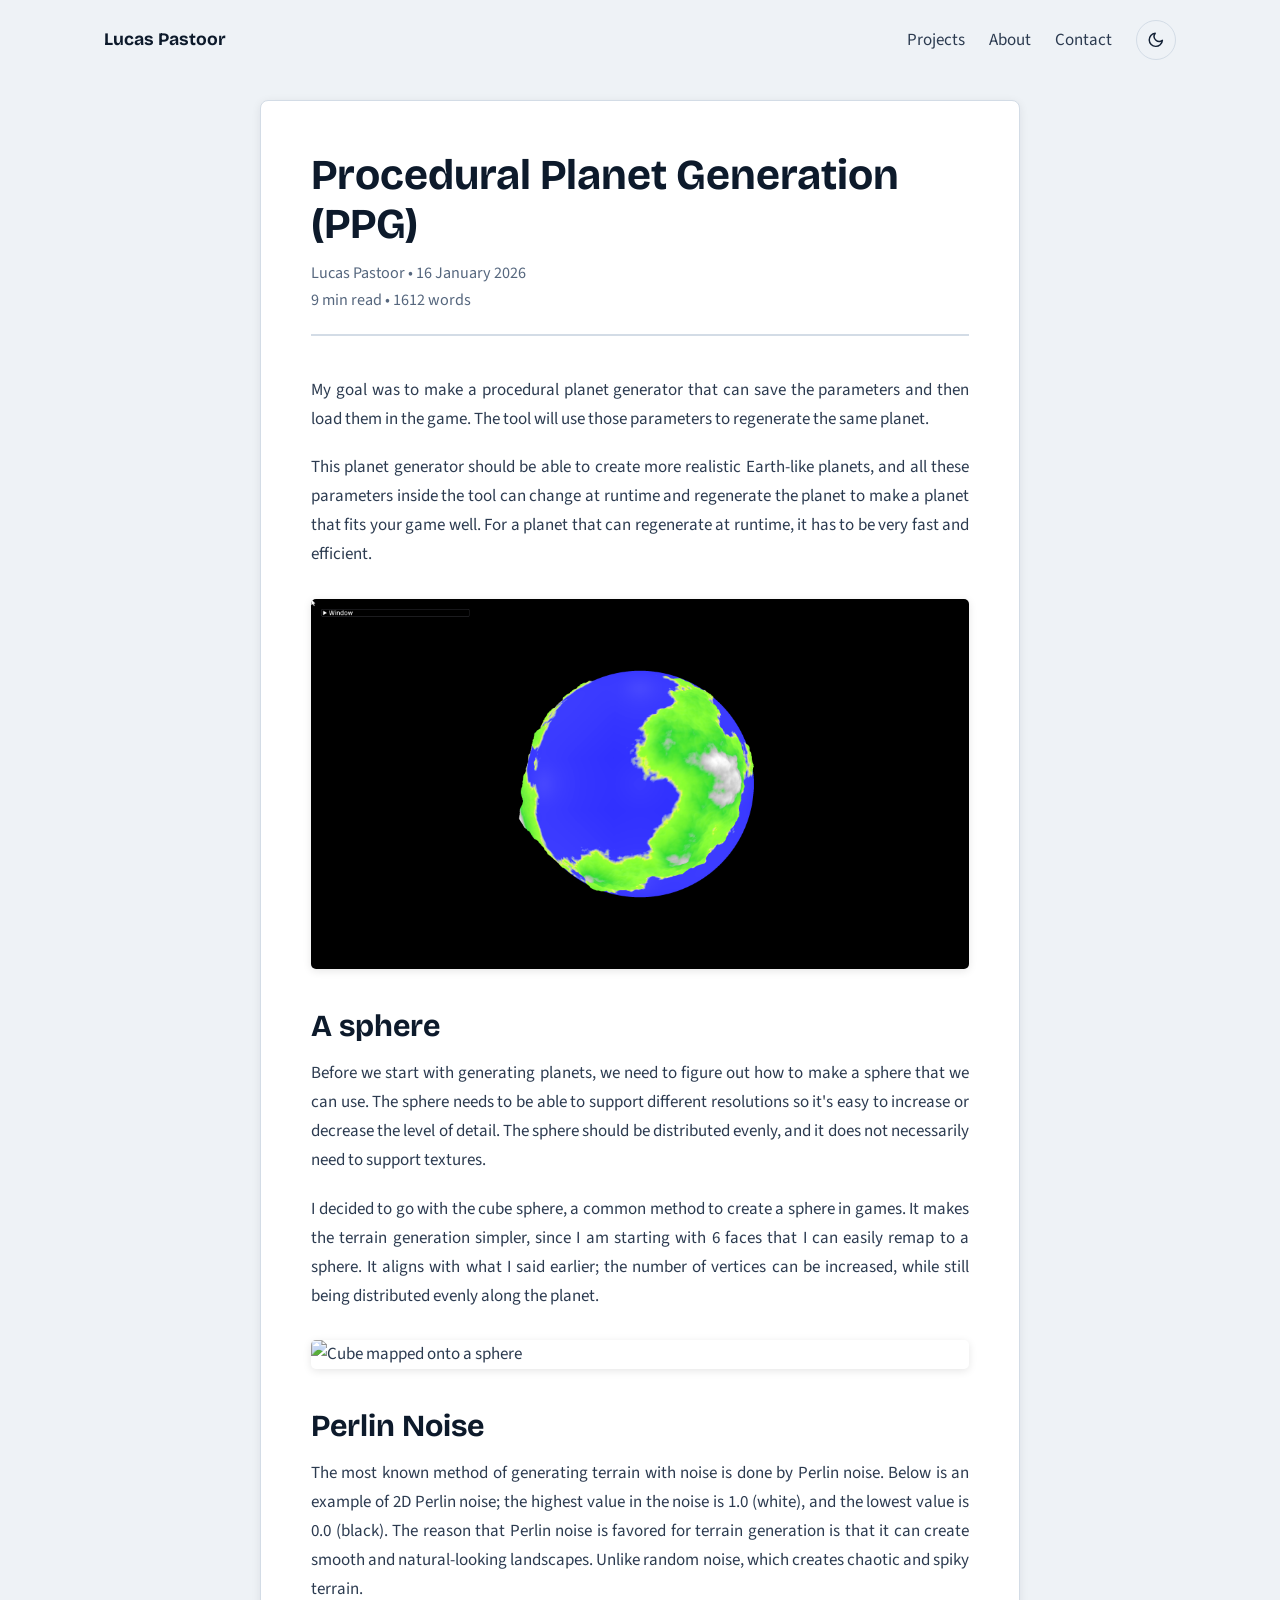
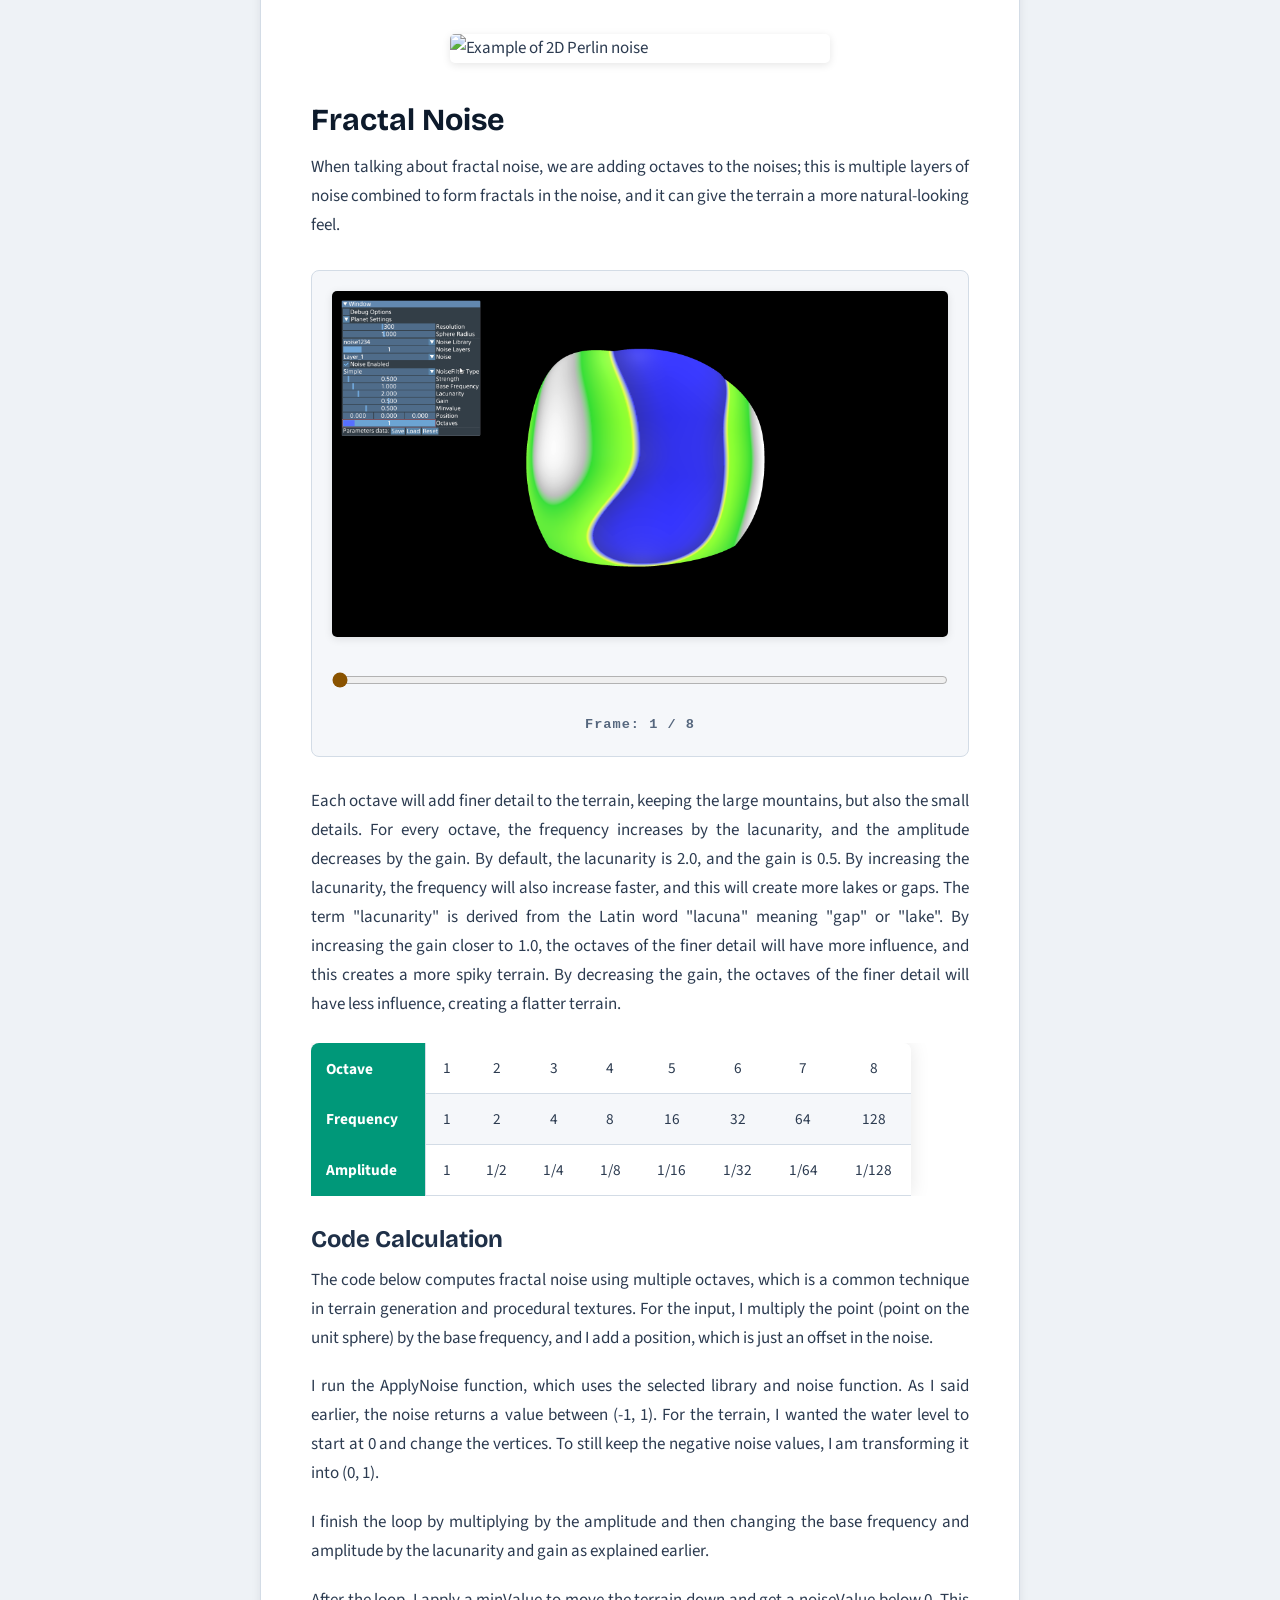
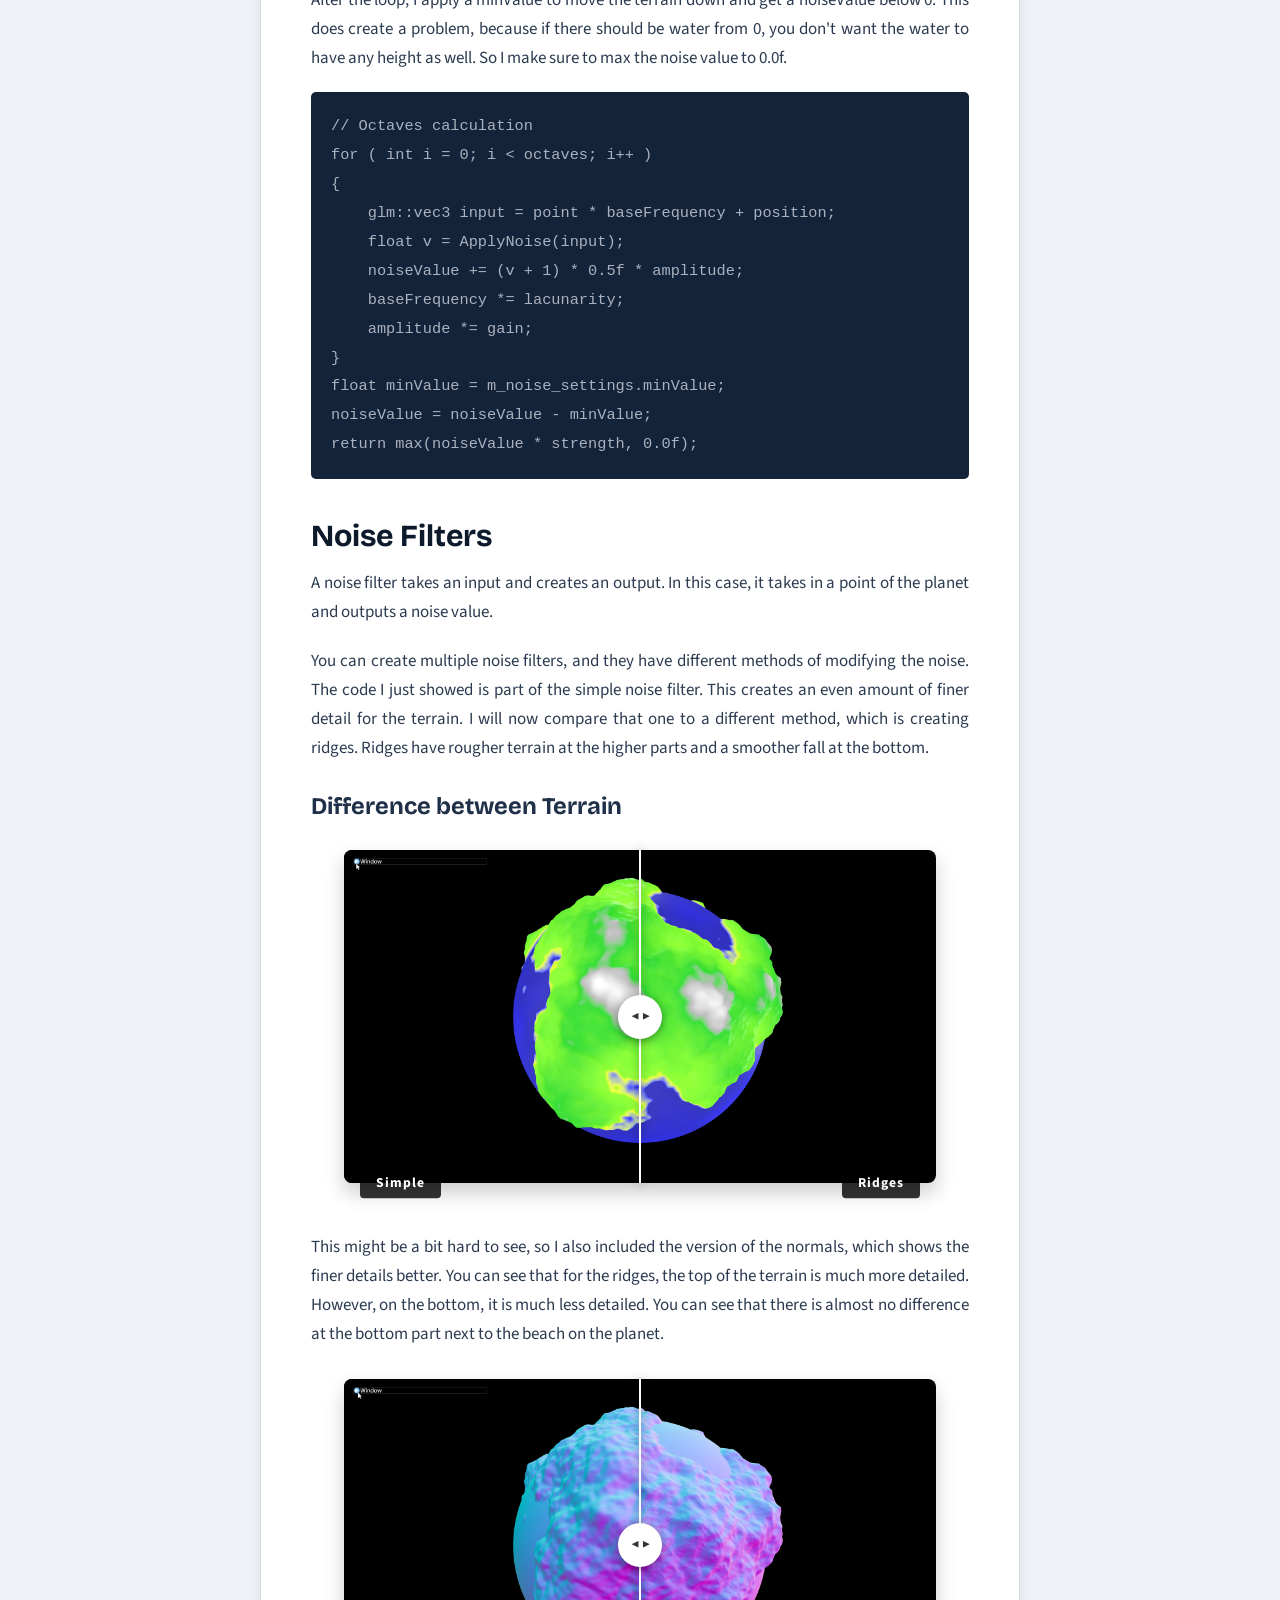
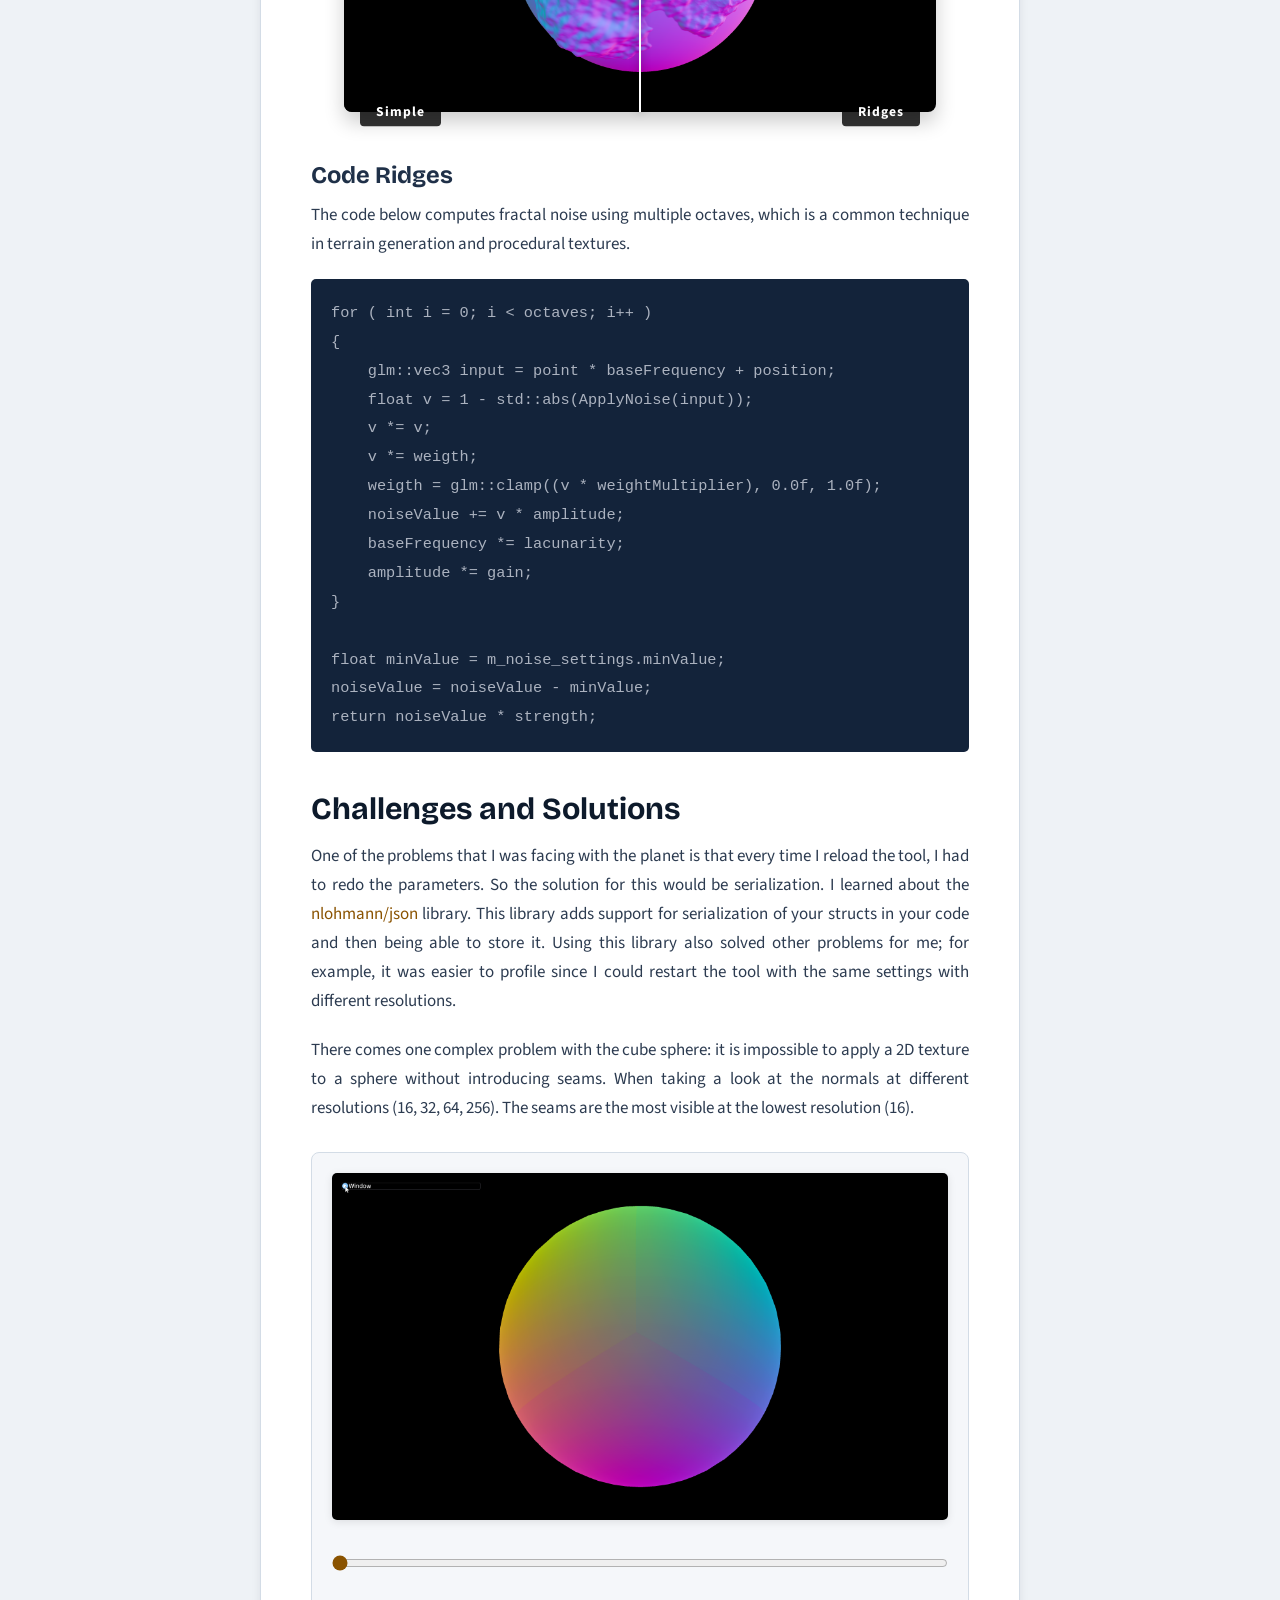
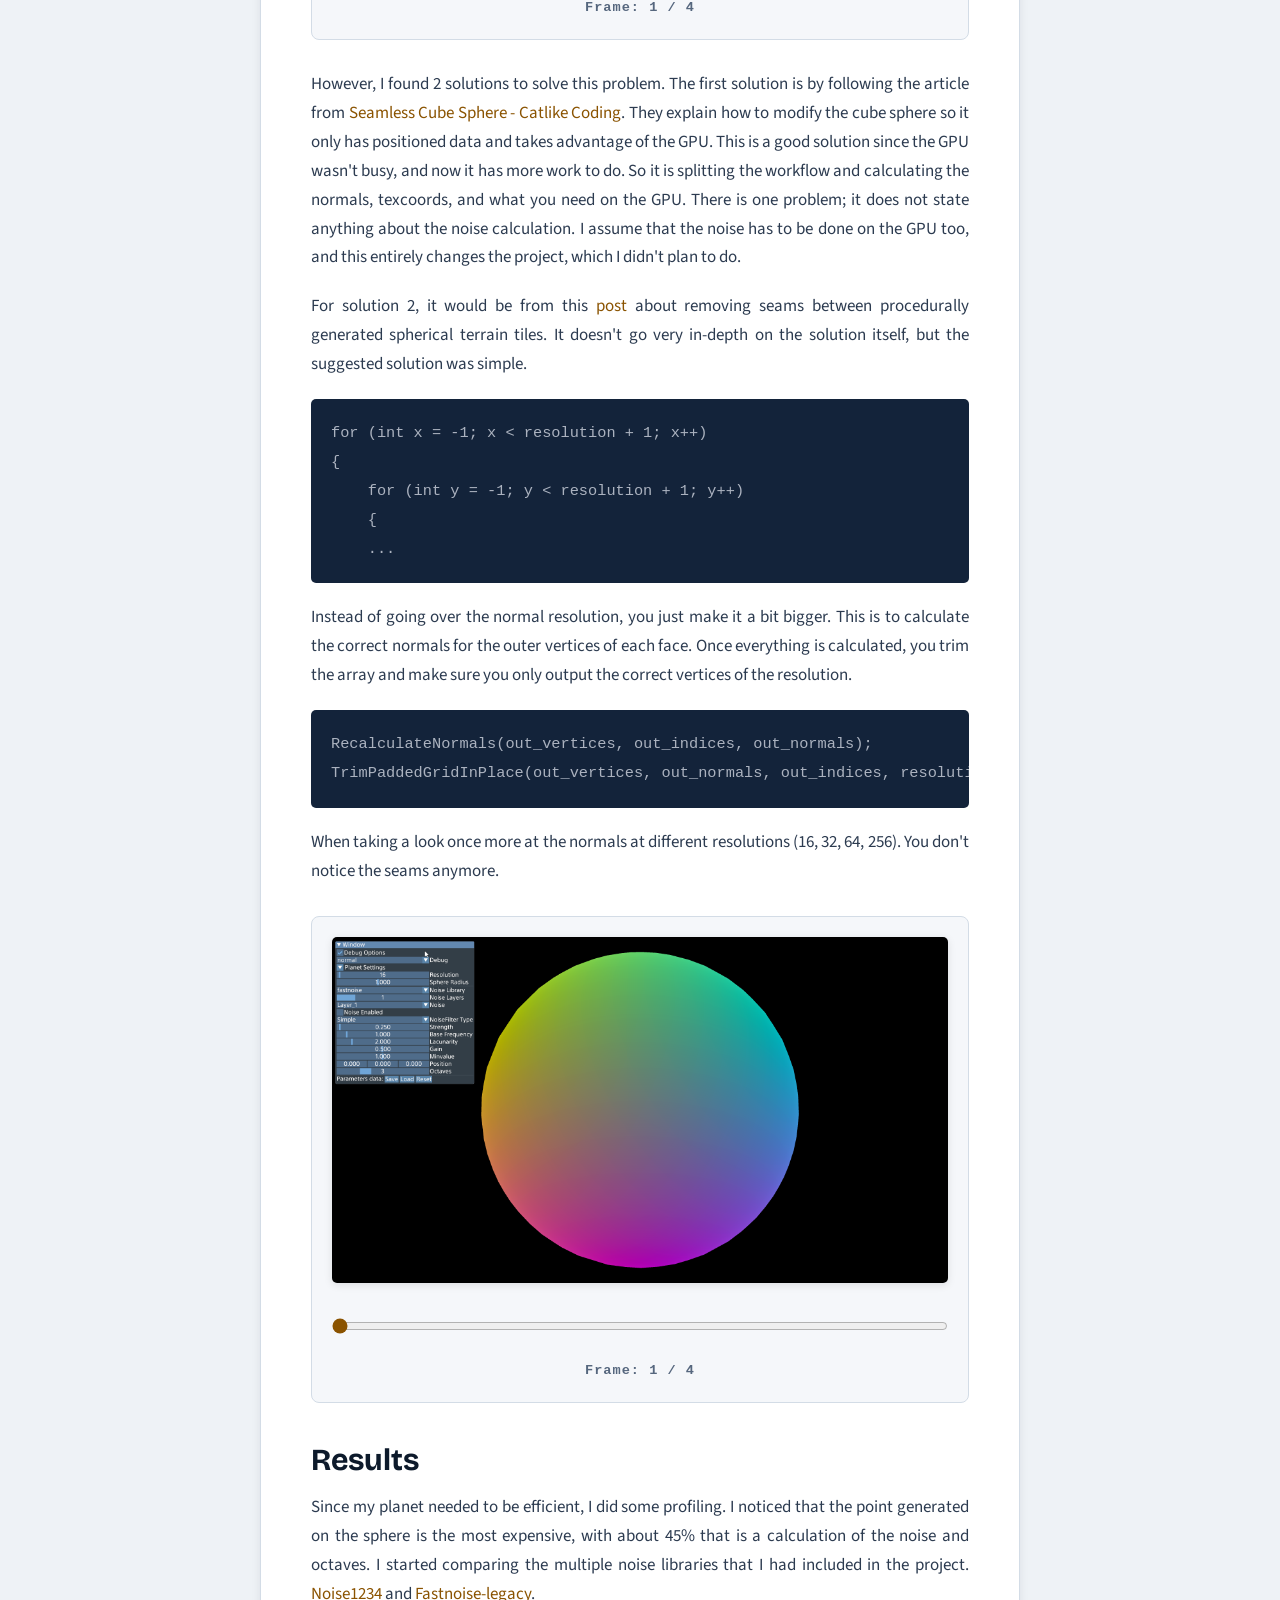
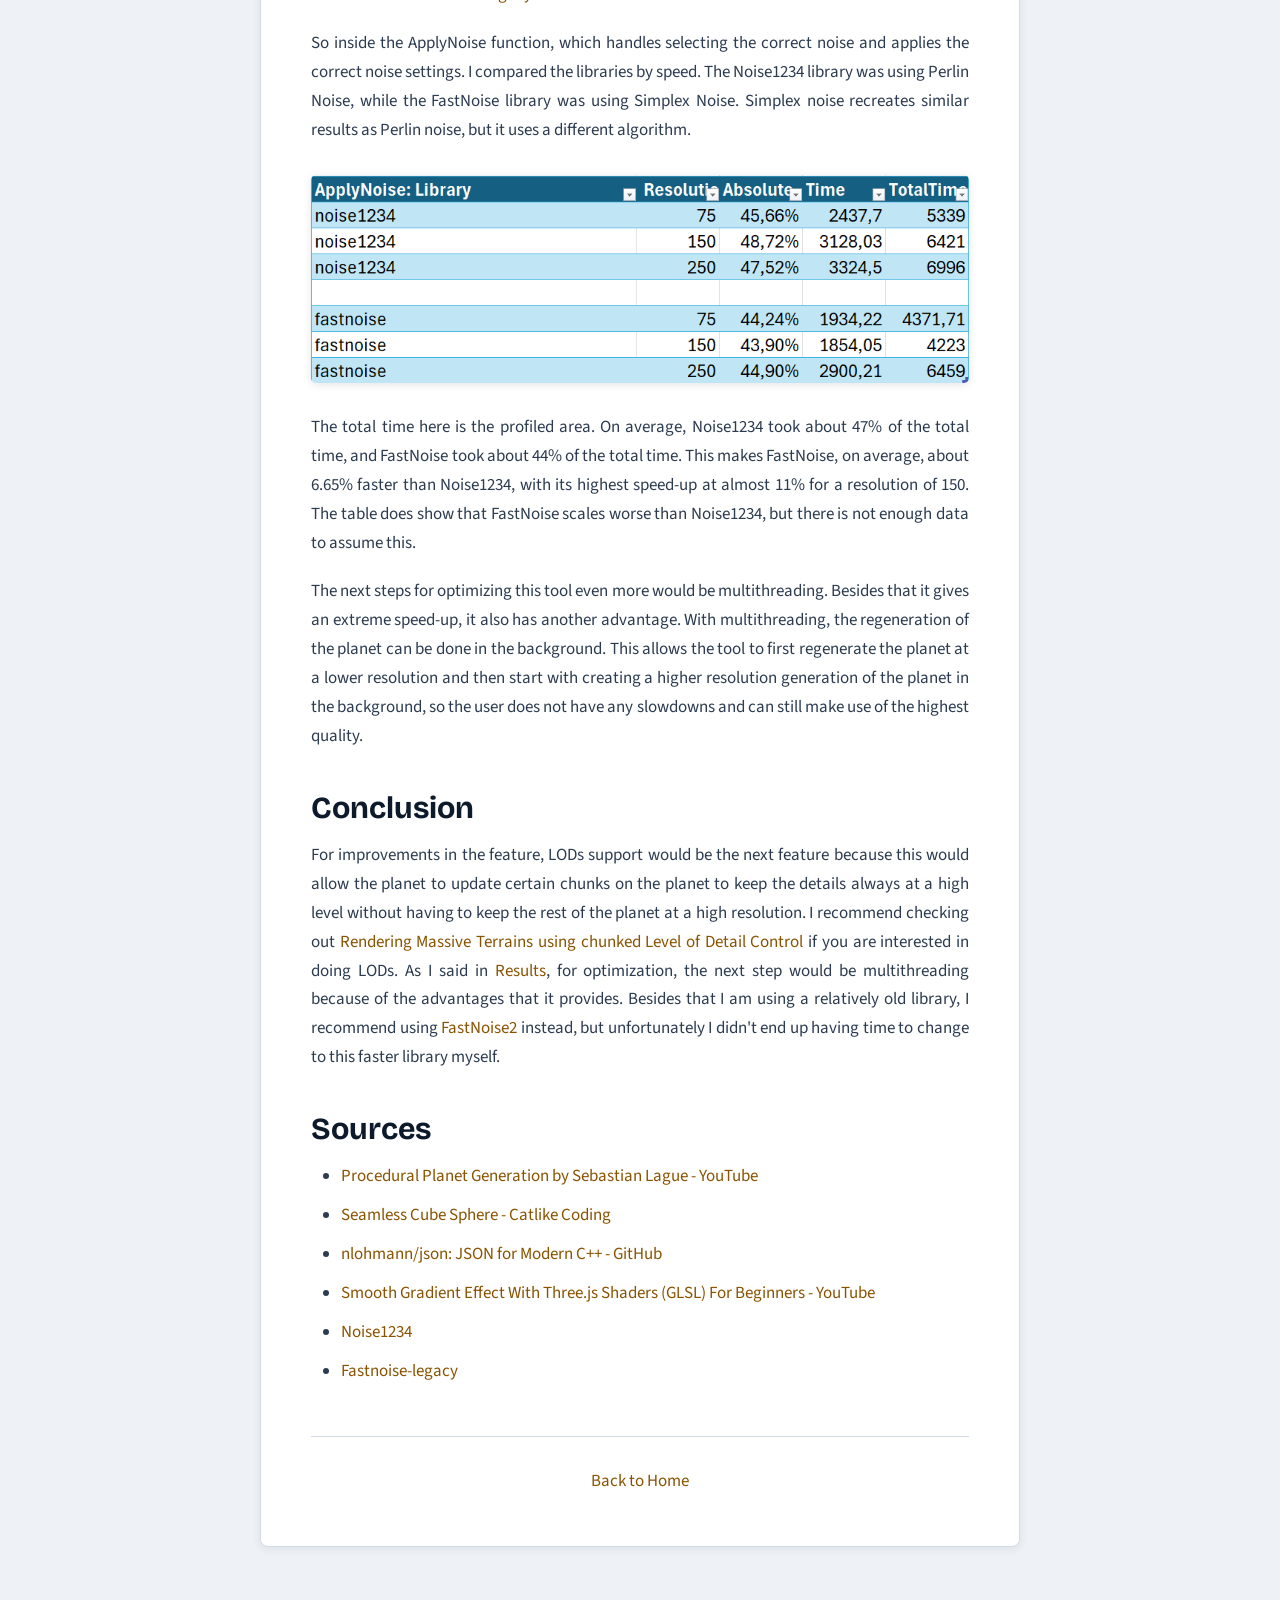
==== commit 4dfb9e1d: "add: added about me section and subtitle to Get In Touch" ====
--- a/blog/procedural-planet-generation.html
+++ b/blog/procedural-planet-generation.html
@@ -42,6 +42,7 @@
         <a class="site-header__brand" href="../index.html">Lucas Pastoor</a>
         <nav class="site-header__nav" aria-label="Main">
             <a href="../index.html#projects">Projects</a>
+            <a href="../index.html#about">About</a>
             <a href="../index.html#contact">Contact</a>
             <button class="theme-toggle" type="button" data-theme-toggle aria-label="Switch theme">
                 <!-- Sun: shown in dark mode (switch to light) -->
